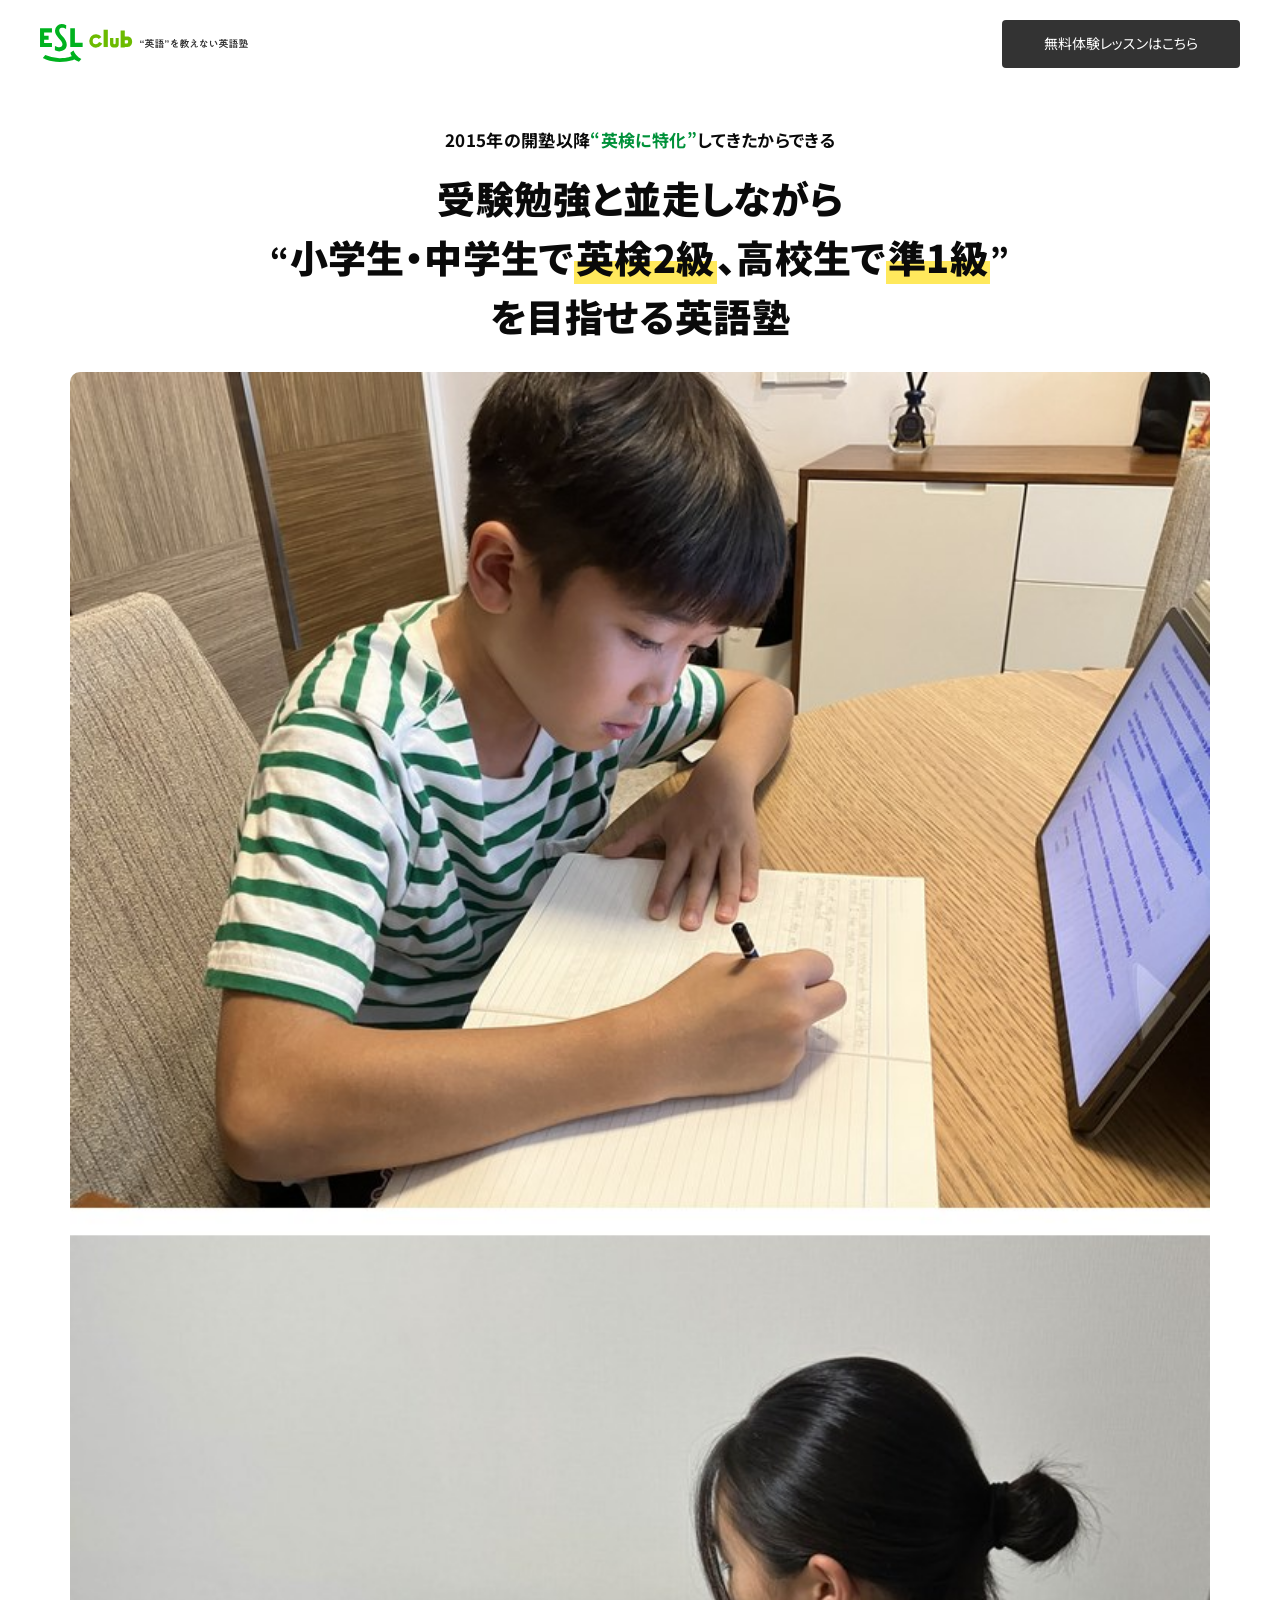
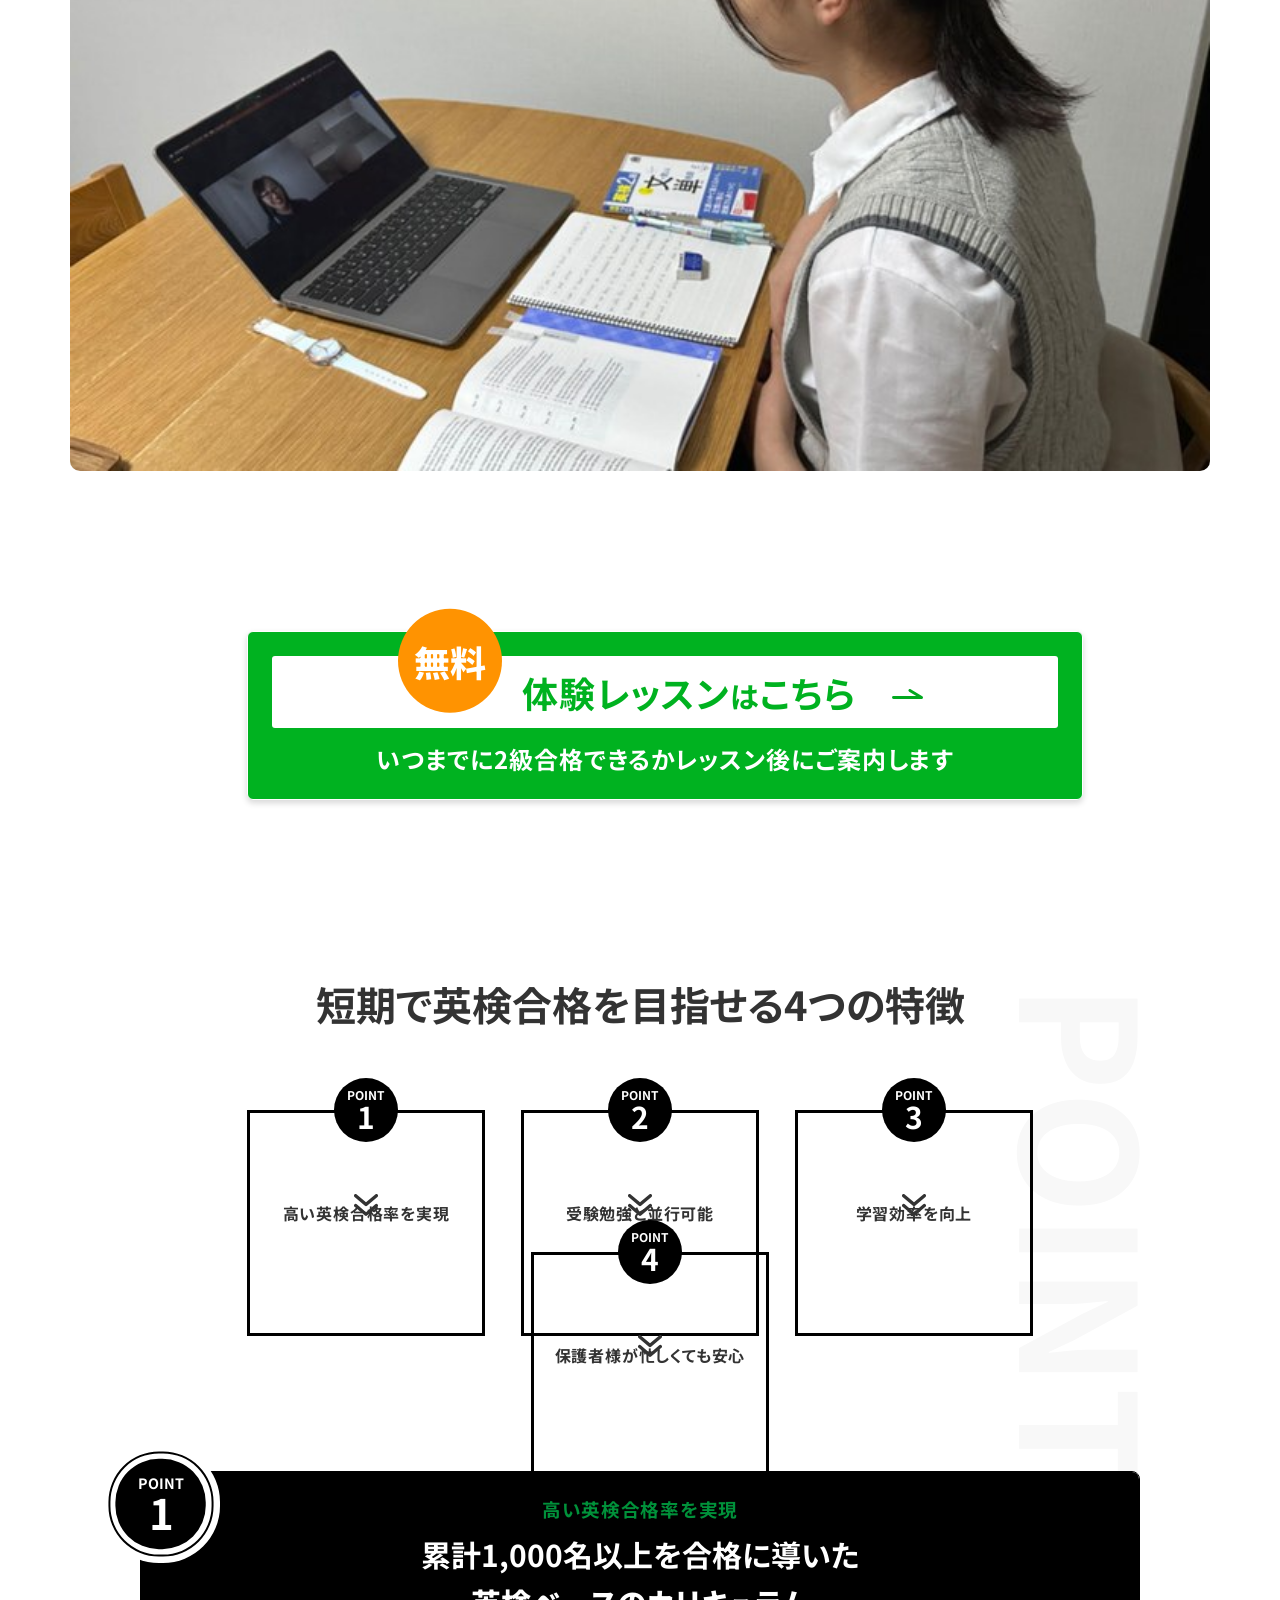
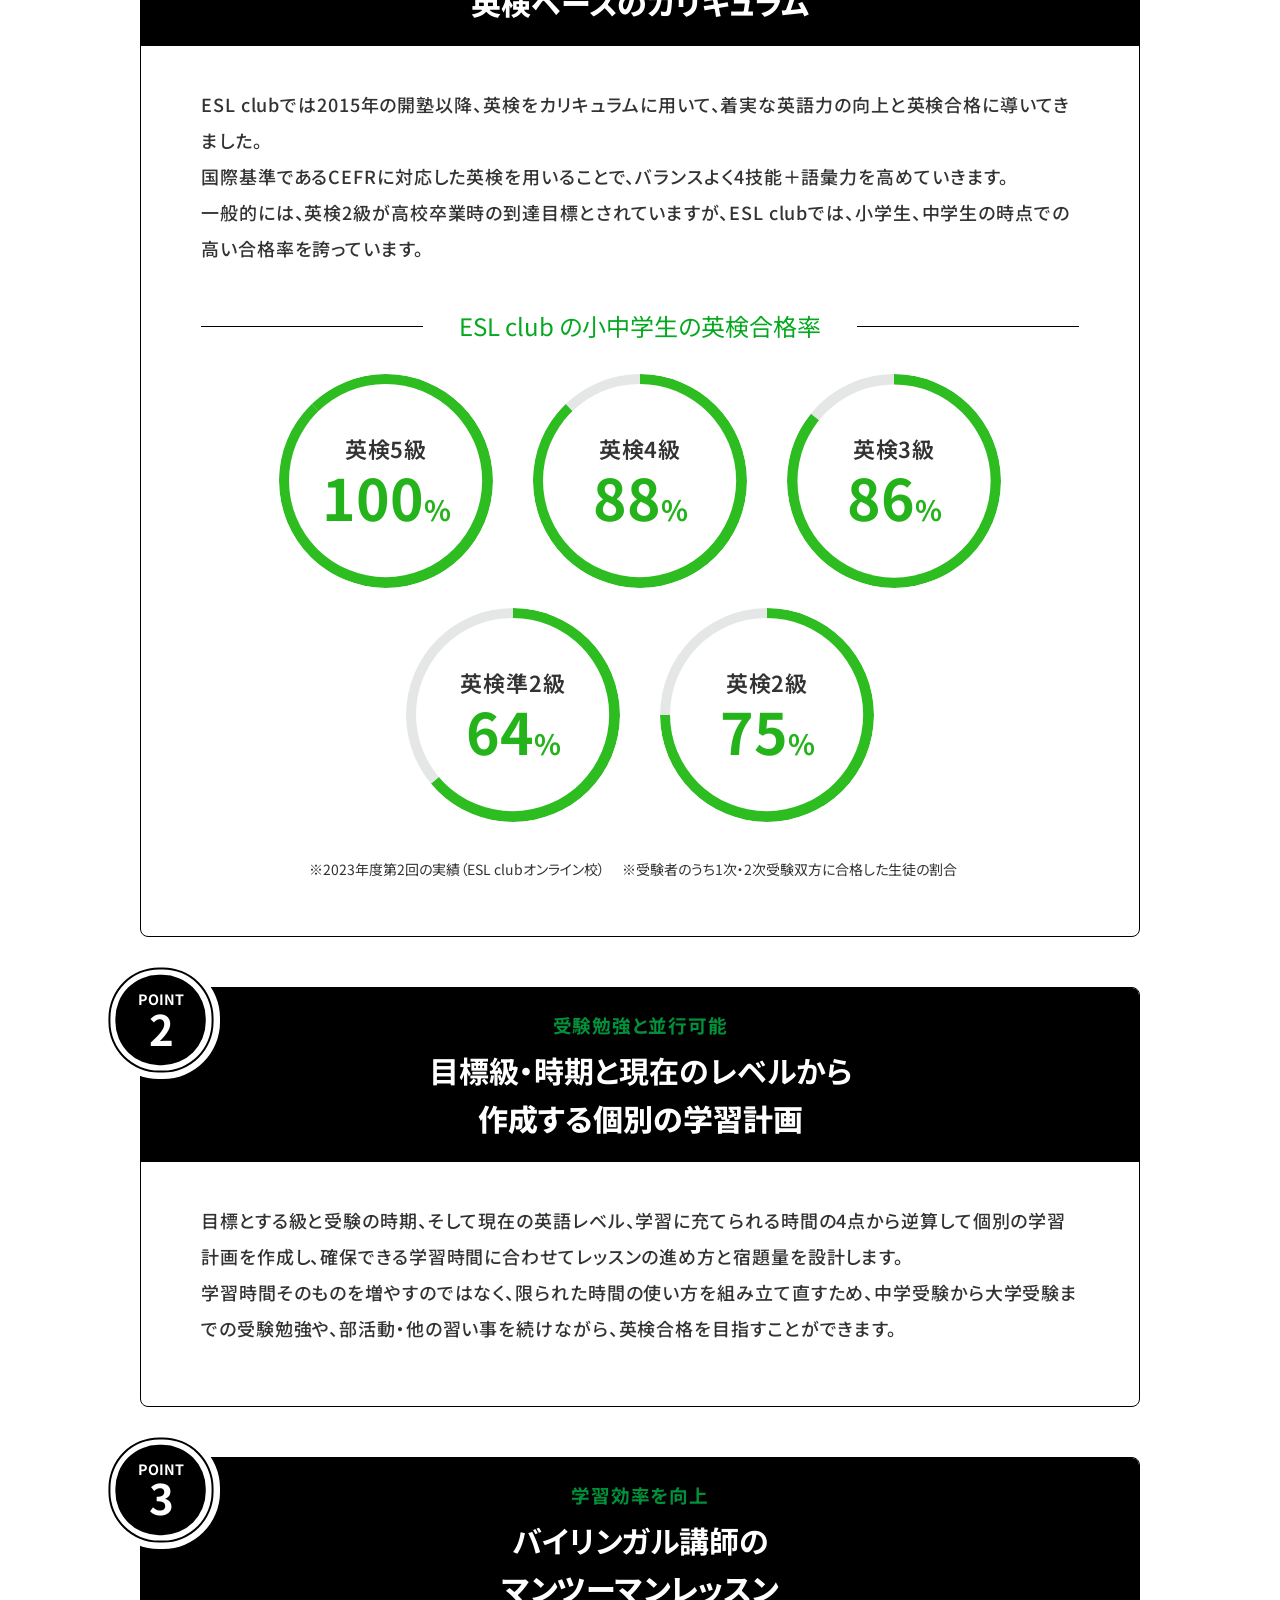
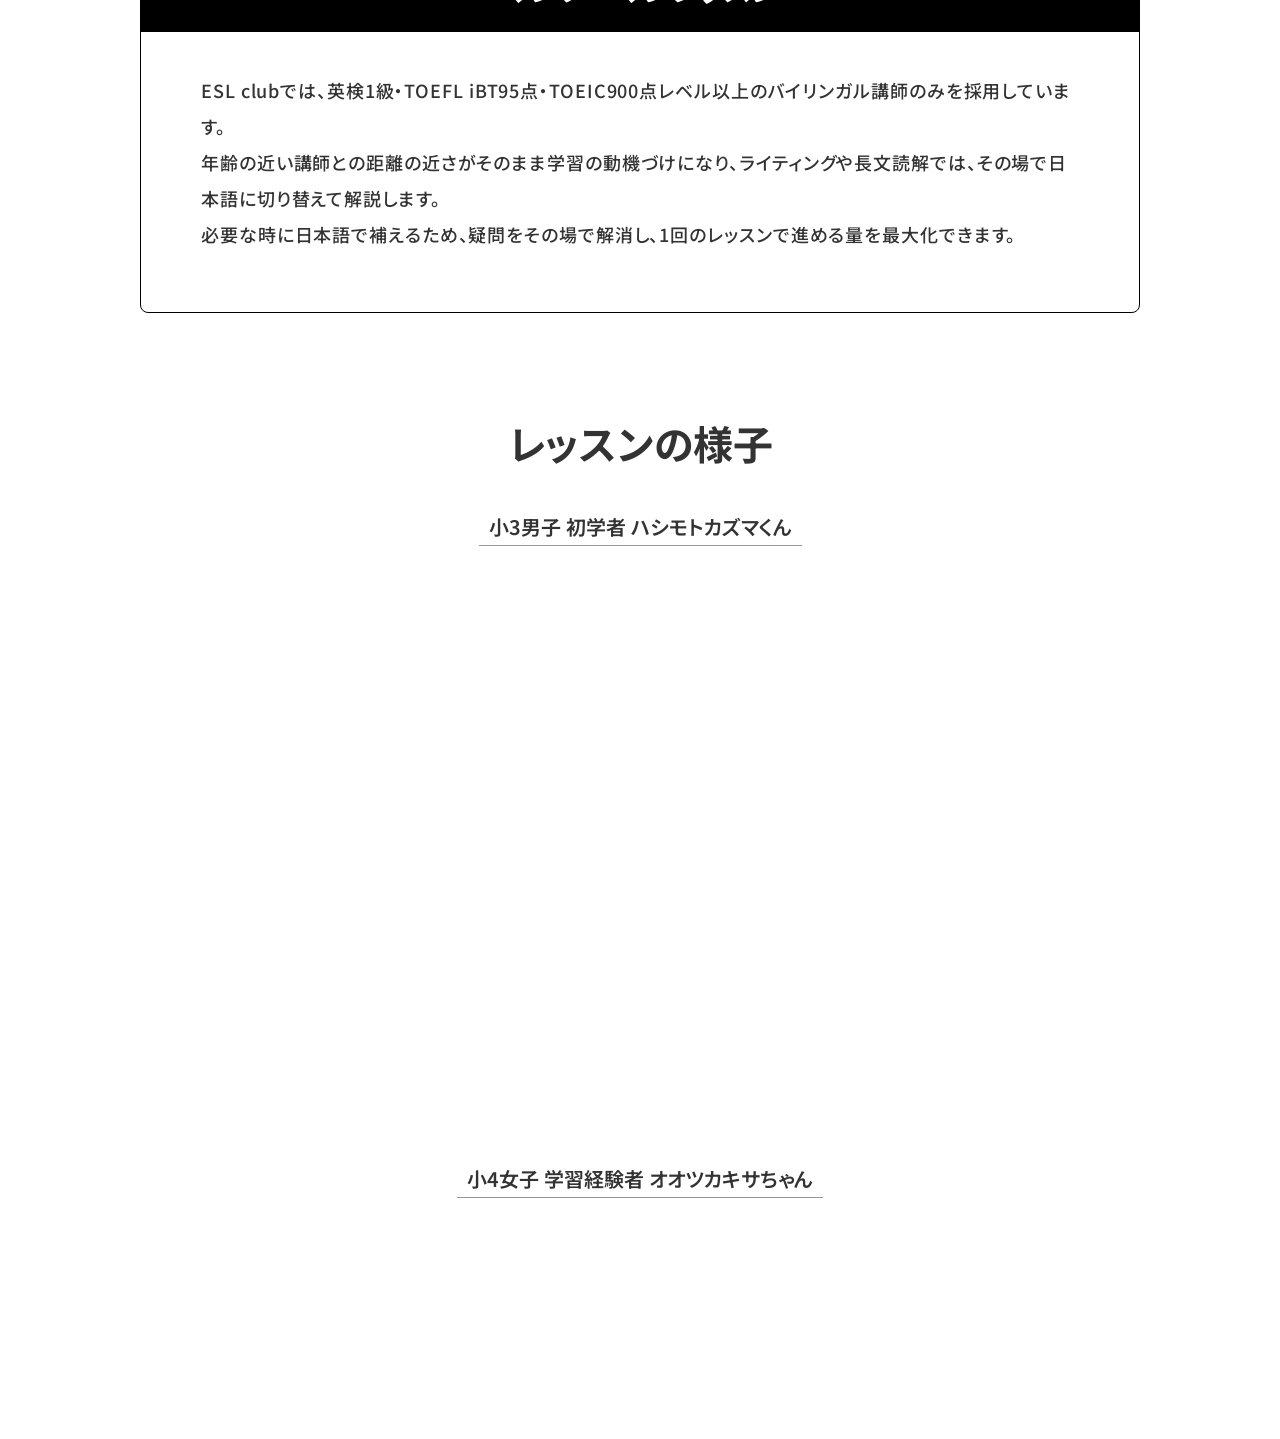
==== index.html @ 800eb8dc "ESL club 英検特化LP 第1弾: FV(小学生×中高生の合成KV)+CTA+4つの特徴(POINT1-4)" ====
<!DOCTYPE html>
<html lang="ja">
<head>
<meta charset="UTF-8">
<meta name="viewport" content="width=device-width, initial-scale=1">
<title>受験勉強と並走しながら小学生・中学生で英検2級、高校生で準1級を目指せる英語塾｜ESL club</title>
<meta name="description" content="2015年の開塾以降“英検に特化”してきたからできる。受験勉強と並走しながら、小学生・中学生で英検2級、高校生で準1級を目指せる英語塾です。">
<meta name="robots" content="noindex,nofollow">
<link rel="preconnect" href="https://fonts.googleapis.com">
<link rel="preconnect" href="https://fonts.gstatic.com" crossorigin>
<link href="https://fonts.googleapis.com/css2?family=Noto+Sans+JP:wght@400;500;700;900&display=swap" rel="stylesheet">
<link rel="stylesheet" href="./css/style1.css">
<link rel="stylesheet" href="./css/style2.css">
<link rel="stylesheet" href="./css/style3.css">
<link rel="stylesheet" href="./css/style4.css">
<link rel="stylesheet" href="./css/style5.css">
<link rel="stylesheet" href="./css/style6.css">
<style>
/* ============ 新FV（小学生〜高校生を1枚で見せる） ============ */
.kv_new{padding:38px 0 0}
.kv_new_in{max-width:1180px;margin:0 auto;padding:0 20px;text-align:center}
.kv_new .lead{display:inline-block;font-size:17px;font-weight:700;line-height:1.7;letter-spacing:.02em;margin:0 0 14px;color:#0a0a0a}
.kv_new .lead .q{color:#00913a}
.kv_new h1{font-size:38px;font-weight:900;line-height:1.55;letter-spacing:.01em;margin:0 0 26px;color:#0a0a0a}
.kv_new h1 .mk{background:linear-gradient(transparent 58%, #ffe95c 58%);padding:0 .06em}
.kv_new h1 .sm{font-size:.78em}
.kv_new .kv_fig{margin:0;border-radius:10px;overflow:hidden}
.kv_new .kv_fig img{width:100%;height:auto;display:block}
@media (max-width:749px){
  .kv_new{padding:22px 0 0}
  .kv_new .lead{font-size:13.5px;margin-bottom:10px}
  .kv_new h1{font-size:22px;line-height:1.6;margin-bottom:18px}
}
/* ============ 4つの特徴（既存は3つ＝point_3のため4つ用を追加） ============ */
.new_point_list.point_4{display:flex;flex-wrap:wrap;justify-content:center;gap:16px}
.new_point_list.point_4 > li{width:calc(25% - 12px)}
@media (max-width:960px){ .new_point_list.point_4 > li{width:calc(50% - 8px)} }
@media (max-width:560px){ .new_point_list.point_4 > li{width:100%} }
/* POINT見出しの「◯◯｜◯◯」表記 */
.eiken_list_title .cat{display:block;font-size:.62em;color:#00913a;letter-spacing:.04em;margin-bottom:6px}
</style>
</head>
<body class="lp_index">
<div class="wrapper">
<article class="page_contents">

  <!-- ============ ヘッダー ============ -->
  <header class="page_header newonline">
    <nav class="header_nav">
      <p class="header_logo"><a href="https://eslclub.jp"><img class="pc" src="./assets/img/index_lp/logo.svg" alt="ESL club"><img class="sp" src="./assets/img/index_lp/logo_s.svg" alt="ESL club"></a></p>
      <ul class="header_nav_list">
        <li class="i-lesson"><a href="https://eslclub.jp/trial/">無料体験レッスンはこちら</a></li>
      </ul>
    </nav>
  </header>

  <!-- ============ FV ============ -->
  <div class="kv_new">
    <div class="kv_new_in">
      <p class="lead">2015年の開塾以降<span class="q">“英検に特化”</span>してきたからできる</p>
      <h1>受験勉強と並走しながら<br>
        <span class="sm">“</span>小学生・中学生で<span class="mk">英検2級</span>、<br class="sp">高校生で<span class="mk">準1級</span><span class="sm">”</span><br>
        を目指せる英語塾</h1>
      <figure class="kv_fig">
        <picture>
          <source srcset="./lp/newonline/img/kv_new_pc.jpg" media="(min-width: 749.1px)">
          <img src="./lp/newonline/img/kv_new_sp.jpg" alt="ESL clubで学ぶ小学生と中高生のようす">
        </picture>
      </figure>
    </div>
  </div>

  <!-- ============ CTA（1回目） ============ -->
  <div class="sec_in none_bg">
    <p class="new_cta_btn">
      <a href="https://eslclub.jp/trial/">
        <span class="cta_btn_wrap">
          <span class="cta_btn_in"> <b class="trial">無料</b> <span class="tx">体験レッスン<span>は</span>こちら</span> </span>
          <span class="cta_btn_text"> いつまでに2級合格できるかレッスン後にご案内します </span>
        </span>
      </a>
    </p>
  </div>

  <!-- ============ 4つの特徴 ============ -->
  <section id="point" class="page_link new_point">
    <div class="sec_in none_bg">
      <div class="tx_fix r_eng">
        <h2 class="new_title"> <span>短期で英検合格を目指せる4つの特徴</span></h2>

        <ul class="new_point_list point_4">
          <li><a href="#point01"><span class="point"><span class="tx">POINT</span><span class="no">1</span></span><p><span>高い英検合格率を実現</span></p></a></li>
          <li><a href="#point02"><span class="point"><span class="tx">POINT</span><span class="no">2</span></span><p><span>受験勉強と並行可能</span></p></a></li>
          <li><a href="#point03"><span class="point"><span class="tx">POINT</span><span class="no">3</span></span><p><span>学習効率を向上</span></p></a></li>
          <li><a href="#point04"><span class="point"><span class="tx">POINT</span><span class="no">4</span></span><p><span>保護者様が忙しくても安心</span></p></a></li>
        </ul>

        <div class="eiken_list">

          <!-- POINT1 -->
          <div id="point01" class="page_link">
            <div class="eiken_list_box">
              <span class="no"><span class="point_tx">POINT</span><span class="point_no">1</span></span>
              <div class="eiken_list_box_in">
                <h3 class="eiken_list_title"><span class="cat">高い英検合格率を実現</span> <span><span>累計1,000名以上を</span><span>合格に導いた</span></span> <b>英検ベースのカリキュラム</b></h3>
                <p>
                  ESL clubでは2015年の開塾以降、英検をカリキュラムに用いて、着実な英語力の向上と英検合格に導いてきました。<br>
                  国際基準であるCEFRに対応した英検を用いることで、バランスよく4技能＋語彙力を高めていきます。<br>
                  一般的には、英検2級が高校卒業時の到達目標とされていますが、ESL clubでは、小学生、中学生の時点での高い合格率を誇っています。
                </p>
                <h4 class="new_bdr_title"><span>ESL club の<br class="sp">小中学生の英検合格率</span></h4>
                <div class="eiken_achievements_wrap">
                  <ul class="eiken_achievements_list">
                    <li class="rank5"><dl><dt>英検5級</dt><dd>100<span>%</span></dd></dl></li>
                    <li class="rank4"><dl><dt>英検4級</dt><dd>88<span>%</span></dd></dl></li>
                    <li class="rank3"><dl><dt>英検3級</dt><dd>86<span>%</span></dd></dl></li>
                    <li class="rank2_pre"><dl><dt>英検準2級</dt><dd>64<span>%</span></dd></dl></li>
                    <li class="rank2"><dl><dt>英検2級</dt><dd>75<span>%</span></dd></dl></li>
                  </ul>
                  <small class="eiken_achievements_att">
                    <span>※2023年度第2回の実績（ESL clubオンライン校）</span>
                    <span>※受験者のうち1次・2次受験双方に合格した生徒の割合</span>
                  </small>
                </div>
              </div>
            </div>
          </div>

          <!-- POINT2 -->
          <div id="point02" class="page_link">
            <div class="eiken_list_box">
              <span class="no"><span class="point_tx">POINT</span><span class="point_no">2</span></span>
              <div class="eiken_list_box_in">
                <h3 class="eiken_list_title"><span class="cat">受験勉強と並行可能</span> <span><span>目標級・時期と現在のレベルから</span></span> <b>作成する個別の学習計画</b></h3>
                <p>
                  目標とする級と受験の時期、そして現在の英語レベル、学習に充てられる時間の4点から逆算して個別の学習計画を作成し、確保できる学習時間に合わせてレッスンの進め方と宿題量を設計します。<br>
                  学習時間そのものを増やすのではなく、限られた時間の使い方を組み立て直すため、中学受験から大学受験までの受験勉強や、部活動・他の習い事を続けながら、英検合格を目指すことができます。
                </p>
              </div>
            </div>
          </div>

          <!-- POINT3 -->
          <div id="point03" class="page_link">
            <div class="eiken_list_box">
              <span class="no"><span class="point_tx">POINT</span><span class="point_no">3</span></span>
              <div class="eiken_list_box_in">
                <h3 class="eiken_list_title"><span class="cat">学習効率を向上</span> <span><span>バイリンガル講師の</span></span> <b>マンツーマンレッスン</b></h3>
                <p>
                  ESL clubでは、英検1級・TOEFL iBT95点・TOEIC900点レベル以上のバイリンガル講師のみを採用しています。<br>
                  年齢の近い講師との距離の近さがそのまま学習の動機づけになり、ライティングや長文読解では、その場で日本語に切り替えて解説します。<br>
                  必要な時に日本語で補えるため、疑問をその場で解消し、1回のレッスンで進める量を最大化できます。
                </p>
              </div>
            </div>
          </div>

          <!-- レッスンの様子 -->
          <div class="lesson_movie">
            <h3 class="new_title"><span>レッスンの様子</span></h3>
            <div class="movie_block"><figure><div class="youtube"><iframe width="100%" height="100%" src="https://www.youtube.com/embed/d1pNo4ETKYc" title="YouTube video player" frameborder="0" allow="accelerometer; autoplay; clipboard-write; encrypted-media; gyroscope; picture-in-picture" allowfullscreen></iframe></div> <span>小3男子 初学者 ハシモトカズマくん</span></figure></div>
            <div class="movie_block"><figure><div class="youtube"><iframe width="100%" height="100%" src="https://www.youtube.com/embed/7TLrJshYhXY" title="YouTube video player" frameborder="0" allow="accelerometer; autoplay; clipboard-write; encrypted-media; gyroscope; picture-in-picture" allowfullscreen></iframe></div> <span>小4女子 学習経験者 オオツカキサちゃん</span></figure></div>
          </div>

          <!-- POINT4 -->
          <div id="point04" class="page_link">
            <div class="eiken_list_box">
              <span class="no"><span class="point_tx">POINT</span><span class="point_no">4</span></span>
              <div class="eiken_list_box_in">
                <h3 class="eiken_list_title"><span class="cat">保護者様が忙しくても安心</span> <span><span>計画の実行をフォローする</span></span> <b>スクールマネージャー</b></h3>
                <p>
                  スクールマネージャーが中心となり、学習計画どおりにレッスンが進むよう講師へ内容を伝達し、生徒様の進捗をレッスンごとに保護者様へ共有します。<br>
                  保護者様が学習内容を把握したり、レッスンに付き添っていただく必要はありません。<br>
                  お忙しいご家庭でも安心してお任せいただけます。
                </p>
              </div>
            </div>
          </div>

          <!-- ============ CTA（2回目） ============ -->
          <p class="new_cta_btn">
            <a href="https://eslclub.jp/trial/">
              <span class="cta_btn_wrap">
                <span class="cta_btn_in"> <b class="trial">無料</b> <span class="tx">体験レッスン<span>は</span>こちら</span> </span>
                <span class="cta_btn_text"> いつまでに2級合格できるかレッスン後にご案内します </span>
              </span>
            </a>
          </p>

        </div>
      </div>
    </div>
  </section>

</article>
</div>
</body>
</html>
---- css/style1.css ----
@charset "UTF-8";@media (max-width:749px){.pc,.u-img--pc{display:none !important}}@media (min-width:750px){.sp,.u-img--sp{display:none !important}}@media (min-width:640px){.sp_s{display:none !important}}@media (max-width:639px){.sp_pc{display:none}}.inbox{max-width:1000px;margin-left:auto;margin-right:auto;position:relative}.ib{display:inline-block}html{height:100%;line-height:1;-webkit-box-sizing:border-box;box-sizing:border-box;overflow:auto}*,*:before,*:after{-webkit-box-sizing:inherit;box-sizing:inherit}body{min-width:100%;height:100%;margin:0;color:#333;background:#fff;font-family:"Noto Sans JP","Helvetica Neue","Helvetica","Hiragino Sans","Hiragino Kaku Gothic ProN","Arial","Yu Gothic","Meiryo",sans-serif;text-rendering:optimizeLegibility;-webkit-font-feature-settings:"palt";font-feature-settings:"palt";-webkit-text-size-adjust:100%;-webkit-font-smoothing:antialiased}body.fixed{position:fixed;width:100%}main{width:100%;display:block}a{color:#333;text-decoration:none;background-color:transparent;-webkit-transition:.25s;transition:.25s}a:hover{opacity:.6}img{max-width:100%;height:auto;border-style:none;vertical-align:top}p{margin:0;font-size:.875rem;letter-spacing:.075em;line-height:1.8571428571;font-weight:500}li{font-size:.875rem}i{font-style:normal}button,input,optgroup,select,textarea{font-family:inherit;font-size:100%;line-height:1.15;margin:0}button,input{overflow:visible}input[type=submit],input[type=button]{border-radius:0;-webkit-box-sizing:content-box;-webkit-appearance:button;-moz-appearance:button;appearance:button;border:none;-webkit-box-sizing:border-box;box-sizing:border-box;cursor:pointer}input[type=submit]::-webkit-search-decoration,input[type=button]::-webkit-search-decoration{display:none}input[type=submit]::focus,input[type=button]::focus{outline-offset:-2px}button,select{text-transform:none}table{border-collapse:collapse;border-spacing:0}h1,h2,h3,h4,h5,h6{margin:0;font-weight:400}ul,ol,li,dl,dt,dd{margin:0;padding:0;list-style:none;font-size:100%}figure{margin:0}address{font-style:normal}.clearfix:after{content:"";clear:both;display:block}@media (min-width:750px){.wrapper{min-width:1024px}}.js-ani.title,.js-ani.index_about_text,.js-ani.step_title,.js-ani.left_title{opacity:0;-webkit-backface-visibility:hidden;backface-visibility:hidden}.js-ani.ani.title{-webkit-animation:fade_up .5s ease-in-out .25s 1 forwards;animation:fade_up .5s ease-in-out .25s 1 forwards}.js-ani.ani.step_title{-webkit-animation:zoom .8s ease-in-out .25s 1 forwards;animation:zoom .8s ease-in-out .25s 1 forwards;-webkit-transform:translate3d(0,0,.0001px);transform:translate3d(0,0,.0001px)}.js-ani.ani.index_about_text{-webkit-animation:fade_left .8s ease-in-out .4s 1 forwards;animation:fade_left .8s ease-in-out .4s 1 forwards}.js-ani.ani.left_title{-webkit-animation:fade_left .5s ease-in-out 0s 1 forwards;animation:fade_left .5s ease-in-out 0s 1 forwards}.title strong.js-ani{opacity:0;-webkit-backface-visibility:hidden;backface-visibility:hidden;-webkit-transform:translate3d(0,0,.0001px);transform:translate3d(0,0,.0001px)}.title strong.js-ani.ani{-webkit-animation:zoom .8s ease-in-out .25s 1 forwards;animation:zoom .8s ease-in-out .25s 1 forwards}.index_about .title.js-ani{-webkit-backface-visibility:hidden;backface-visibility:hidden;-webkit-transform:translate3d(0,0,.0001px);transform:translate3d(0,0,.0001px)}.index_about .title.js-ani.ani{-webkit-animation-name:zoom;animation-name:zoom;-webkit-animation-duration:.8s;animation-duration:.8s}@-webkit-keyframes fade_in{0%{opacity:0}50%{opacity:.34}100%{opacity:1}}@keyframes fade_in{0%{opacity:0}50%{opacity:.34}100%{opacity:1}}@-webkit-keyframes fade_up{0%{opacity:0;-webkit-transform:translate3d(0,40px,0);transform:translate3d(0,40px,0)}50%{opacity:.34;-webkit-transform:translate3d(0,20px,0);transform:translate3d(0,20px,0)}100%{opacity:1;-webkit-transform:translate3d(0,0,0);transform:translate3d(0,0,0)}}@keyframes fade_up{0%{opacity:0;-webkit-transform:translate3d(0,40px,0);transform:translate3d(0,40px,0)}50%{opacity:.34;-webkit-transform:translate3d(0,20px,0);transform:translate3d(0,20px,0)}100%{opacity:1;-webkit-transform:translate3d(0,0,0);transform:translate3d(0,0,0)}}@-webkit-keyframes fade_left{0%{opacity:0;-webkit-transform:translate(-80px,0);transform:translate(-80px,0)}50%{opacity:.34;-webkit-transform:translate(-40px,0);transform:translate(-40px,0)}100%{opacity:1;-webkit-transform:translate(0,0);transform:translate(0,0)}}@keyframes fade_left{0%{opacity:0;-webkit-transform:translate(-80px,0);transform:translate(-80px,0)}50%{opacity:.34;-webkit-transform:translate(-40px,0);transform:translate(-40px,0)}100%{opacity:1;-webkit-transform:translate(0,0);transform:translate(0,0)}}@-webkit-keyframes zoom{0%{opacity:0;-webkit-transform:scale(.5);transform:scale(.5)}80%{opacity:1;-webkit-transform:scale(1.05);transform:scale(1.05)}100%{opacity:1;-webkit-transform:scale(1);transform:scale(1)}}@keyframes zoom{0%{opacity:0;-webkit-transform:scale(.5);transform:scale(.5)}80%{opacity:1;-webkit-transform:scale(1.05);transform:scale(1.05)}100%{opacity:1;-webkit-transform:scale(1);transform:scale(1)}}.loader{margin:0 auto;font-size:10px;width:1em;height:1em;border-radius:50%;position:absolute;top:50%;left:50%;text-indent:-9999em;-webkit-animation:loading 1.1s infinite ease;animation:loading 1.1s infinite ease;-webkit-transform:translate3d(-50%,-50%,0);transform:translate3d(-50%,-50%,0);z-index:50}@-webkit-keyframes loading{0%,100%{-webkit-box-shadow:0em -2.6em 0em 0em #fff,1.8em -1.8em 0 0em rgba(255,255,255,.2),2.5em 0em 0 0em rgba(255,255,255,.2),1.75em 1.75em 0 0em rgba(255,255,255,.2),0em 2.5em 0 0em rgba(255,255,255,.2),-1.8em 1.8em 0 0em rgba(255,255,255,.2),-2.6em 0em 0 0em rgba(255,255,255,.5),-1.8em -1.8em 0 0em rgba(255,255,255,.7);box-shadow:0em -2.6em 0em 0em #fff,1.8em -1.8em 0 0em rgba(255,255,255,.2),2.5em 0em 0 0em rgba(255,255,255,.2),1.75em 1.75em 0 0em rgba(255,255,255,.2),0em 2.5em 0 0em rgba(255,255,255,.2),-1.8em 1.8em 0 0em rgba(255,255,255,.2),-2.6em 0em 0 0em rgba(255,255,255,.5),-1.8em -1.8em 0 0em rgba(255,255,255,.7)}12.5%{-webkit-box-shadow:0em -2.6em 0em 0em rgba(255,255,255,.7),1.8em -1.8em 0 0em #fff,2.5em 0em 0 0em rgba(255,255,255,.2),1.75em 1.75em 0 0em rgba(255,255,255,.2),0em 2.5em 0 0em rgba(255,255,255,.2),-1.8em 1.8em 0 0em rgba(255,255,255,.2),-2.6em 0em 0 0em rgba(255,255,255,.2),-1.8em -1.8em 0 0em rgba(255,255,255,.5);box-shadow:0em -2.6em 0em 0em rgba(255,255,255,.7),1.8em -1.8em 0 0em #fff,2.5em 0em 0 0em rgba(255,255,255,.2),1.75em 1.75em 0 0em rgba(255,255,255,.2),0em 2.5em 0 0em rgba(255,255,255,.2),-1.8em 1.8em 0 0em rgba(255,255,255,.2),-2.6em 0em 0 0em rgba(255,255,255,.2),-1.8em -1.8em 0 0em rgba(255,255,255,.5)}25%{-webkit-box-shadow:0em -2.6em 0em 0em rgba(255,255,255,.5),1.8em -1.8em 0 0em rgba(255,255,255,.7),2.5em 0em 0 0em #fff,1.75em 1.75em 0 0em rgba(255,255,255,.2),0em 2.5em 0 0em rgba(255,255,255,.2),-1.8em 1.8em 0 0em rgba(255,255,255,.2),-2.6em 0em 0 0em rgba(255,255,255,.2),-1.8em -1.8em 0 0em rgba(255,255,255,.2);box-shadow:0em -2.6em 0em 0em rgba(255,255,255,.5),1.8em -1.8em 0 0em rgba(255,255,255,.7),2.5em 0em 0 0em #fff,1.75em 1.75em 0 0em rgba(255,255,255,.2),0em 2.5em 0 0em rgba(255,255,255,.2),-1.8em 1.8em 0 0em rgba(255,255,255,.2),-2.6em 0em 0 0em rgba(255,255,255,.2),-1.8em -1.8em 0 0em rgba(255,255,255,.2)}37.5%{-webkit-box-shadow:0em -2.6em 0em 0em rgba(255,255,255,.2),1.8em -1.8em 0 0em rgba(255,255,255,.5),2.5em 0em 0 0em rgba(255,255,255,.7),1.75em 1.75em 0 0em #fff,0em 2.5em 0 0em rgba(255,255,255,.2),-1.8em 1.8em 0 0em rgba(255,255,255,.2),-2.6em 0em 0 0em rgba(255,255,255,.2),-1.8em -1.8em 0 0em rgba(255,255,255,.2);box-shadow:0em -2.6em 0em 0em rgba(255,255,255,.2),1.8em -1.8em 0 0em rgba(255,255,255,.5),2.5em 0em 0 0em rgba(255,255,255,.7),1.75em 1.75em 0 0em #fff,0em 2.5em 0 0em rgba(255,255,255,.2),-1.8em 1.8em 0 0em rgba(255,255,255,.2),-2.6em 0em 0 0em rgba(255,255,255,.2),-1.8em -1.8em 0 0em rgba(255,255,255,.2)}50%{-webkit-box-shadow:0em -2.6em 0em 0em rgba(255,255,255,.2),1.8em -1.8em 0 0em rgba(255,255,255,.2),2.5em 0em 0 0em rgba(255,255,255,.5),1.75em 1.75em 0 0em rgba(255,255,255,.7),0em 2.5em 0 0em #fff,-1.8em 1.8em 0 0em rgba(255,255,255,.2),-2.6em 0em 0 0em rgba(255,255,255,.2),-1.8em -1.8em 0 0em rgba(255,255,255,.2);box-shadow:0em -2.6em 0em 0em rgba(255,255,255,.2),1.8em -1.8em 0 0em rgba(255,255,255,.2),2.5em 0em 0 0em rgba(255,255,255,.5),1.75em 1.75em 0 0em rgba(255,255,255,.7),0em 2.5em 0 0em #fff,-1.8em 1.8em 0 0em rgba(255,255,255,.2),-2.6em 0em 0 0em rgba(255,255,255,.2),-1.8em -1.8em 0 0em rgba(255,255,255,.2)}62.5%{-webkit-box-shadow:0em -2.6em 0em 0em rgba(255,255,255,.2),1.8em -1.8em 0 0em rgba(255,255,255,.2),2.5em 0em 0 0em rgba(255,255,255,.2),1.75em 1.75em 0 0em rgba(255,255,255,.5),0em 2.5em 0 0em rgba(255,255,255,.7),-1.8em 1.8em 0 0em #fff,-2.6em 0em 0 0em rgba(255,255,255,.2),-1.8em -1.8em 0 0em rgba(255,255,255,.2);box-shadow:0em -2.6em 0em 0em rgba(255,255,255,.2),1.8em -1.8em 0 0em rgba(255,255,255,.2),2.5em 0em 0 0em rgba(255,255,255,.2),1.75em 1.75em 0 0em rgba(255,255,255,.5),0em 2.5em 0 0em rgba(255,255,255,.7),-1.8em 1.8em 0 0em #fff,-2.6em 0em 0 0em rgba(255,255,255,.2),-1.8em -1.8em 0 0em rgba(255,255,255,.2)}75%{-webkit-box-shadow:0em -2.6em 0em 0em rgba(255,255,255,.2),1.8em -1.8em 0 0em rgba(255,255,255,.2),2.5em 0em 0 0em rgba(255,255,255,.2),1.75em 1.75em 0 0em rgba(255,255,255,.2),0em 2.5em 0 0em rgba(255,255,255,.5),-1.8em 1.8em 0 0em rgba(255,255,255,.7),-2.6em 0em 0 0em #fff,-1.8em -1.8em 0 0em rgba(255,255,255,.2);box-shadow:0em -2.6em 0em 0em rgba(255,255,255,.2),1.8em -1.8em 0 0em rgba(255,255,255,.2),2.5em 0em 0 0em rgba(255,255,255,.2),1.75em 1.75em 0 0em rgba(255,255,255,.2),0em 2.5em 0 0em rgba(255,255,255,.5),-1.8em 1.8em 0 0em rgba(255,255,255,.7),-2.6em 0em 0 0em #fff,-1.8em -1.8em 0 0em rgba(255,255,255,.2)}87.5%{-webkit-box-shadow:0em -2.6em 0em 0em rgba(255,255,255,.2),1.8em -1.8em 0 0em rgba(255,255,255,.2),2.5em 0em 0 0em rgba(255,255,255,.2),1.75em 1.75em 0 0em rgba(255,255,255,.2),0em 2.5em 0 0em rgba(255,255,255,.2),-1.8em 1.8em 0 0em rgba(255,255,255,.5),-2.6em 0em 0 0em rgba(255,255,255,.7),-1.8em -1.8em 0 0em #fff;box-shadow:0em -2.6em 0em 0em rgba(255,255,255,.2),1.8em -1.8em 0 0em rgba(255,255,255,.2),2.5em 0em 0 0em rgba(255,255,255,.2),1.75em 1.75em 0 0em rgba(255,255,255,.2),0em 2.5em 0 0em rgba(255,255,255,.2),-1.8em 1.8em 0 0em rgba(255,255,255,.5),-2.6em 0em 0 0em rgba(255,255,255,.7),-1.8em -1.8em 0 0em #fff}}@keyframes loading{0%,100%{-webkit-box-shadow:0em -2.6em 0em 0em #fff,1.8em -1.8em 0 0em rgba(255,255,255,.2),2.5em 0em 0 0em rgba(255,255,255,.2),1.75em 1.75em 0 0em rgba(255,255,255,.2),0em 2.5em 0 0em rgba(255,255,255,.2),-1.8em 1.8em 0 0em rgba(255,255,255,.2),-2.6em 0em 0 0em rgba(255,255,255,.5),-1.8em -1.8em 0 0em rgba(255,255,255,.7);box-shadow:0em -2.6em 0em 0em #fff,1.8em -1.8em 0 0em rgba(255,255,255,.2),2.5em 0em 0 0em rgba(255,255,255,.2),1.75em 1.75em 0 0em rgba(255,255,255,.2),0em 2.5em 0 0em rgba(255,255,255,.2),-1.8em 1.8em 0 0em rgba(255,255,255,.2),-2.6em 0em 0 0em rgba(255,255,255,.5),-1.8em -1.8em 0 0em rgba(255,255,255,.7)}12.5%{-webkit-box-shadow:0em -2.6em 0em 0em rgba(255,255,255,.7),1.8em -1.8em 0 0em #fff,2.5em 0em 0 0em rgba(255,255,255,.2),1.75em 1.75em 0 0em rgba(255,255,255,.2),0em 2.5em 0 0em rgba(255,255,255,.2),-1.8em 1.8em 0 0em rgba(255,255,255,.2),-2.6em 0em 0 0em rgba(255,255,255,.2),-1.8em -1.8em 0 0em rgba(255,255,255,.5);box-shadow:0em -2.6em 0em 0em rgba(255,255,255,.7),1.8em -1.8em 0 0em #fff,2.5em 0em 0 0em rgba(255,255,255,.2),1.75em 1.75em 0 0em rgba(255,255,255,.2),0em 2.5em 0 0em rgba(255,255,255,.2),-1.8em 1.8em 0 0em rgba(255,255,255,.2),-2.6em 0em 0 0em rgba(255,255,255,.2),-1.8em -1.8em 0 0em rgba(255,255,255,.5)}25%{-webkit-box-shadow:0em -2.6em 0em 0em rgba(255,255,255,.5),1.8em -1.8em 0 0em rgba(255,255,255,.7),2.5em 0em 0 0em #fff,1.75em 1.75em 0 0em rgba(255,255,255,.2),0em 2.5em 0 0em rgba(255,255,255,.2),-1.8em 1.8em 0 0em rgba(255,255,255,.2),-2.6em 0em 0 0em rgba(255,255,255,.2),-1.8em -1.8em 0 0em rgba(255,255,255,.2);box-shadow:0em -2.6em 0em 0em rgba(255,255,255,.5),1.8em -1.8em 0 0em rgba(255,255,255,.7),2.5em 0em 0 0em #fff,1.75em 1.75em 0 0em rgba(255,255,255,.2),0em 2.5em 0 0em rgba(255,255,255,.2),-1.8em 1.8em 0 0em rgba(255,255,255,.2),-2.6em 0em 0 0em rgba(255,255,255,.2),-1.8em -1.8em 0 0em rgba(255,255,255,.2)}37.5%{-webkit-box-shadow:0em -2.6em 0em 0em rgba(255,255,255,.2),1.8em -1.8em 0 0em rgba(255,255,255,.5),2.5em 0em 0 0em rgba(255,255,255,.7),1.75em 1.75em 0 0em #fff,0em 2.5em 0 0em rgba(255,255,255,.2),-1.8em 1.8em 0 0em rgba(255,255,255,.2),-2.6em 0em 0 0em rgba(255,255,255,.2),-1.8em -1.8em 0 0em rgba(255,255,255,.2);box-shadow:0em -2.6em 0em 0em rgba(255,255,255,.2),1.8em -1.8em 0 0em rgba(255,255,255,.5),2.5em 0em 0 0em rgba(255,255,255,.7),1.75em 1.75em 0 0em #fff,0em 2.5em 0 0em rgba(255,255,255,.2),-1.8em 1.8em 0 0em rgba(255,255,255,.2),-2.6em 0em 0 0em rgba(255,255,255,.2),-1.8em -1.8em 0 0em rgba(255,255,255,.2)}50%{-webkit-box-shadow:0em -2.6em 0em 0em rgba(255,255,255,.2),1.8em -1.8em 0 0em rgba(255,255,255,.2),2.5em 0em 0 0em rgba(255,255,255,.5),1.75em 1.75em 0 0em rgba(255,255,255,.7),0em 2.5em 0 0em #fff,-1.8em 1.8em 0 0em rgba(255,255,255,.2),-2.6em 0em 0 0em rgba(255,255,255,.2),-1.8em -1.8em 0 0em rgba(255,255,255,.2);box-shadow:0em -2.6em 0em 0em rgba(255,255,255,.2),1.8em -1.8em 0 0em rgba(255,255,255,.2),2.5em 0em 0 0em rgba(255,255,255,.5),1.75em 1.75em 0 0em rgba(255,255,255,.7),0em 2.5em 0 0em #fff,-1.8em 1.8em 0 0em rgba(255,255,255,.2),-2.6em 0em 0 0em rgba(255,255,255,.2),-1.8em -1.8em 0 0em rgba(255,255,255,.2)}62.5%{-webkit-box-shadow:0em -2.6em 0em 0em rgba(255,255,255,.2),1.8em -1.8em 0 0em rgba(255,255,255,.2),2.5em 0em 0 0em rgba(255,255,255,.2),1.75em 1.75em 0 0em rgba(255,255,255,.5),0em 2.5em 0 0em rgba(255,255,255,.7),-1.8em 1.8em 0 0em #fff,-2.6em 0em 0 0em rgba(255,255,255,.2),-1.8em -1.8em 0 0em rgba(255,255,255,.2);box-shadow:0em -2.6em 0em 0em rgba(255,255,255,.2),1.8em -1.8em 0 0em rgba(255,255,255,.2),2.5em 0em 0 0em rgba(255,255,255,.2),1.75em 1.75em 0 0em rgba(255,255,255,.5),0em 2.5em 0 0em rgba(255,255,255,.7),-1.8em 1.8em 0 0em #fff,-2.6em 0em 0 0em rgba(255,255,255,.2),-1.8em -1.8em 0 0em rgba(255,255,255,.2)}75%{-webkit-box-shadow:0em -2.6em 0em 0em rgba(255,255,255,.2),1.8em -1.8em 0 0em rgba(255,255,255,.2),2.5em 0em 0 0em rgba(255,255,255,.2),1.75em 1.75em 0 0em rgba(255,255,255,.2),0em 2.5em 0 0em rgba(255,255,255,.5),-1.8em 1.8em 0 0em rgba(255,255,255,.7),-2.6em 0em 0 0em #fff,-1.8em -1.8em 0 0em rgba(255,255,255,.2);box-shadow:0em -2.6em 0em 0em rgba(255,255,255,.2),1.8em -1.8em 0 0em rgba(255,255,255,.2),2.5em 0em 0 0em rgba(255,255,255,.2),1.75em 1.75em 0 0em rgba(255,255,255,.2),0em 2.5em 0 0em rgba(255,255,255,.5),-1.8em 1.8em 0 0em rgba(255,255,255,.7),-2.6em 0em 0 0em #fff,-1.8em -1.8em 0 0em rgba(255,255,255,.2)}87.5%{-webkit-box-shadow:0em -2.6em 0em 0em rgba(255,255,255,.2),1.8em -1.8em 0 0em rgba(255,255,255,.2),2.5em 0em 0 0em rgba(255,255,255,.2),1.75em 1.75em 0 0em rgba(255,255,255,.2),0em 2.5em 0 0em rgba(255,255,255,.2),-1.8em 1.8em 0 0em rgba(255,255,255,.5),-2.6em 0em 0 0em rgba(255,255,255,.7),-1.8em -1.8em 0 0em #fff;box-shadow:0em -2.6em 0em 0em rgba(255,255,255,.2),1.8em -1.8em 0 0em rgba(255,255,255,.2),2.5em 0em 0 0em rgba(255,255,255,.2),1.75em 1.75em 0 0em rgba(255,255,255,.2),0em 2.5em 0 0em rgba(255,255,255,.2),-1.8em 1.8em 0 0em rgba(255,255,255,.5),-2.6em 0em 0 0em rgba(255,255,255,.7),-1.8em -1.8em 0 0em #fff}}.page_header{width:100%;position:fixed;top:0;left:0;z-index:5001;background:#fff;-webkit-transform:translateZ(0)}@media (min-width:750px){.page_header{height:4.375rem;padding:.8125rem 0 0;min-width:1024px}}@media (max-width:749px){.page_header{height:6.25rem;padding:1.5rem 0 0}}@media (max-width:639px){.page_header{height:4.375rem;padding:1rem 0 0}}.page_contents{overflow:hidden}@media (min-width:750px){.page_contents{padding-top:4.375rem}}@media (max-width:749px){.page_contents{padding-top:6.25rem}}@media (max-width:639px){.page_contents{padding-top:4.375rem}}.header_nav{max-width:1000px;margin-left:auto;margin-right:auto;position:relative;display:-webkit-box;display:-ms-flexbox;display:flex;-webkit-box-pack:justify;-ms-flex-pack:justify;justify-content:space-between}@media (max-width:749px){.header_nav{padding:0 5.0666666667vw}}.header_logo img{width:13.25rem}@media (max-width:749px){.header_logo img{width:5.75rem}}@media (max-width:639px){.header_logo img{width:5.75rem}}.header_nav_list{display:-webkit-box;display:-ms-flexbox;display:flex;-webkit-box-align:center;-ms-flex-align:center;align-items:center;font-size:.875rem}.header_nav_list li+li{margin-left:1rem}.header_nav_list li a{display:-webkit-box;display:-ms-flexbox;display:flex;-webkit-box-align:center;-ms-flex-align:center;align-items:center;-ms-flex-line-pack:center;align-content:center}.header_nav_list li a .tx{font-weight:700}.counsel .header_nav_list li a{background:#22bebf}.i-blog .icon{margin-right:.625rem}.i-blog .icon svg{width:1.125rem;height:1.25rem}.i-lesson .icon{margin-right:.25rem}.i-lesson .icon svg{width:1.5rem;height:1rem}.i-lesson a{padding:.5em .75em .66em;background:#333;border-radius:.25rem;color:#fff}.i-lesson a svg path{fill:#fff}.i-lesson02 .icon{margin-right:.25rem}.i-lesson02 .icon svg{width:1.5rem;height:1.0625rem}.i-lesson02 a{padding:.5em .75em .66em;background:#6cbb00;border-radius:.25rem;color:#fff}.i-lesson02 a svg path{fill:#fff}@media (max-width:359px){.i-lesson a{font-size:.75rem}.i-lesson a .tx{line-height:1.25}.i-lesson a .tx span{display:block}}.menu_bt{width:5rem;height:6.25rem;position:fixed;top:0;right:0;z-index:5005;display:-webkit-box;display:-ms-flexbox;display:flex;-ms-flex-wrap:wrap;flex-wrap:wrap;-webkit-box-align:center;-ms-flex-align:center;align-items:center;-ms-flex-line-pack:center;align-content:center;-webkit-box-pack:center;-ms-flex-pack:center;justify-content:center}.menu_bt.close span.menu>span{background:0 0}.menu_bt.close span.menu>span:before,.menu_bt.close span.menu>span:after{width:120%;top:50%;left:-10%;-webkit-transform:rotate(45deg);transform:rotate(45deg)}.menu_bt.close span.menu>span:after{-webkit-transform:rotate(-45deg) scale(-1,1);transform:rotate(-45deg) scale(-1,1)}.menu_bt.close .tx{opacity:1;-webkit-transform:translate(0,0);transform:translate(0,0)}.menu_bt .menu{width:1.875rem;height:1.375rem;margin-top:1.375rem;position:relative}.menu_bt .menu>span{width:100%;height:.125rem;background:#333;display:block;position:relative}.menu_bt .menu>span:before,.menu_bt .menu>span:after{width:100%;height:.125rem;background:#333;content:"";position:absolute;display:block;left:0;border-radius:.125rem;-webkit-transition:.3s;transition:.3s}.menu_bt .menu>span:before{top:.5625rem}.menu_bt .menu>span:after{bottom:.5625rem}.menu_bt .tx{width:100%;line-height:1;font-size:.625rem;font-weight:700;text-align:center;display:block;opacity:0;-webkit-transform:translate(0,100%);transform:translate(0,100%);-webkit-transition:.3s ease-in-out;transition:.3s ease-in-out}@media (max-width:639px){.menu_bt{height:4.375rem}}.menu_block{width:100%;max-height:calc(100% - 100px);padding-bottom:6.5rem;top:6.25rem;left:105%;position:fixed;z-index:5010;background:#333;color:#fff;-webkit-transition:.5s ease-in-out;transition:.5s ease-in-out;overflow:scroll}.menu_block .in{width:100%;height:100%}.menu_open .menu_block{left:0}.menu_block a{color:#fff}.menu_block .menu_nav{margin-bottom:20.8vw;font-size:3.7333333333vw;letter-spacing:.05em;font-weight:500}.menu_block .menu_nav li{height:12.8vw;display:-webkit-box;display:-ms-flexbox;display:flex;-webkit-box-align:center;-ms-flex-align:center;align-items:center;-ms-flex-line-pack:center;align-content:center;-webkit-box-pack:center;-ms-flex-pack:center;justify-content:center;border-bottom:1px solid #fff}.menu_block .menu_contact{margin:0 5.3333333333vw;padding:6.4vw 5.3333333333vw;background:#fff;color:#333;text-align:center}.menu_block .menu_contact a{color:#333}.menu_block .menu_contact .name{margin-bottom:2.6666666667vw;font-size:4vw;font-weight:700;letter-spacing:.1em}.menu_block .menu_contact .tel{margin-bottom:3.7333333333vw;font-size:7.7333333333vw;font-weight:700;letter-spacing:.025em;line-height:1}.menu_block .menu_contact .information{width:100%;padding:4vw 0;border:1px solid #333}.menu_block .menu_contact .information dl{display:-webkit-box;display:-ms-flexbox;display:flex;-ms-flex-wrap:wrap;flex-wrap:wrap;-webkit-box-pack:center;-ms-flex-pack:center;justify-content:center;font-size:3.1333333333vw;font-weight:500;letter-spacing:0}.menu_block .menu_contact .information dl+dl{margin-top:1.6vw}.menu_block .menu_contact .information dl dt{font-weight:700}.menu_block .menu_contact .information dl dt:after{content:"："}.menu_block .menu_contact address{margin-top:5.0666666667vw;font-size:2.9333333333vw;display:block}.menu_block .contact_tt{margin-bottom:6.6666666667vw;letter-spacing:.05em}.menu_block .contact_tt span{line-height:1;display:block}.menu_block .contact_tt .en{font-size:5.0666666667vw;font-weight:700;margin-bottom:2.6666666667vw}.menu_block .contact_tt .ja{font-size:2.8vw}@media (max-width:639px){.menu_block{padding-bottom:3.375rem;top:4.375rem;max-height:calc(100% - 70px)}.menu_block .menu_nav{margin-bottom:2.25rem;font-size:1.125rem}.menu_block .menu_nav li{height:3.5rem}.menu_block .menu_contact .name{margin-bottom:.75rem;font-size:1.125rem}.menu_block .menu_contact .tel{margin-bottom:1.5rem;font-size:1.875rem}.menu_block .menu_contact .information{padding:.875rem 0;line-height:1.25}.menu_block .menu_contact .information dl{font-size:.8125rem}.menu_block .menu_contact .information dl+dl{margin-top:.375rem}.menu_block .menu_contact address{margin-top:1.125rem;font-size:.6875rem;letter-spacing:.04em}.menu_block .contact_tt{margin-bottom:1.25rem}.menu_block .contact_tt .en{font-size:1.3125rem;margin-bottom:.625rem}.menu_block .contact_tt .ja{font-size:.875rem}}.m-page-hdg{position:relative;min-height:192px;background:#f7f7f7;margin-top:1px;border-top:1px solid #ccc}.m-page-hdg__inner{display:-webkit-box;display:-ms-flexbox;display:flex;position:relative;height:192px;min-height:192px;padding-top:36px;-webkit-box-pack:center;-ms-flex-pack:center;justify-content:center;-webkit-box-align:center;-ms-flex-align:center;align-items:center}.m-page-hdg__hdg span{display:block;text-align:center}.m-page-hdg__hdg .en{font-size:18px}.m-page-hdg__hdg .jp{margin-top:10px;font-size:34px;font-weight:700;letter-spacing:.05em}@media only screen and (max-width:767px){.m-page-hdg{min-height:108px}.m-page-hdg__inner{height:auto;max-height:initial;min-height:108px;padding-top:0}.m-page-hdg__hdg .en{font-size:16px}.m-page-hdg__hdg .jp{margin-top:10px;font-size:24px}}.c-breadcrumb{position:absolute;top:0;left:0;width:100%;padding:10px;background:#fff}.c-breadcrumb .item{display:inline-block;font-size:12px}.c-breadcrumb .item a{display:inline-block;position:relative;padding-right:20px}.c-breadcrumb .item a:before{position:absolute;top:0;right:5px;content:">"}.c-breadcrumb .item a:hover{text-decoration:underline}.c-breadcrumb .item a:hover:before{text-decoration:none}@media only screen and (max-width:767px){.c-breadcrumb{display:none}}.foot_fix_btn{width:100%;height:5rem;position:fixed;padding:0 5.06667vw;left:0;bottom:0;display:-webkit-box;display:-ms-flexbox;display:flex;-webkit-box-align:center;-ms-flex-align:center;align-items:center;-webkit-box-pack:center;-ms-flex-pack:center;justify-content:center;-ms-flex-line-pack:center;align-content:center;background:#fff;will-change:transform;-webkit-transition:.4s cubic-bezier(.65,0,.35,1);transition:.4s cubic-bezier(.65,0,.35,1);-webkit-transform:translate(0,0);transform:translate(0,0)}.foot_fix_btn .icon{position:relative;margin-right:.5rem}.foot_fix_btn .icon svg{width:2.25rem;height:1.59375rem}.foot_fix_btn a{-webkit-transition:.4s cubic-bezier(.65,0,.35,1);transition:.4s cubic-bezier(.65,0,.35,1);-webkit-transform:translate(0,4.5rem);transform:translate(0,4.5rem);width:100%;text-align:center;height:4rem;font-size:1.3125rem;font-weight:600;display:-webkit-box;display:-ms-flexbox;display:flex;-webkit-box-align:center;-ms-flex-align:center;align-items:center;-webkit-box-pack:center;-ms-flex-pack:center;justify-content:center;background:#6cbb00;border-radius:.5rem;color:#fff}.foot_fix_btn a svg path{fill:#fff}.foot_fix_btn.ani a{-webkit-transition-delay:1s;transition-delay:1s;-webkit-transform:translate(0,0);transform:translate(0,0)}.js-fix-bn .foot_fix_btn.ani{-webkit-transform:translate(0,4.5rem);transform:translate(0,4.5rem)}.page_footer{margin-top:70px;padding:.375rem 0 1.25rem;border-top:1px solid #333}.footer_head{margin-bottom:.625rem;background:#333;color:#fff}.footer_head .inbox{max-width:1000px;margin-left:auto;margin-right:auto;position:relative;height:5.75rem;display:-webkit-box;display:-ms-flexbox;display:flex;-webkit-box-pack:justify;-ms-flex-pack:justify;justify-content:space-between;-webkit-box-align:center;-ms-flex-align:center;align-items:center}.footer_head a{color:#fff}.copyright small{font-size:.625rem}.footer_nav_in{margin-left:3.75rem}.footer_nav_list{margin:.4em 0;font-weight:700;display:-webkit-box;display:-ms-flexbox;display:flex;-ms-flex-wrap:wrap;flex-wrap:wrap;font-size:.875rem}.footer_nav_list>li+li{margin-left:1.875rem}.footer_nav_list>li.child{-webkit-box-flex:2;-ms-flex:2;flex:2}.footer_nav_child_list li{display:inline}.footer_nav_child_list li+li:before{content:"／"}.footer_nav_child_list a{font-size:.75rem;font-weight:400}.footer_nav{display:-webkit-box;display:-ms-flexbox;display:flex;-ms-flex-wrap:wrap;flex-wrap:wrap}.footer_company{max-width:1000px;margin-left:auto;margin-right:auto;position:relative;font-size:.875rem}.footer_company a{margin:0 .25em;text-decoration:underline}.footer_disclaimer{max-width:1000px;margin-left:auto;margin-right:auto;position:relative;font-size:.625rem;line-height:1.5}.footer_disclaimer small{font-size:100%}@media (max-width:749px){.page_footer{margin-top:2.75rem;padding:0 0 1.25rem}.footer_head{margin-bottom:.875rem;padding:1.3125rem 2.9282576867vw 1rem}.footer_head .inbox{height:auto;-ms-flex-wrap:wrap;flex-wrap:wrap;-webkit-box-pack:center;-ms-flex-pack:center;justify-content:center}.copyright{width:100%;text-align:center;-webkit-box-ordinal-group:2;-ms-flex-order:1;order:1;margin-bottom:.625rem}.copyright small{font-size:.6875rem}.footer_nav{-webkit-box-pack:center;-ms-flex-pack:center;justify-content:center}.footer_nav_in{margin-left:0}.footer_nav_list{font-size:.8125rem;-webkit-box-ordinal-group:1;-ms-flex-order:0;order:0;margin-bottom:.875rem}.footer_nav_list>li+li{margin-left:2.5rem}.footer_nav_list>li.child{margin:1em 0 0;-webkit-box-flex:1;-ms-flex:auto;flex:auto;text-align:center;margin-left:0 !important}.footer_nav_list+.footer_nav_list{margin-left:0;margin-top:.15em}.footer_company,.footer_disclaimer{font-size:.75rem;text-align:center;padding:0 5.3333333333vw}.footer_company{font-size:.8125rem}}@media (max-width:639px){.footer_nav_list:first-child li{width:100%;text-align:center}.footer_nav_list:first-child li+li{margin-top:1em;margin-left:0}.footer_nav_list>li+li{margin-left:1.5rem}.footer_company{line-height:1.34;margin-bottom:.5rem}.footer_disclaimer{font-size:.625rem}}img{-ms-flex-negative:0;flex-shrink:0}section.bg_color{position:relative}section.bg_color:before{width:100%;background:#f8f8f8;content:"";z-index:-1;display:block;position:absolute;left:0}@media (min-width:750px){section.bg_color:before{height:calc(100% - 130px);top:8.125rem}}@media (max-width:749px){section.bg_color:before{height:calc(100% - 160px);top:10rem}}@media (max-width:639px){section.bg_color:before{height:calc(100% - 130px);top:8.125rem}}@media (min-width:750px){.page_contents>section{margin-top:-8.125rem;padding-top:8.125rem}.page_contents>section:not(.bg_color)+section{margin-top:-3.375rem}}@media (max-width:749px){.page_contents>section{margin-top:-10rem;padding-top:10rem}.page_contents>section:not(.bg_color)+section{margin-top:-6.5rem}}@media (max-width:639px){.page_contents>section{margin-top:-8.125rem;padding-top:8.125rem}.page_contents>section:not(.bg_color)+section{margin-top:-3.375rem}}.l_box02,.l_box03{max-width:1000px;margin-left:auto;margin-right:auto;position:relative;display:-webkit-box;display:-ms-flexbox;display:flex;-ms-flex-wrap:wrap;flex-wrap:wrap;-webkit-box-pack:justify;-ms-flex-pack:justify;justify-content:space-between}.l_box02 .row_text,.l_box03 .row_text{font-size:.9375rem}.l_box02 .row_text+.row_text,.l_box03 .row_text+.row_text{margin-top:1.875em}@media (max-width:749px){.l_box02,.l_box03{padding:0 5.3333333333vw}.l_box02 .row_box,.l_box03 .row_box{width:100%}.l_box02 .row_box:not(:last-child),.l_box03 .row_box:not(:last-child){margin-bottom:2.5rem}}@media (min-width:750px){.l_box02 .row_box{width:30rem}.l_box03 .row_box{width:18.125rem}}.title{line-height:1.4705882353;font-weight:700;text-align:center;letter-spacing:.05em}.title .space{margin:0 .465em}.title strong{margin-top:2.75rem;font-size:2.25rem;display:block}.title+p{font-weight:500;margin:-1.25rem 5.3333333333vw 3.25rem;display:-webkit-box;display:-ms-flexbox;display:flex;-webkit-box-pack:center;-ms-flex-pack:center;justify-content:center}@media (min-width:750px){.title{padding:4rem 0 3.5rem;font-size:2.125rem}}@media (max-width:749px){.title{padding:3.125rem 0 3.125rem;font-size:2.25rem}.title strong{font-size:2rem}}@media (max-width:639px){.title{font-size:1.4375rem;padding-bottom:2.25rem}.title strong{margin-top:1.25rem;margin-bottom:1.25rem;font-size:1.625rem}}@media (max-width:359px){.title .title{font-size:1.125rem}}.step_title{line-height:1.3888888889;letter-spacing:.075em;text-align:center;font-weight:700;position:relative}.step_title:before{content:"";position:absolute;display:block;top:0;left:50%;background-position:center center;background-repeat:no-repeat;background-size:contain}.step_title.step01:before{background-image:url("../assets/img/index_lp/no01_bdr.svg")}.step_title.step02:before{background-image:url("../assets/img/index_lp/no02_bdr.svg")}.step_title.step03:before{background-image:url("../assets/img/index_lp/no03_bdr.svg")}@media (min-width:750px){.step_title{padding-top:5.625rem;font-size:2.25rem;margin-bottom:4rem}.step_title:before{width:4.25rem;height:4.25rem;margin-left:-2.125rem}}@media (max-width:749px){.step_title{padding-top:6.25rem;font-size:2.125rem;margin-bottom:3.75rem}.step_title:before{width:3.875rem;height:3.875rem;margin-left:-1.9375rem}}@media (max-width:639px){.step_title{margin-bottom:2.25rem;padding:3.5rem 5.3333333333vw 0;font-size:1.3125rem;letter-spacing:.025em;line-height:1.6}.step_title:before{width:2.5rem;height:2.5rem;margin-left:-1.25rem}}@media (max-width:359px){.step_title{font-size:1.125rem}}@media (max-width:639px){.feature_section+.feature_section{margin-top:3.125rem}}.index_head{background:rgba(0,0,0,.2)}.index_title{width:100%;position:relative;overflow:hidden}.index_title:before{content:"";width:100%;height:100%;background:rgba(0,0,0,.2);position:absolute;display:block;left:0;top:0;z-index:500}.index_title video.cover{display:none}.index_title.movie img.cover{display:none}.index_title.movie video.cover{display:block}.index_title.movie.ani h1{-webkit-transition:1s;transition:1s;-webkit-transition-delay:1.5s;transition-delay:1.5s}.index_title.ani h1{opacity:1;-webkit-transform:translate3d(-50%,-50%,0) scale(1,1);transform:translate3d(-50%,-50%,0) scale(1,1);-webkit-transition:.8s;transition:.8s;-webkit-transition-delay:.5s;transition-delay:.5s}.index_title h1{position:absolute;left:50%;top:50%;-webkit-transform:translate3d(-50%,-50%,0) scale(0,0);transform:translate3d(-50%,-50%,0) scale(0,0);display:block;z-index:1000;opacity:0}.index_title h1 img{width:100%}.index_title .cover{z-index:51;position:absolute;left:50%;top:50%;-webkit-transform:translate(-50%,-50%);transform:translate(-50%,-50%)}@media (min-width:750px){.index_title .cover{width:100%}}@media (max-width:749px){.index_title .cover{width:auto;max-width:inherit;height:100%}}@media (min-width:750px){.index_title{height:46.8521229868vw}.index_title.movie{height:46.8521229868vw}.index_title h1{width:33.8213762811vw}}@media (max-width:1023px){.index_title{height:30rem}.index_title.movie{height:30rem}.index_title h1{width:21.625rem}}@media (max-width:749px){.index_title{height:85.3333333333vw}.index_title.movie{height:85.3333333333vw}.index_title h1{width:71.0666666667vw}}.index_nav{position:relative;z-index:5000}@media (min-width:750px){.index_nav.nav_fix .index_nav_list{-webkit-transform:translate3d(0,70px,0);transform:translate3d(0,70px,0)}}@media (max-width:749px){.index_nav.nav_fix .index_nav_list{-webkit-transform:translate3d(0,100px,0);transform:translate3d(0,100px,0)}}@media (max-width:639px){.index_nav.nav_fix .index_nav_list{-webkit-transform:translate3d(0,70px,0);transform:translate3d(0,70px,0)}}.index_nav .index_nav_list{width:100%;position:fixed;left:0;top:0;z-index:5001;-webkit-transform:translate3d(0,0,0);transform:translate3d(0,0,0);-webkit-transition:.3s;transition:.3s;-webkit-transition-delay:0s;transition-delay:0s;letter-spacing:.025em;height:3.75rem;display:-webkit-box;display:-ms-flexbox;display:flex;-webkit-box-pack:center;-ms-flex-pack:center;justify-content:center;border:solid #333;border-width:1px 0;background:#fff;margin-top:-1px}@media (min-width:750px){.index_nav .index_nav_list{min-width:1024px;-webkit-transform:translate3d(0,-70px,0);transform:translate3d(0,-70px,0)}}@media (max-width:749px){.index_nav .index_nav_list{-webkit-transform:translate3d(0,-100px,0);transform:translate3d(0,-100px,0)}}@media (max-width:639px){.index_nav .index_nav_list{-webkit-transform:translate3d(0,-70px,0);transform:translate3d(0,-70px,0)}}.index_nav .index_nav_list li{width:15.625rem;-webkit-transition:background-color .2s;transition:background-color .2s}.index_nav .index_nav_list li+li{border-left:1px solid #333}.index_nav .index_nav_list li a{height:100%;display:-webkit-box;display:-ms-flexbox;display:flex;-ms-flex-wrap:wrap;flex-wrap:wrap;-webkit-box-align:center;-ms-flex-align:center;align-items:center;-ms-flex-line-pack:center;align-content:center;-webkit-box-pack:center;-ms-flex-pack:center;justify-content:center;font-weight:700;line-height:1.25}@media (min-width:750px){.index_nav .index_nav_list li a:hover{background:#e6e6e6;opacity:1}}.index_about{display:-webkit-box;display:-ms-flexbox;display:flex;-ms-flex-wrap:wrap;flex-wrap:wrap;-webkit-box-pack:center;-ms-flex-pack:center;justify-content:center}@media (min-width:750px){.index_about{max-width:600px;margin-left:auto;margin-right:auto;position:relative}}.index_about p+p{margin-top:1.85714em}@media (max-width:749px){.index_about_text p{font-size:.9375rem;padding:0 5.3333333333vw}}.index_feature{padding-bottom:2.5rem;z-index:10}.good_title,.bad_title{height:4.6875rem;margin-bottom:1.5rem;padding:0 .75rem 0 1rem;font-size:1.3125rem;line-height:1.34;letter-spacing:.05em;font-weight:700;display:-webkit-box;display:-ms-flexbox;display:flex;-webkit-box-align:center;-ms-flex-align:center;align-items:center;-webkit-box-pack:start;-ms-flex-pack:start;justify-content:flex-start;text-align:left}.good_title .icon,.bad_title .icon{margin-right:.1875rem;position:relative}.good_title .icon:after,.bad_title .icon:after{content:"";width:1.875rem;height:.1875rem;background:right center repeat-x;position:absolute;right:0;top:50%;-webkit-transform:0,-50%;transform:0,-50%}@media (max-width:639px){.good_title span.icon,.bad_title span.icon{width:7rem}.good_title span.icon img,.bad_title span.icon img{width:5.25rem}.good_title span.icon:after,.bad_title span.icon:after{width:1.5rem}}.good_title .tx,.bad_title .tx{-webkit-box-flex:2;-ms-flex:2;flex:2}.good_title .tx span,.bad_title .tx span{display:inline-block}.good_title:not(.icon_text),.bad_title:not(.icon_text){-webkit-box-pack:center;-ms-flex-pack:center;justify-content:center}@media (max-width:749px){.good_title~*,.bad_title~*{margin-left:5.3333333333vw !important;margin-right:5.3333333333vw !important}}@media (max-width:639px){.good_title,.bad_title{height:3.75rem;font-size:1rem;letter-spacing:.02em}}@media (max-width:374px){.good_title,.bad_title{font-size:.9375rem}}@media (max-width:359px){.good_title,.bad_title{font-size:.875rem;line-height:1.2}}.good_title{border-radius:4.6875rem;border:.1875rem solid #333;background:#fff}.good_title .icon{width:10.25rem}.good_title .icon:after{background-image:url("../assets/img/index_lp/good_line.svg")}.bad_title{background:url("../assets/img/index_lp/bad_bg.svg") no-repeat;background-size:contain;color:#fff;position:relative}.bad_title span{position:relative;z-index:2}.bad_title .icon{width:10.4375rem}.bad_title .icon:after{background-image:url("../assets/img/index_lp/bad_line.svg")}@media (max-width:749px){.bad_title:before{content:"";width:30rem;max-width:100%;height:4.6875rem;background:url("../assets/img/index_lp/bad_bg.svg") right center no-repeat;background-size:contain;position:absolute;right:0;top:0}}@media (max-width:639px){.bad_title{height:3.75rem;background-size:auto 100%}.bad_title:before{content:"";width:15rem;height:3.75rem;background:url("../assets/img/index_lp/bad_bg.svg") right center no-repeat #f8f8f8;background-size:auto 100%;position:absolute;right:0;top:0}}.line_title{border:solid #333;border-width:1px 0;text-align:center;font-weight:700;letter-spacing:.05em;margin:0 0 1.75rem;padding:.75rem 0 .6875rem}.dot_list li{padding-left:1em;font-size:.875rem;line-height:1.7142857143;position:relative}.dot_list li:before{left:0;position:absolute;content:"・"}@media (max-width:639px){.dot_list li br{display:none}}.attention_list{margin-top:2em}.attention_list li{padding-left:1em;text-indent:-1em;font-size:.8125rem;line-height:1.6923076923}@media (max-width:749px){.attention_list{margin-top:1em}}@media (max-width:749px){.line_title{font-size:1.125rem}}.toggle_contents{max-width:1000px;margin-left:auto;margin-right:auto;position:relative;margin-bottom:4rem;background:#fff;border-radius:0 0 .5rem .5rem}.click_title{-webkit-transition:.3s;transition:.3s;position:relative;min-height:5.625rem;background:#333;color:#fff;padding:1.75rem 4.6875rem 1.75rem 0;text-align:center;font-size:1.75rem;letter-spacing:.075em;font-weight:700;border-radius:.5rem}.click_title.achievements{padding-right:0}.click_title:not(.achievements).active,.click_title:hover:not(.achievements){cursor:pointer}.click_title:not(.achievements).active .tx,.click_title:hover:not(.achievements) .tx{-webkit-transform:scale(1.05);transform:scale(1.05)}.click_title.active .icon .click{-webkit-transform:rotate(-180deg);transform:rotate(-180deg)}.click_title.active .icon .close{opacity:1;-webkit-transition-delay:.3s;transition-delay:.3s;-webkit-transform:rotate(0deg);transform:rotate(0deg)}.click_title span{-webkit-transition:.3s linear;transition:.3s linear;display:inline-block}.click_title .icon{width:3.625rem;margin-top:-1.8125rem;position:absolute;top:50%;right:1.0625rem}.click_title .icon img{width:100%;height:3.625rem;display:block;position:absolute;-o-object-fit:contain;object-fit:contain;left:0;top:0;-o-object-fit:cover;object-fit:cover;-webkit-transition:.15s;transition:.15s;-webkit-transition-delay:.3s;transition-delay:.3s}.click_title .icon img.close{opacity:0;-webkit-transform:rotate(-180deg);transform:rotate(-180deg)}.click_title.click_btn_only{height:auto;min-height:5rem;font-size:1.5rem;display:block;background:#fff;color:#333;border:2px solid #333;max-width:25rem;margin-left:auto !important;margin-right:auto !important}@media (max-width:749px){.click_title.click_btn_only{display:-webkit-box;display:-ms-flexbox;display:flex}}@media (max-width:639px){.click_title.click_btn_only{min-height:4.5rem;font-size:1.25rem}}.click_title.click_btn_only.active{margin-bottom:0}.view_block{padding:0 2.5rem 3.25rem}.view_block+.click_more_block .click_more_block_in{padding-top:0}.click_more_block{padding:0 2.5rem;max-height:0;overflow:hidden;-webkit-transition:.4s ease-in-out;transition:.4s ease-in-out}.click_more_block .click_more_block_in{padding:2.75rem 0}.click_more_block .foot_text{border-top:2px solid #333;font-size:.9375rem;line-height:1.875;position:relative;display:-webkit-box;display:-ms-flexbox;display:flex;-webkit-box-pack:center;-ms-flex-pack:center;justify-content:center}.click_more_block .foot_text:before,.click_more_block .foot_text:after{width:0;height:0;border:solid transparent;border-width:1.25rem 1.0625rem;border-bottom-color:#333;content:"";position:absolute;left:50%;bottom:100%;-webkit-transform:translate(-50%,0);transform:translate(-50%,0);z-index:5}.click_more_block .foot_text:after{border-bottom-color:#fff;bottom:calc(100% - 3px)}.click_more_block .foot_text .tt{font-size:1.125rem;font-weight:700;margin-bottom:.5em}.click_more_block .foot_text>p:first-child:before,.click_more_block .foot_text>p:first-child:after{width:0;height:0;border:solid transparent;border-width:1.25rem 1.0625rem;border-bottom-color:#333;content:"";position:absolute;left:50%;bottom:calc(100% + 9px);-webkit-transform:translate(-50%,0);transform:translate(-50%,0)}.click_more_block .foot_text>p:first-child:after{border-bottom-color:#fff;bottom:calc(100% + 6px)}@media (min-width:750px){.click_more_block .foot_text{margin:4rem 2rem 0;padding:2rem 2em .625rem}.talk_wrap+.click_more_block .foot_text{margin-top:2.5rem}}@media (max-width:749px){.click_more_block .foot_text{margin:4rem 0 0;padding:1.5rem 1em .625rem}.talk_wrap+.click_more_block .foot_text{margin-top:2rem}.click_more_block .foot_text .tt{font-size:1rem}}@media (max-width:639px){.click_more_block .foot_text{font-size:.875rem}.click_more_block .foot_text .tt{font-size:.9375rem}}@media (min-width:750px){.talk_wrap+.foot_text{margin-top:2.5rem}}@media (max-width:749px){.talk_wrap+.foot_text{margin-top:2rem}}.click_more_title{padding:.75rem 0 3.75rem;text-align:center;font-size:2.125rem;font-weight:700;letter-spacing:.075em}@media (max-width:749px){.toggle_contents{margin-left:5.3333333333vw !important;margin-right:5.3333333333vw !important}.click_title{height:5.625rem;padding:0 4.125rem 0 0;font-size:1.5rem;line-height:1.34;display:-webkit-box;display:-ms-flexbox;display:flex;-ms-flex-wrap:wrap;flex-wrap:wrap;-webkit-box-pack:center;-ms-flex-pack:center;justify-content:center;-webkit-box-align:center;-ms-flex-align:center;align-items:center}.click_title .icon{right:.625rem}.view_block{padding:0 2.5rem 2.75rem}.click_more_block{max-height:0;overflow:hidden;-webkit-transition:.4s ease-in-out;transition:.4s ease-in-out}.click_more_block .click_more_block_in{padding:2.75rem 0}.click_more_title{padding:.25rem 0 2.25rem;line-height:1.5625;font-size:2rem}}@media (max-width:639px){.index_achievements{padding-bottom:2.5rem !important}.toggle_contents{margin-bottom:5.3333333333vw !important}.click_title{min-height:6rem;padding:.625rem 3.5rem .75rem 1.25rem;font-size:1.125rem;letter-spacing:.025em;-webkit-box-pack:start;-ms-flex-pack:start;justify-content:flex-start}.click_title.achievements{padding-right:1.25rem}.click_title .icon{width:2.75rem;margin-top:-1.375rem;top:50%;right:.625rem}.click_title .icon img{height:2.75rem}.click_title.sp_left{width:100%;padding-left:1.25rem}.view_block{padding:0 5.3333333333vw 5.8666666667vw}.click_more_block{padding:0 5.3333333333vw}.click_more_block .click_more_block_in{padding:5.8666666667vw 0}.click_more_title{font-size:1.25rem;letter-spacing:.02em}}@media (min-width:750px){.step01~.feature_gb,.step02~.feature_gb{margin-bottom:2.5rem}.step03~.feature_gb{margin-bottom:2.75rem}.feature_gb~p{padding-left:2.25rem;margin-bottom:4rem}.feature_gb+.toggle_contents+p{margin-top:-2rem}}@media (max-width:749px){.step01~.feature_gb,.step02~.feature_gb{margin-bottom:2.5rem}.step03~.feature_gb{margin-bottom:2.75rem}.feature_gb~p{padding-left:10.6666666667vw;padding-right:10.6666666667vw;margin-bottom:4rem}.feature_gb+.toggle_contents+p{margin-top:-2rem}}@media (max-width:639px){.step01~.feature_gb,.step02~.feature_gb{margin-bottom:1.5rem}.step03~.feature_gb{margin-bottom:2rem}.feature_gb~p{margin-bottom:2rem}.feature_gb+.toggle_contents+p{margin-top:0}}.feature01 .feature_gb .row_box figure,.feature02 .feature_gb .row_box figure,.feature03 .feature_gb .row_box figure{background:#fff;display:-webkit-box;display:-ms-flexbox;display:flex;-webkit-box-align:center;-ms-flex-align:center;align-items:center;-webkit-box-pack:center;-ms-flex-pack:center;justify-content:center}.feature01 .feature_gb .row_box figure img,.feature02 .feature_gb .row_box figure img,.feature03 .feature_gb .row_box figure img{max-width:inherit;width:auto}.feature01 .feature_gb .row_box .text_wrap,.feature02 .feature_gb .row_box .text_wrap,.feature03 .feature_gb .row_box .text_wrap{background:#fff;padding-bottom:1.75rem}@media (max-width:639px){.feature01 .feature_gb .row_box .text_wrap,.feature02 .feature_gb .row_box .text_wrap,.feature03 .feature_gb .row_box .text_wrap{padding-bottom:1.25rem}}.feature01 .feature_gb .row_box .text,.feature02 .feature_gb .row_box .text,.feature03 .feature_gb .row_box .text{text-align:center;padding:.5rem 0;margin:-.25rem 2.5rem 0;line-height:1.34;font-size:1rem;font-weight:700;border:solid #333;border-width:1px 0}.feature01 .feature_gb .row_box .text span,.feature02 .feature_gb .row_box .text span,.feature03 .feature_gb .row_box .text span{display:inline-block}@media (max-width:639px){.feature01 .feature_gb .row_box .text,.feature02 .feature_gb .row_box .text,.feature03 .feature_gb .row_box .text{font-size:.8125rem;margin:-.25rem 5.3333333333vw 0}}.feature01 .line_title{font-size:.9375rem}@media (min-width:750px){.feature01 .feature_gb figure{height:26.5rem}.feature01 .feature_gb figure img{height:22.5rem}.feature01 .method_list figure{width:18.125rem;height:18.125rem;display:-webkit-box;display:-ms-flexbox;display:flex;-webkit-box-align:center;-ms-flex-align:center;align-items:center;-webkit-box-pack:center;-ms-flex-pack:center;justify-content:center}.feature01 .method_list figure img{max-width:inherit;width:auto}.feature01 .method_list .method01 figure{padding-bottom:.625rem}.feature01 .method_list .method01 img{width:16.625rem}.feature01 .method_list .method02 figure{padding-bottom:2.5rem}.feature01 .method_list .method02 img{width:17.5rem}.feature01 .method_list .method03 figure{padding-bottom:1.25rem}.feature01 .method_list .method03 img{width:17.875rem}}@media (max-width:749px){.feature01 .feature_gb figure{height:26.5rem}.feature01 .feature_gb figure img{height:22.5rem}.feature01 .method_list{padding:0}.feature01 .method_list figure{display:-webkit-box;display:-ms-flexbox;display:flex;-webkit-box-align:center;-ms-flex-align:center;align-items:center;-webkit-box-pack:center;-ms-flex-pack:center;justify-content:center}.feature01 .method_list figure img{max-width:inherit;width:auto}.feature01 .method_list .method01 figure{margin-bottom:2.25rem}.feature01 .method_list .method01 img{width:21.125rem}.feature01 .method_list .method02 figure{margin:3.75rem 0 2.5rem}.feature01 .method_list .method02 img{width:26.75rem}.feature01 .method_list .method03 figure{margin:3rem 0 2.25rem}.feature01 .method_list .method03 img{width:24rem}}@media (max-width:639px){.feature01 .feature_gb figure{height:69.3333333333vw}.feature01 .feature_gb figure img{height:56.5333333333vw}.feature01 .method_list .method01 figure{margin-bottom:1.25rem}.feature01 .method_list .method01 img{width:45.0666666667vw}.feature01 .method_list .method02 figure{margin:1rem 0 1.25rem}.feature01 .method_list .method02 img{width:57.0666666667vw}.feature01 .method_list .method03 figure{margin:1rem 0 1.25rem}.feature01 .method_list .method03 img{width:57.0666666667vw}}.feature02 .feature_gb figure{height:29.25rem}.feature02 .feature_gb figure img{height:23.75rem}.feature02 .feature_gb .bad figure img{height:23.75rem;padding-left:3.125rem}@media (max-width:639px){.feature02 .feature_gb figure{height:76.8vw}.feature02 .feature_gb figure img{height:64vw}.feature02 .feature_gb .bad figure img{height:64vw;padding-left:6.6666666667vw}}.feature03 .ls_short{letter-spacing:.01em}.feature03 .feature_gb figure{height:28rem}.feature03 .feature_gb figure img{height:25rem}.feature03 .feature_gb .good figure img{padding-top:2.25rem}@media (max-width:639px){.feature03 .feature_gb figure{height:76.8vw}.feature03 .feature_gb figure img{height:64vw}.feature03 .feature_gb .bad{text-align:center;line-height:1.25}.feature03 .feature_gb .bad figure img{height:64vw;padding-left:6.6666666667vw}}.practice_list{margin-bottom:-3.125rem;padding-bottom:.9375rem}.practice_list .row_box{width:27.5rem;margin-bottom:4.6875rem}.practice_list figure{display:-webkit-box;display:-ms-flexbox;display:flex;-webkit-box-pack:center;-ms-flex-pack:center;justify-content:center;-webkit-box-align:center;-ms-flex-align:center;align-items:center;-ms-flex-line-pack:center;align-content:center}.practice_list .practice01 img{width:24.0625rem}.practice_list .practice02 img{width:24.375rem}.practice_list .practice03 img{width:27.5rem}.practice_list .practice04 img{width:22.625rem}.practice_list .practice05 img{width:27.25rem}@media (min-width:750px){.practice_list .practice02 figure{padding-top:7rem}.practice_list .practice03 figure{margin-top:5.375rem}}@media (max-width:749px){.practice_list .row_box{width:100%;display:-webkit-box;display:-ms-flexbox;display:flex;-ms-flex-wrap:wrap;flex-wrap:wrap;-webkit-box-pack:center;-ms-flex-pack:center;justify-content:center}.practice_list .row_box.practice05{margin-bottom:0}}@media (max-width:639px){.practice_list .practice01 img{width:51.3333333333vw}.practice_list .practice02 img{width:52vw}.practice_list .practice03 img{width:58.6666666667vw}.practice_list .practice04 img{width:48.2666666667vw}.practice_list .practice05 img{width:58.1333333333vw}}.title.color{color:#00b53a;letter-spacing:.02em}@media (max-width:374px){.title.color span{letter-spacing:0}}.no_title{margin-bottom:2.5rem;padding-left:3.5rem;position:relative;font-size:1.5rem;font-weight:700;line-height:1.625;letter-spacing:.05em}.no_title small{margin-top:.625rem;display:block;font-size:.875rem;line-height:1.5625;letter-spacing:0em;padding-left:1em;text-indent:-1em;font-weight:500}.no_title>span{display:inline-block;position:relative}.no_title>span:before{width:2.5rem;height:2.5rem;content:"";display:block;position:absolute;top:0;left:-3.5rem;background-position:center center;background-repeat:no-repeat;background-size:contain}@media (max-width:639px){.no_title{margin-bottom:1rem;padding-left:2.5rem;font-size:1.125rem;line-height:1.4}.no_title small{margin-top:.375rem;font-size:.8125rem}.no_title small br{display:none}.no_title span:before{width:1.75rem;height:1.75rem;left:-2.5rem}}.no_title.no01 span:before{background-image:url("../assets/img/index_lp/no01.svg")}.no_title.no02 span:before{background-image:url("../assets/img/index_lp/no02.svg")}.no_title.no03 span:before{background-image:url("../assets/img/index_lp/no03.svg")}.no_title.no04 span:before{background-image:url("../assets/img/index_lp/no04.svg")}.no_title.no05 span:before{background-image:url("../assets/img/index_lp/no05.svg")}.step_sub_title{margin-bottom:1.875rem;font-size:1.5rem;line-height:1.5;letter-spacing:.075em;font-weight:700;text-align:center}.step_sub_title+p{max-width:750px;margin-left:auto;margin-right:auto;position:relative;margin-bottom:4.75rem;letter-spacing:.05em}@media (max-width:749px){.step_sub_title+p{padding:0 10.6666666667vw;font-size:1rem}}@media (max-width:749px){.step_sub_title{font-size:1.1875rem}.step_sub_title+p{margin-bottom:2rem;padding:0 10.6666666667vw;font-size:.875rem}}.talk_list .no_title+p{font-size:1.5rem;padding-left:3.5rem;margin:-2.5rem 0 2.5rem;font-weight:700}.talk_list .talk01{margin-bottom:4.25rem}.talk_list .talk01 figure{margin-top:5rem}.talk_list .talk02{margin-bottom:2.125rem}.talk_list .talk02 figure{margin-top:3.125rem}.talk_list figure{text-align:center}.talk_list figure .talk01_img{width:37.875rem;margin-bottom:5.625rem}.talk_list figure .talk02_img{width:21.25rem;margin-bottom:3rem}.talk_list .talk_title{font-size:1.5rem;font-weight:700;letter-spacing:.05em;margin-bottom:3.125rem;text-align:center}.talk_list .talk_wrap .row_box{width:28.125rem}.talk_list .talk_text{font-size:.75rem;line-height:1.4166666667;position:relative}.talk_list .talk_text:before{content:"";position:absolute;display:block;background:center center no-repeat;background-size:contain}.talk_list .talk_text .box{width:22rem;margin:.3125rem auto;display:-webkit-box;display:-ms-flexbox;display:flex;border:1px #999 solid;border-radius:.3125rem;position:relative}.talk_list .talk_text .box:before,.talk_list .talk_text .box:after{width:0;height:0;content:"";position:absolute;display:block;border:solid transparent;border-width:.5rem .75rem;z-index:50}.talk_list .talk_text .box:after{z-index:51}.talk_list .talk_text .box span{min-height:3rem;padding:.375rem 1rem .375rem 1.375rem;display:-webkit-box;display:-ms-flexbox;display:flex;-webkit-box-align:center;-ms-flex-align:center;align-items:center}.talk_list .teacher01:before,.talk_list .teacher02:before,.talk_list .teacher03:before,.talk_list .teacher04:before{width:2.125rem;height:3.5rem;top:-.25rem;left:.25rem}.talk_list .teacher01 .box,.talk_list .teacher02 .box,.talk_list .teacher03 .box,.talk_list .teacher04 .box{background:#ebebeb}.talk_list .teacher01 .box:before,.talk_list .teacher01 .box:after,.talk_list .teacher02 .box:before,.talk_list .teacher02 .box:after,.talk_list .teacher03 .box:before,.talk_list .teacher03 .box:after,.talk_list .teacher04 .box:before,.talk_list .teacher04 .box:after{border-right-color:#999;top:1.0625rem;left:-1.5rem}.talk_list .teacher01 .box:after,.talk_list .teacher02 .box:after,.talk_list .teacher03 .box:after,.talk_list .teacher04 .box:after{border-right-color:#ebebeb;left:-1.375rem}.talk_list .teacher01:before{width:1.75rem;top:-.375rem;left:.3125rem;background-image:url("../assets/img/index_lp/teacher01.png")}.talk_list .teacher02:before{background-image:url("../assets/img/index_lp/teacher02.png")}.talk_list .teacher03:before{background-image:url("../assets/img/index_lp/teacher03.png")}.talk_list .teacher04:before{background-image:url("../assets/img/index_lp/teacher04.png")}.talk_list .student01:before,.talk_list .student02:before,.talk_list .student03:before,.talk_list .student04:before{height:3.5rem;top:-.125rem}.talk_list .student01 .box:before,.talk_list .student01 .box:after,.talk_list .student02 .box:before,.talk_list .student02 .box:after,.talk_list .student03 .box:before,.talk_list .student03 .box:after,.talk_list .student04 .box:before,.talk_list .student04 .box:after{border-left-color:#999;top:1.0625rem;right:-1.5rem}.talk_list .student01 .box:after,.talk_list .student02 .box:after,.talk_list .student03 .box:after,.talk_list .student04 .box:after{border-left-color:#fff;right:-1.375rem}.talk_list .student01:before{width:2.125rem;right:-.125rem;background-image:url("../assets/img/index_lp/student01.png")}.talk_list .student02:before{width:1.625rem;right:.25rem;background-image:url("../assets/img/index_lp/student02.png")}.talk_list .student03:before{width:1.625rem;right:.25rem;background-image:url("../assets/img/index_lp/student03.png")}.talk_list .student04:before{width:2rem;right:0;background-image:url("../assets/img/index_lp/student04.png")}@media (max-width:749px){.talk_list .no_title{text-align:center}.talk_list .no_title+p{text-align:center;padding-left:0;margin:-.625rem 0 2.5rem;font-weight:700}.talk_list .talk01{margin-bottom:3rem}.talk_list .talk01 figure{margin-top:2.25rem}.talk_list .talk02{margin-bottom:0}.talk_list .talk02 figure{margin-top:3.125rem}.talk_list figure{text-align:center}.talk_list figure .talk01_img{width:29.5rem;margin-bottom:2rem}.talk_list figure .talk02_img{width:23.25rem;margin-bottom:2.5rem}.talk_list .talk_title{margin-bottom:2.25rem}.talk_list .talk_wrap{padding:0}.talk_list .talk_wrap .row_box{width:100%;margin-bottom:0}.talk_list .talk_wrap .row_box+.row_box{margin-top:-.375rem}.talk_list .talk_text{padding:0 3.4375rem;max-width:33.5rem;margin-left:auto;margin-right:auto;font-size:.9rem}.talk_list .talk_text .box{width:100%;margin:.375rem 0}.talk_list .talk_text .box span{min-height:3.5rem;padding-right:1.5rem;padding-left:1.5rem}.talk_list .teacher01:before,.talk_list .teacher02:before,.talk_list .teacher03:before,.talk_list .teacher04:before{width:2.875rem;height:4.25rem;top:.125rem;left:-.125rem}.talk_list .teacher01:before{width:2.125rem;top:-.375rem;left:.125rem}.talk_list .teacher03:before{top:-.5rem}.talk_list .student01:before,.talk_list .student02:before,.talk_list .student03:before,.talk_list .student04:before{height:3.8125rem;top:-.125rem}.talk_list .student01:before{width:2.5rem;right:-.125rem}.talk_list .student02:before{width:1.8125rem;right:.125rem}.talk_list .student03:before{width:1.9375rem;right:.125rem}.talk_list .student04:before{width:2.3125rem;right:0}}@media (max-width:639px){.talk_list .no_title+p{line-height:1.6;font-size:1.0625rem;margin:0 0 2rem}.talk_list .talk01{margin-bottom:2.5rem}.talk_list .talk01 figure{margin-top:1.75rem}.talk_list .talk02{margin-bottom:0}.talk_list .talk02 figure{margin-top:1.75rem}.talk_list figure{text-align:center}.talk_list figure .talk01_img{width:62.9333333333vw;margin-bottom:2rem}.talk_list figure .talk02_img{width:49.6vw;margin-bottom:2rem}.talk_list .talk_title{font-size:1rem;margin-bottom:.5rem}.talk_list .talk_wrap .row_box+.row_box{margin-top:-1.125rem}.talk_list .talk_text{font-size:.8125rem}.talk_list .talk_text .box{margin:1.125rem 0}.talk_list .talk_text .box span{padding-right:1.375rem;padding-left:1.375rem}.talk_list .teacher01,.talk_list .teacher02,.talk_list .teacher03,.talk_list .teacher04{padding:0 0 0 3.4375rem}.talk_list .student01,.talk_list .student02,.talk_list .student03,.talk_list .student04{padding:0 3.4375rem 0 0}}.index_teacher{padding:0 0 1.5rem;z-index:5;position:relative}.index_teacher .teacher_intro .strong{font-size:1rem}.index_teacher .teacher_intro .strong strong{font-size:1.375rem;font-weight:700;line-height:1.5}.index_teacher .teacher_intro p+p{margin-top:1em !important}@media (max-width:749px){.index_teacher{padding-bottom:0}.index_teacher .teacher_intro{padding:0 5.3333333333vw}}@media (min-width:640px){.index_teacher .title{padding-top:5.875rem}}@media (max-width:639px){.index_teacher .title{font-size:1.25rem}}.row_title{margin-bottom:1.5625rem;font-size:1.375rem;letter-spacing:.075em;font-weight:600;line-height:1.5}.row_title~p:not(:last-child){margin-bottom:3.125rem}@media (max-width:639px){.row_title{margin-bottom:1.5625rem;font-size:1.125rem;letter-spacing:.02em}.row_title~p:not(:last-child){margin-bottom:2.5rem}}.index_achievements{padding-bottom:.5rem}.index_achievements .toggle_contents{margin-bottom:3.5rem}.index_achievements .view_block{padding-top:3.25rem}.index_achievements .view_block+.click_title{margin:-1.25rem 2.5rem 3.25rem}@media (max-width:749px){.index_achievements .view_block+.click_title{max-width:calc(100% - 5rem)}}@media (max-width:639px){.index_achievements .view_block+.click_title{max-width:calc(100% - 10.6667vw);margin:-1.25rem 5.3333333333vw 3.25rem}}.index_achievements .view_block+.click_title.active{margin-bottom:1rem}.index_achievements .click_more_block .click_more_block_in{padding-bottom:3.375rem}.index_achievements .click_more_block p:not(:last-child){margin-bottom:1.375rem}.index_achievements .l_box02+.l_box02{margin-top:4.6875rem}.index_achievements .row_box{width:27.5rem;position:relative}.index_achievements .reverse .row_box:nth-child(1){-webkit-box-ordinal-group:3;-ms-flex-order:2;order:2}.index_achievements .name_box{margin-top:2rem;font-size:.75rem}.index_achievements .name_box span{font-size:1.125rem;font-weight:700;margin:0 .25em}.index_achievements .interview .row_box p:not(.name_box){position:relative;padding-left:5rem}.index_achievements .speaker{position:absolute;left:0;top:0;font-weight:700}.index_achievements .speaker:after{content:"："}@media (min-width:750px){.index_achievements .achievements_step{width:26.875rem;position:absolute;bottom:1rem;left:.3125rem}.index_achievements .achievements_step img{width:26.875rem}}@media (max-width:749px){.index_achievements .l_box02{padding:0}.index_achievements .l_box02+.l_box02{margin-top:2.1875rem}.index_achievements .l_box02:not(:first-child) .row_box{-webkit-box-ordinal-group:1;-ms-flex-order:0;order:0}.index_achievements .l_box02:not(:first-child) .row_box+.row_box{-webkit-box-ordinal-group:2;-ms-flex-order:1;order:1;margin-bottom:0}.index_achievements .row_box{width:100%}.index_achievements .row_box+.row_box{margin-bottom:2rem}.index_achievements .name_box{margin-bottom:1rem !important}.index_achievements .achievements_step{text-align:center}.index_achievements .achievements_step img{width:69.8666666667vw}}@media (max-width:639px){.index_achievements .l_box02+.l_box02{margin-top:1.5625rem}.index_achievements .l_box02:first-child .row_box:first-child{margin-bottom:1.25rem}.index_achievements .row_box+.row_box{margin-bottom:.9375rem}.index_achievements .name_box{margin-bottom:1rem !important}.index_achievements .achievements_step img{width:69.8666666667vw}.index_achievements .view_block{padding-top:6.9333333333vw}}.achievements_teacher{margin:5rem 0 0;padding:2.5rem 2rem 1.875rem;background:#333;color:#fff;border-radius:.5rem;display:-webkit-box;display:-ms-flexbox;display:flex;-ms-flex-wrap:wrap;flex-wrap:wrap;-webkit-box-pack:justify;-ms-flex-pack:justify;justify-content:space-between}.achievements_teacher .teacher_image{width:10.25rem;-webkit-box-ordinal-group:1;-ms-flex-order:0;order:0}.achievements_teacher .teacher_image figcaption{margin-top:.625rem;font-size:.75rem;text-align:center}.achievements_teacher .teacher_comment{margin-top:-.25rem;width:39.625rem;-webkit-box-ordinal-group:2;-ms-flex-order:1;order:1}.achievements_teacher .teacher_comment p{margin-top:-.75rem;font-size:.75rem;line-height:1.8333333333}@media (max-width:749px){.achievements_teacher .teacher_comment{width:calc(100% - 164px - 26px)}.achievements_teacher .teacher_comment p{font-size:.9375rem}}@media (max-width:639px){.achievements_teacher{margin-top:3rem;padding:6.4vw 5.3333333333vw 5.3333333333vw}.achievements_teacher .teacher_image{width:6.75rem;margin:1.25rem auto 0;-webkit-box-ordinal-group:2;-ms-flex-order:1;order:1}.achievements_teacher .teacher_comment{margin-top:0;width:100%;-webkit-box-ordinal-group:1;-ms-flex-order:0;order:0}.achievements_teacher .teacher_comment p{font-size:.8125rem;line-height:1.9230769231}}.index_head_teacher{padding:0 0 1.1875rem}.index_head_teacher:not(.bg_color){padding-bottom:0}.index_head_teacher .head_teacher{display:-webkit-box;display:-ms-flexbox;display:flex !important;-ms-flex-wrap:wrap;flex-wrap:wrap;-webkit-box-pack:center;-ms-flex-pack:center;justify-content:center}.index_head_teacher .head_teacher_comment{max-width:29.75rem;-webkit-box-ordinal-group:2;-ms-flex-order:1;order:1;margin-left:3.125rem}.index_head_teacher .head_teacher_comment p{margin-top:-.5rem;line-height:2.1428571429}.index_head_teacher .head_teacher_comment p+p{margin-top:2em}.index_head_teacher .head_teacher_image{-webkit-box-ordinal-group:1;-ms-flex-order:0;order:0;text-align:center}.index_head_teacher .head_teacher_image img{width:13.4375rem}.index_head_teacher .head_teacher_image p{margin-top:1.375rem}.index_head_teacher .head_teacher_image p span{display:block;line-height:1}.index_head_teacher .head_teacher_image p .job{margin-bottom:.625rem}.index_head_teacher .head_teacher_image p .name{font-size:1.5rem;font-weight:700}@media (min-width:750px){.index_head_teacher .title{padding-top:6rem}.index_head_teacher .title span{margin-right:1em}}@media (max-width:749px){.index_head_teacher{padding:0 5.3333333333vw 1.1875rem}.index_head_teacher .head_teacher_comment{margin-left:1.625rem}.index_head_teacher .head_teacher_comment p{font-size:.9375rem;letter-spacing:0}.index_head_teacher .head_teacher_comment p+p{margin-top:1em}}@media (min-width:640px) and (max-width:749px){.index_head_teacher .head_teacher_comment{-webkit-box-flex:2;-ms-flex:2;flex:2}}@media (max-width:639px){.index_head_teacher .head_teacher_image{margin-top:1.875rem;-webkit-box-ordinal-group:2;-ms-flex-order:1;order:1}.index_head_teacher .head_teacher_comment{width:100%;margin-left:0;-webkit-box-ordinal-group:1;-ms-flex-order:0;order:0}.index_head_teacher .head_teacher_comment p{font-size:.875rem}}.classroom_slider{width:46.875rem;margin:0 auto 1.5rem}.classroom_slider .slick-dots{margin-top:1.5rem;display:-webkit-box !important;display:-ms-flexbox !important;display:flex !important;-webkit-box-pack:center;-ms-flex-pack:center;justify-content:center}.classroom_slider .slick-dots li{width:.5625rem;height:.5625rem}.classroom_slider .slick-dots li+li{margin-left:1.0625rem}.classroom_slider .slick-dots li button{width:100%;height:100%;padding:0;text-indent:100%;overflow:hidden;white-space:nowrap;border:none;border-radius:50%;display:block;background:#999}.classroom_slider .slick-dots li.slick-active button{background:#333}@media (max-width:749px){.classroom_slider{width:100%;padding:0 5.3333333333vw}}.slick-slide:focus{outline:none}.index_classroom .in_box{max-width:750px;margin-left:auto;margin-right:auto;position:relative}.index_classroom .in_box .tel .attention{margin-top:.25rem;padding-bottom:.625rem;display:-webkit-box;display:-ms-flexbox;display:flex;-webkit-box-pack:center;-ms-flex-pack:center;justify-content:center;text-align:left;font-size:.875rem;line-height:1.4}@media (max-width:749px){.index_classroom .in_box .tel .attention{margin:0 5.33333vw;font-size:.8125rem}}.index_classroom .in_box .tel .attention span{padding-left:1.05em;text-indent:-1.05em}.index_classroom .in_box .row_text{margin-top:1.5rem;padding-top:1.5rem;border-top:1px solid #ccc;font-size:1rem;line-height:2;display:block}@media (max-width:749px){.index_classroom .in_box .row_text{margin:1.25rem 5.33333vw 0;padding-top:1.25rem;font-size:.875rem}}.classroom_about{display:-webkit-box;display:-ms-flexbox;display:flex;-ms-flex-wrap:wrap;flex-wrap:wrap;-webkit-box-pack:center;-ms-flex-pack:center;justify-content:center;margin-bottom:0 !important}@media (min-width:750px){.classroom_about{padding-bottom:3.5rem}}@media (max-width:749px){.classroom_about{padding-bottom:3.125rem}}.classroom_about .name{width:100%;margin-bottom:.875rem;text-align:center;font-size:1.5rem;letter-spacing:.05em;font-weight:700;line-height:1.2}.classroom_about .name strong{color:#00b53a}.classroom_about .tel{width:100%;font-size:1.5rem;margin-bottom:.875rem;text-align:center;font-weight:500;letter-spacing:.05em}.classroom_about .classroom_info{display:block}.classroom_about .classroom_info dl{display:-webkit-box;display:-ms-flexbox;display:flex;-ms-flex-wrap:wrap;flex-wrap:wrap;line-height:1.7857142857}.classroom_about .classroom_info dt{font-weight:700}.classroom_about .classroom_info dt:after{margin:0 .25em;content:"："}.classroom_about .classroom_info dd{padding-top:.1875rem;line-height:1.4}@media (min-width:750px){.classroom_about .tel a{pointer-events:none}}@media (max-width:749px){.classroom_about .name{margin-bottom:.5625rem}.classroom_about .tel{margin-bottom:.375rem}.classroom_about .classroom_info dl{line-height:1.8666666667;letter-spacing:.01em}.classroom_about .classroom_info dl+dl{margin-top:.25em}}@media (max-width:639px){.classroom_about .name{margin-bottom:.375rem;font-size:1.375rem}.classroom_about .tel{font-size:1.375rem;margin-bottom:.875rem}.classroom_about .classroom_info{padding:0 5.3333333333vw}.classroom_about .classroom_info dl{text-align:left}.classroom_about .classroom_info span{display:block}}.classroom_about+.title{padding-top:0 !important}.corona_measures{max-width:936px;margin-left:auto;margin-right:auto;position:relative;padding-bottom:4rem;text-align:left}.corona_measures p{margin-top:.375rem}@media (max-width:749px){.corona_measures{padding:0 10.6666666667vw 8vw}.corona_measures .row_box:not(:last-child){margin-bottom:1.875rem}.corona_measures p{font-size:1rem}}@media (max-width:639px){.corona_measures p{font-size:.875rem}}.index_corona+.story_access{padding-top:0 !important}.google_map{width:100%;height:30rem}.google_map iframe{width:100%;height:100%}@media (max-width:639px){.google_map{height:20rem}}.access_root{max-width:750px;margin-left:auto;margin-right:auto;position:relative;padding-bottom:3.5rem;margin-top:3.125rem}.access_root .access_root_list li.no_title{font-size:1rem;font-weight:500;padding-left:2.5rem;margin-bottom:1.125rem}.access_root .access_root_list span:before{width:1.5rem;height:1.5rem;top:.1875rem;left:-2.5rem}@media (max-width:749px){.access_root{margin-top:2.5rem;margin-left:5.3333333333vw;margin-right:5.3333333333vw}.access_root .access_root_list li.no_title{font-size:.875rem;margin-bottom:1rem}.access_root .access_root_list span:before{top:0}}.index_price{max-width:750px;margin-left:auto;margin-right:auto;position:relative}.price_title{font-size:1.5rem;letter-spacing:.1em;text-align:center;font-weight:700;margin-bottom:1.5rem}.price_list{border:1px solid #333;background:#fff;display:-webkit-box;display:-ms-flexbox;display:flex;-ms-flex-wrap:wrap;flex-wrap:wrap;text-align:center;font-size:1.375rem;font-weight:700;margin-bottom:2.75rem;letter-spacing:.1em}.price_list dt,.price_list dd{height:4rem;display:-webkit-box;display:-ms-flexbox;display:flex;-webkit-box-align:center;-ms-flex-align:center;align-items:center;-ms-flex-line-pack:center;align-content:center;-webkit-box-pack:center;-ms-flex-pack:center;justify-content:center}.price_list dt:nth-child(n+3),.price_list dd:nth-child(n+3){border-top:1px solid #707070}.price_list dt{width:calc(50% + 10px);background:#333;color:#fff}.price_list dd{width:calc(50% - 10px);font-size:1.5rem}.price_list dd span{font-size:.75rem;margin-top:.5rem}.admission_fee{font-size:1.5rem;letter-spacing:.1em;margin-bottom:1.5rem;display:-webkit-box;display:-ms-flexbox;display:flex;-ms-flex-wrap:wrap;flex-wrap:wrap}.admission_fee dt{font-weight:700}.admission_fee dd{font-weight:500;margin-left:.4em}.admission_fee dd span{font-size:.75rem;margin-top:.3125rem}.price_attention{margin-bottom:3.75rem;line-height:1.7857142857;font-size:.875rem}.price_attention dt{font-weight:700}@media (max-width:749px){.index_price{padding:0 5.3333333333vw}}@media (max-width:639px){.price_title{font-size:1.25rem;letter-spacing:.05em;margin-bottom:1.5rem}.price_attention{margin-bottom:3.125rem;font-size:.8125rem}.admission_fee{font-size:1.375rem}.price_list{margin-bottom:2.5rem}.price_list dt{font-size:1rem;padding:0 .25rem;width:100px;line-height:1.34;-ms-flex-wrap:wrap;flex-wrap:wrap}.price_list dt span{display:inline-block}.price_list dd{font-size:1.4375rem;width:calc(100% - 100px)}}@media (max-width:374px){.price_list dt span:first-child{font-size:.875rem;letter-spacing:.02em}.price_list dd{font-size:1.375rem}}.overview_block{margin-top:4.375rem;margin-bottom:4.375rem}@media (max-width:639px){.overview_block{margin-top:3.125rem;margin-bottom:3.125rem}}.left_title{font-size:1.5rem;letter-spacing:.05em;margin-bottom:1.5625rem;font-weight:700}@media (max-width:639px){.left_title{font-size:1.25rem}}.overview_list{display:-webkit-box;display:-ms-flexbox;display:flex;-ms-flex-wrap:wrap;flex-wrap:wrap;-webkit-box-align:center;-ms-flex-align:center;align-items:center;background:#f8f8f8;border-top:1px solid #333}.overview_list:last-child{border-bottom:1px solid #333}.overview_list dt{width:9.375rem;height:100%;padding-left:1.125rem;font-size:1.125rem;letter-spacing:.05em;font-weight:700}.overview_list dd{padding:1.625rem 1rem 1.625rem 1.625rem;-webkit-box-flex:2;-ms-flex:2;flex:2;line-height:1.7857142857;font-size:.875rem;font-weight:500;background:#fff}.overview_list small{font-size:100%}@media (max-width:639px){.overview_list dt{font-size:.9375rem;width:6.25rem;padding-right:1.25rem;line-height:1.25}.overview_list dd{padding:1.375rem 1rem 1.375rem 1.25rem}}.time_table_block{margin-bottom:5.5rem}@media (max-width:749px){.time_table_block{margin-bottom:4rem}}@media (max-width:639px){.time_table_block{margin-bottom:2.5rem}}.time_table_block .attention{margin-top:2em}.time_table{width:100%;text-align:center;border:solid #333;border-width:0 1px 0 0;background:#fff;font-size:1.25rem}.time_table th,.time_table td{width:33.3%;height:4rem;border-left:1px solid #333}.time_table th{background:#333;color:#fff;font-weight:700}.time_table th:not(:first-child){border-left-color:#fff}.time_table td{letter-spacing:.1em;font-weight:500;border-bottom:1px solid #333}@media (max-width:639px){.time_table{font-size:.9375rem}.time_table td{line-height:1.25}}.page_top{max-width:1000px;margin-left:auto;margin-right:auto;position:relative;margin-top:4rem}.page_top a{padding:.625rem 0 1.125rem;border:1px solid #333;text-align:center;display:block}.page_top img{width:5.0625rem}@media (max-width:749px){.page_top{max-width:450px;margin-left:auto;margin-right:auto;position:relative}.page_top a{border-width:1px 0}}@media (max-width:639px){.page_top{margin:8.5333333333vw auto 10.6666666667vw}}.cta_btn{max-width:750px;margin-left:auto;margin-right:auto;position:relative;margin-top:3.75rem;position:relative;z-index:100}.cta_btn a{width:100%;padding:1.6875rem 0 1.5625rem 24px;border-radius:.5rem;background:-webkit-gradient(linear,left top,right top,color-stop(40%,#00b53a),to(#0ccd4a));background:linear-gradient(90deg,#00b53a 40%,#0ccd4a 100%);color:#fff;text-align:center;display:-webkit-box;display:-ms-flexbox;display:flex;-webkit-box-pack:start;-ms-flex-pack:start;justify-content:flex-start;-webkit-box-align:center;-ms-flex-align:center;align-items:center;font-size:1.5rem;line-height:1.25;-webkit-transition:.3s;transition:.3s;-webkit-box-shadow:0 .3125rem .1875rem rgba(0,0,0,.15);box-shadow:0 .3125rem .1875rem rgba(0,0,0,.15)}.view_i .cta_btn a{background:-webkit-gradient(linear,left top,right top,color-stop(40%,#f7931e),to(#ffb400));background:linear-gradient(90deg,#f7931e 40%,#ffb400 100%)}.cta_btn a .icon{width:48px;text-align:left;display:inline-block;-webkit-transition:.2s;transition:.2s;position:relative;left:0;top:.08em}.cta_btn a .icon svg{width:2.0625rem;height:1.875rem}.cta_btn a .tx{padding-bottom:.125em;font-weight:700;letter-spacing:.05em}.cta_btn.interview_course{margin-top:12px}.online_point_btn a,.cta_btn.interview_course a{padding:14px 0 12px;-webkit-box-pack:start;-ms-flex-pack:start;justify-content:flex-start;padding-left:24px;background:#fff;border:2px solid #00b53a;color:#00b53a}.online_point_btn a .icon,.cta_btn.interview_course a .icon{position:relative}.online_point_btn a .icon svg,.cta_btn.interview_course a .icon svg{width:22px;height:24px}.online_point_btn a .icon svg path,.cta_btn.interview_course a .icon svg path{fill:#00b53a}.online_point_btn a .tx span+span,.cta_btn.interview_course a .tx span+span{font-size:20px}@media (min-width:750px){.cta_btn a:hover{opacity:1;-webkit-transform:scale(1.05,1.05);transform:scale(1.05,1.05)}.cta_btn a .tx span{display:block}.cta_btn a .tx span+span{font-size:2rem}}@media (max-width:749px){.cta_btn{margin:3rem 2.5rem 0}.cta_btn a .tx span{display:block}.cta_btn a .tx span+span{font-size:2rem}}@media (max-width:639px){.cta_btn{margin:10.6666666667vw 5.3333333333vw 0}.cta_btn .online_text{font-size:1.0625rem;margin-bottom:.125rem}.cta_btn a{padding:1.25rem 0 1.125rem 18px;letter-spacing:.01em}.cta_btn a .icon,.online_point_btn a .icon,.cta_btn.interview_course a .icon{width:32px;margin-right:0;top:0}.cta_btn a .icon svg,.online_point_btn a .icon svg,.cta_btn.interview_course a .icon svg{width:1.375rem;height:1.25rem}.cta_btn a .tx span:first-child{font-size:1rem}.cta_btn a .tx span:first-child+span{margin-top:.125rem;font-size:20px;letter-spacing:.025em}.online_point_btn a,.cta_btn.interview_course a{padding:10px 0 8px 18px;letter-spacing:0}.online_point_btn a .tx span:first-child+span,.cta_btn.interview_course a .tx span:first-child+span{font-size:15px;letter-spacing:.025em}}@media (max-width:359px){.cta_btn{margin:10.6666666667vw 3.2vw 0}.cta_btn .online_text{font-size:1rem;margin-bottom:.125rem}.cta_btn a{font-size:1.0625rem}.cta_btn a .icon,.online_point_btn a .icon,.cta_btn.interview_course a .icon{top:.12em}.cta_btn a .icon svg,.online_point_btn a .icon svg,.cta_btn.interview_course a .icon svg{width:1.375rem;height:1.25rem}.cta_btn a .tx span:first-child{font-size:.84375rem}.cta_btn a .tx span:first-child+span{font-size:1.125rem}.online_point_btn a,.cta_btn.interview_course a{padding:6px 0 8px 18px}.online_point_btn a .tx span:first-child+span,.cta_btn.interview_course a .tx span:first-child+span{font-size:14px;letter-spacing:0}}.cta_online_text{margin-top:1.875rem;text-align:center;font-size:1.5rem;font-weight:700;letter-spacing:.02em;display:-webkit-box;display:-ms-flexbox;display:flex;-webkit-box-align:center;-ms-flex-align:center;align-items:center;-webkit-box-pack:center;-ms-flex-pack:center;justify-content:center}.cta_online_text .icon{margin-right:.4em}.cta_online_text .icon img{width:5rem}.cta_online_text .tx{padding:0 .25rem .125rem;margin-bottom:.625rem;border-bottom:.25rem dotted #333;line-height:1.5;font-size:1.3125rem}.cta_online_text .tx strong{margin-right:.125em;font-size:1.875rem;color:#01af3a}@media (max-width:639px){.cta_online_text{margin-top:1.5rem;margin-bottom:1.75rem}.cta_online_text .icon{margin-right:.4em}.cta_online_text .icon img{width:3.75rem}.cta_online_text .tx{padding:0 .125rem .125rem;margin-bottom:.625rem;border-bottom:.1875rem dotted #333;line-height:1.5;font-size:.9375rem}.cta_online_text .tx strong{margin-right:.125em;font-size:1.3125rem;color:#01af3a}}@media (max-width:374px){.cta_online_text .icon img{width:3.125rem}.cta_online_text .tx{padding:0 0 .125rem;border-bottom:.125rem dotted #333;font-size:.875rem}.cta_online_text .tx strong{font-size:1.1875rem}}.cta_campaign01{max-width:30rem;margin:2.5rem auto -2rem;padding:.375rem .75rem .75rem;border:2px solid #333;border-width:0 0 2px;text-align:center;border-radius:0;position:relative}.title+.cta_campaign01{margin-top:-2rem;padding:0 0 .5em}.index_price+.cta_campaign01{margin-top:-2.6666666667vw}.cta_campaign01:before,.cta_campaign01:after{width:0;height:0;border:solid transparent;border-width:1.25rem 1rem;border-top-color:#333;left:50%;margin-left:-1rem;content:"";position:absolute;display:block}.cta_campaign01:before{top:calc(100% - 1px);z-index:7;border-top-color:#fff}.cta_campaign01:after{top:calc(100% + 2px);z-index:5}.cta_campaign01 .campaign_text{font-weight:600;letter-spacing:.08em}.cta_campaign01 .campaign_text span{letter-spacing:0;font-size:1.375rem}.cta_campaign01 .campaign_text span.delete{margin:0 .1em;font-size:2.125rem;display:inline-block;position:relative}.cta_campaign01 .campaign_text span.st{font-size:2.5rem;color:#01af3a}.cta_campaign01 .campaign_text strong{padding:0 .25em;font-size:2rem;background:-webkit-gradient(linear,left top,left bottom,from(rgba(255,238,2,0)),color-stop(70%,rgba(255,238,2,0)),color-stop(71%,#ffee02),to(#ffee02));background:linear-gradient(to bottom,rgba(255,238,2,0) 0%,rgba(255,238,2,0) 70%,#ffee02 71%,#ffee02 100%)}.cta_campaign01 .campaign_text small{display:block;font-size:1.2em;letter-spacing:.02em}.cta_campaign01 .campaign_text small span{font-size:1.5em;font-weight:600;color:#b80b00}@media (min-width:750px){.cta_campaign01.online{max-width:40rem;line-height:1.4}.cta_campaign01+.cta_btn{margin-top:4rem}}@media (max-width:749px){.cta_campaign01{margin:3rem auto -1rem;padding:.375rem .75rem .75rem}.title+.cta_campaign01{margin-top:-3rem}.index_price+.cta_campaign01{margin-top:-2.1333333333vw}}@media (max-width:639px){.cta_campaign01{max-width:20.25rem;border:1px solid #333;border-radius:.25rem;margin:5.3333333333vw auto -5.3333333333vw;padding:2.6666666667vw 1.6vw 3.2vw}.title+.cta_campaign01{margin-top:-5.3333333333vw}.index_price+.cta_campaign01{margin-top:5.3333333333vw}.cta_campaign01:before,.cta_campaign01:after{border-width:3.3333333333vw 2.6666666667vw;margin-left:-2.6666666667vw}.cta_campaign01:before{top:calc(100% - 1px);z-index:7;border-top-color:#fff}.cta_campaign01:after{top:calc(100% + 1px);z-index:5}.cta_campaign01 .campaign_text{margin-top:-.125rem}.cta_campaign01 .campaign_text span{font-size:1rem}.cta_campaign01 .campaign_text span.delete{font-size:1.375rem;position:relative;top:.0625rem}.cta_campaign01 .campaign_text span.st{font-size:2rem}.cta_campaign01 .campaign_text strong{font-size:1.25rem}}@media (max-width:374px){.cta_campaign01{margin:8.5333333333vw 4.2666666667vw -5.3333333333vw}.title+.cta_campaign01{margin-top:-5.3333333333vw}.cta_campaign01 .campaign_text span{font-size:.9375rem}.cta_campaign01 .campaign_text span.delete{font-size:1.25rem}.cta_campaign01 .campaign_text span.st{font-size:1.75rem}.cta_campaign01 .campaign_text strong{font-size:1.125rem}}.online_box{max-width:1000px;margin-left:auto;margin-right:auto;position:relative;display:-webkit-box;display:-ms-flexbox;display:flex;-ms-flex-wrap:wrap;flex-wrap:wrap;padding:0 6.25rem 5rem;background:#fff}.online_box>*{width:100%}.online_box .title{-webkit-box-ordinal-group:1;-ms-flex-order:0;order:0}.online_box .title span{display:inline-block}.online_box .image{-webkit-box-ordinal-group:2;-ms-flex-order:1;order:1;display:-webkit-box;display:-ms-flexbox;display:flex;-webkit-box-pack:justify;-ms-flex-pack:justify;justify-content:space-between}.online_box .image .img01{width:28.125rem}.online_box .image .img02{width:20.25rem}.online_box .row_text{-webkit-box-ordinal-group:3;-ms-flex-order:2;order:2;margin:2.25rem 0 0;font-size:1rem;line-height:2;display:block}.online_box .row_text small{margin-top:.75em;display:block}@media (max-width:749px){.online_box{margin:0 5.3333333333vw;padding:0 5.3333333333vw 8vw}.online_box .title{padding-top:7.4666666667vw}.online_box .image .img01{width:44.4vw}.online_box .image .img02{width:31.968vw}.online_box .row_text{margin:2.6666666667vw 0 0;line-height:1.875}}@media (max-width:639px){.online_box .row_text{font-size:.875rem}}.choice_guide{margin-bottom:0 !important}@media (min-width:750px){.choice_guide{padding-top:6rem;font-size:1.75rem}}@media (max-width:749px){.choice_guide{padding-top:9.6vw;font-size:1.5rem}}@media (max-width:639px){.choice_guide{font-size:1.25rem}}@media (max-width:359px){.choice_guide{font-size:1.125rem}}.index_school{margin-top:5rem}@media (min-width:750px){.index_school .tab_list{min-width:1024px}}.index_school .tab_list{width:100%;display:-webkit-box;display:-ms-flexbox;display:flex;-webkit-box-align:center;-ms-flex-align:center;align-items:center;-webkit-box-pack:center;-ms-flex-pack:center;justify-content:center;top:70px;left:0;z-index:5000;will-change:top}.index_school .tab_list:before{display:block;top:0;left:0;width:100%;background:#333;height:4.0625rem;z-index:3;opacity:0;position:absolute}.index_school .tab_list.online_base li{-webkit-box-ordinal-group:2;-ms-flex-order:1;order:1;border-left:1px solid #fff}.index_school .tab_list.online_base li:nth-child(3){-webkit-box-ordinal-group:1;-ms-flex-order:0;order:0;border-left:0}.index_school .tab_list li{width:20.875rem;background:#fff;position:relative;z-index:5}.index_school .tab_list li:not(:first-child){border-left:1px solid #fff}.index_school .tab_list li a{width:100%;height:4.0625rem;display:-webkit-box;display:-ms-flexbox;display:flex;-ms-flex-wrap:wrap;flex-wrap:wrap;-ms-flex-line-pack:center;align-content:center;-webkit-box-pack:center;-ms-flex-pack:center;justify-content:center;-webkit-box-align:center;-ms-flex-align:center;align-items:center;color:#fff;background:#666;border-bottom:.3125rem solid #414141;position:relative;-webkit-transition:border-color 0s,background-color .3s;transition:border-color 0s,background-color .3s;cursor:pointer}.index_school .tab_list li a.active{background:#00b53a;border-bottom:.375rem solid #008738}.index_school .tab_list li a.active:hover{opacity:1}.index_school .tab_list li a.active:before{width:0;height:0;border:solid transparent;border-width:1rem .875rem;border-top-color:#008738;top:100%;left:50%;margin-left:-.8125rem;position:absolute;display:block;content:""}.index_school .tab_list li strong{margin-left:.5em;padding:.25em .75em;color:#333;background:#fff;border-radius:2px}.index_school .tab_contents{padding-top:115px;margin-top:-115px}.index_school.nav_over{padding-top:70px}.index_school.nav_over .tab_list{position:fixed}.index_school.nav_over .tab_list:before{opacity:1}@media (max-width:749px){.index_school{margin-top:3.75rem}.index_school .tab_list li{line-height:1.4}.index_school .tab_list li a{height:4.0625rem}.index_school .tab_list li a:hover{opacity:1}.index_school .tab_list li strong{width:auto !important;margin-left:.25em;margin-right:.25em;margin-top:.125em;padding:.125em .5em}.index_school .tab_contents{padding-top:135px;margin-top:-135px}.index_school.nav_over{padding-top:100px}.index_school.nav_over .tab_list{top:100px}}@media (max-width:639px){.index_school{margin-top:2.5rem}.index_school .tab_list li a{font-size:.875rem}.index_school .tab_list li a span,.index_school .tab_list li a strong{width:100%;display:block;text-align:center}.index_school .tab_list li strong{margin-left:0;margin-right:0}.index_school.nav_over{padding-top:70px}.index_school.nav_over .tab_list{top:70px}}.tab_contents{height:0;opacity:0;pointer-events:none}.tab_contents:not(.active){overflow:hidden}.tab_contents.active{height:auto;opacity:1;pointer-events:auto}.cta_campaign01 .campaign_text span.default_price,.cta_campaign01 .campaign_text span.nm{font-size:36px}.cta_campaign01 .campaign_text span.nm{font-weight:500;margin-right:.25em}.campaign_text p{padding:0;line-height:1.34}.cta_campaign01 .campaign_text span.st_tx{font-size:1.5em;color:#00b53a;margin:0 .125em}@media only screen and (max-width:639px){.cta_campaign01 .campaign_text span.default_price,.cta_campaign01 .campaign_text span.nm{font-size:20px}.cta_campaign01 .campaign_text span.nm{margin-left:.25em}.campaign_text p{padding:.8em 0 .25em;line-height:1.5}.title.color .brackets{font-size:21px}.cta_campaign01 .campaign_text span.st_tx{font-size:1.34em}}.story_head .cta_first.pc a img{width:auto;height:220px}.bg_title_wrap{background:#fff;border-radius:.5rem;margin:0 auto}@media (max-width:749px){.bg_title_wrap{margin:0 2.5rem}}@media (max-width:639px){.bg_title_wrap{margin:0 5.3333333333vw}}.bg_title span{width:100%;height:5rem;border-radius:.5rem;background:#333;color:#fff;display:-webkit-box;display:-ms-flexbox;display:flex;-webkit-box-pack:center;-ms-flex-pack:center;justify-content:center;-webkit-box-align:center;-ms-flex-align:center;align-items:center;font-size:1.5rem;line-height:1.25;font-weight:700;letter-spacing:.05em}@media (max-width:639px){.bg_title span{font-size:1.25rem;letter-spacing:.01em}}@media (max-width:359px){.bg_title span{font-size:1.0625rem}}.l-wrap{max-width:960px}@media only screen and (max-width:767px){.l-wrap{width:auto}}.sec-company{display:-webkit-box;display:-ms-flexbox;display:flex;padding:57px 0 70px;-webkit-box-pack:justify;-ms-flex-pack:justify;justify-content:space-between}.sec-company__note{width:530px}.sec-company__hdg{margin-bottom:15px;color:#333;font-size:28px;font-weight:700}.sec-company__txt{margin-bottom:30px;font-size:15px;line-height:1.8}.sec-company__sign{margin-bottom:14px;font-weight:700}.sec-company__img{width:358px;height:auto}@media only screen and (max-width:767px){.sec-company{display:block;padding:28px 15px 16px}.sec-company__note{width:100%}.sec-company__hdg{margin-bottom:16px;text-align:center;color:#333;font-size:19px;font-weight:700}.sec-company__txt{margin-bottom:25px;font-size:13px;line-height:1.7}.sec-company__sign{margin-bottom:7px;text-align:center}.sec-company__sign--img{width:102px;margin:0 auto}.sec-company__sign--img img{width:102px;height:auto}.sec-company__img{width:178px;height:auto;margin:0 auto 28px}.sec-company__img img{width:100%;height:auto}}.sec-info{max-width:960px;margin:0 auto;padding:60px 0}.sec-info__hdg{position:relative;margin-bottom:54px;text-align:center;font-size:28px}.sec-info__hdg:after{position:absolute;bottom:-14px;left:50%;width:28px;height:1px;margin-left:-14px;border-bottom:1px solid #333;content:""}.sec-info__dl{display:-webkit-box;display:-ms-flexbox;display:flex;margin-bottom:30px;font-size:15px;-ms-flex-wrap:wrap;flex-wrap:wrap;line-height:1.8;background:#f8f8f8}.sec-info__dl dt{width:111px;padding:20px;border-top:1px solid #333;font-weight:700}.sec-info__dl dd{width:849px;padding:21px;border-top:1px solid #333;background:#fff}.sec-info__dl dd a[href*=tel]{pointer-events:none}@media only screen and (max-width:767px){.sec-info{padding:40px 4vw 50px}.sec-info__hdg{position:relative;margin-bottom:32px;text-align:center;font-size:18px}.sec-info__hdg:after{position:absolute;bottom:-8px;left:50%;width:14px;height:1px;margin-left:-7px;border-bottom:1px solid #333;content:""}.sec-info__dl{display:-webkit-box;display:-ms-flexbox;display:flex;margin-bottom:0;font-size:14px;-ms-flex-wrap:wrap;flex-wrap:wrap;line-height:1.6}.sec-info__dl dt{width:100%;margin-bottom:5px;padding:8px 16px;border-bottom:none;font-weight:700}.sec-info__dl dd{width:100%;padding:16px;border-top:none}.sec-info__dl dd a[href*=tel]{pointer-events:auto}.sec-info__dl dd:last-child{padding-bottom:0;border:none}}.sec-business{max-width:960px;margin:0 auto;padding:60px 40px 90px 39px}.sec-business__hdg{position:relative;margin-bottom:39px;text-align:center;font-size:28px}.sec-business__hdg:after{position:absolute;bottom:-17px;left:50%;width:28px;height:1px;margin-left:-14px;border-bottom:1px solid #333;content:""}.sec-business__lead{margin-bottom:57px;text-align:center;font-size:15px}.sec-business__list{display:-webkit-box;display:-ms-flexbox;display:flex;-webkit-box-pack:justify;-ms-flex-pack:justify;justify-content:space-between}.sec-business__list li{position:relative;width:164px}.sec-business__list li:after{position:absolute;top:0;right:-38px;width:1px;height:100%;border-right:1px solid #e6e6e6;content:""}.sec-business__list li:last-child:after{border:none}@media only screen and (max-width:767px){.sec-business{padding:32px 15px 40px}.sec-business__hdg{position:relative;margin-bottom:27px;text-align:center;font-size:18px}.sec-business__hdg:after{position:absolute;bottom:-8px;left:50%;width:14px;height:1px;margin-left:-7px;border-bottom:1px solid #333;content:""}.sec-business__lead{margin-bottom:27px;text-align:center;font-size:13px;line-height:1.7}.sec-business__list{display:-webkit-box;display:-ms-flexbox;display:flex;width:292px;margin:0 auto;-ms-flex-wrap:wrap;flex-wrap:wrap}.sec-business__list li{width:146px;border:1px solid #dedede;line-height:0}.sec-business__list li:after{display:none}.sec-business__list li:nth-child(even){border-left:none}.sec-business__list li:nth-child(n+3){border-top:none}.sec-business__list li img{width:144px;height:auto}}.sec-history{padding:60px 0;background:#f8f8f8}.sec-history__hdg{position:relative;margin-bottom:55px;text-align:center;font-size:28px}.sec-history__hdg:after{position:absolute;bottom:-15px;left:50%;width:28px;height:1px;margin-left:-14px;border-bottom:1px solid #333;content:""}.sec-history__dl{display:-webkit-box;display:-ms-flexbox;display:flex;padding:40px 36px;font-size:15px;-ms-flex-wrap:wrap;flex-wrap:wrap}.sec-history__dl dt{width:108px;text-align:right;font-weight:700;line-height:2.1}.sec-history__dl dd{position:relative;width:774px;padding-left:66px;line-height:2.15}.sec-history__dl dd:before{position:absolute;top:12px;left:31px;width:1px;height:100%;border-left:1px solid #d9d9d9;content:""}.sec-history__dl dd:after{position:absolute;top:13px;left:28px;width:7px;height:7px;border-radius:50%;background:#333;content:""}.sec-history__dl dd:last-child:before{border-left:none}@media only screen and (max-width:767px){.sec-history{padding:40px 0}.sec-history__hdg{position:relative;margin-bottom:32px;text-align:center;font-size:18px}.sec-history__hdg:after{position:absolute;bottom:-8px;left:50%;width:14px;height:1px;margin-left:-7px;border-bottom:1px solid #333;content:""}.sec-history__dl{display:-webkit-box;display:-ms-flexbox;display:flex;-webkit-box-sizing:border-box;box-sizing:border-box;width:100%;margin:0 auto;padding:5.3333333333vw 4vw;font-size:13px;-ms-flex-wrap:wrap;flex-wrap:wrap}.sec-history__dl dt{width:75px;text-align:right;font-weight:700;line-height:1.75}.sec-history__dl dd{position:relative;width:calc(100% - 75px);margin-bottom:9px;padding-left:30px;line-height:1.75}.sec-history__dl dd span{display:inline-block;margin-bottom:10px}.sec-history__dl dd:before{position:absolute;top:11px;left:15px;width:1px;height:115%;content:""}.sec-history__dl dd:after{position:absolute;top:8px;left:13px;width:5px;height:5px;border-radius:50%;background:#333;content:""}.sec-history__dl dd:last-child:before{border-left:none}}.redirect_guide{padding-top:70px;display:-webkit-box;display:-ms-flexbox;display:flex;-ms-flex-wrap:wrap;flex-wrap:wrap;-webkit-box-align:center;-ms-flex-align:center;align-items:center;-ms-flex-line-pack:center;align-content:center;-webkit-box-pack:center;-ms-flex-pack:center;justify-content:center;min-height:calc(100vh - 245px);text-align:center}.redirect_guide p{width:100%;margin-bottom:1em;display:block}@media only screen and (max-width:749px){.redirect_guide{min-height:calc(100vh - 325px)}}input,button,select,textarea{border-radius:0;-webkit-appearance:none;-ms-appearance:none;-moz-appearance:none;appearance:none}form input,form textarea{border:none}form textarea{resize:vertical}form input[type=checkbox]{visibility:hidden}.form input[type=text],.form input[type=number],.form input[type=tel],.form input[type=email]{-webkit-box-sizing:border-box;box-sizing:border-box;padding:3px 12px;border:1px solid #999;border-radius:2px;background:#fff;font-size:16px}.form textarea{-webkit-box-sizing:border-box;box-sizing:border-box;width:100%;margin-top:12px;padding:8px 15px;border:1px solid #999;font-size:16px}:-moz-placeholder-shown{color:#a8a8a8}:-ms-input-placeholder{color:#a8a8a8}:placeholder-shown{color:#a8a8a8}::-webkit-input-placeholder{color:#a8a8a8}::-moz-placeholder{color:#a8a8a8;opacity:1}:-ms-input-placeholder{color:#a8a8a8}.form .ipt-w100{width:100px}.form .ipt-w140{width:140px}.form .ipt-w170{width:170px}.form .ipt-wfull{width:100%}.customSelect{-webkit-box-sizing:border-box;box-sizing:border-box;width:170px;height:48px;margin-right:20px;border:1px solid #999;background:url("../assets/img/index_lp/ico_arrow_down01.png") no-repeat 90% 50%;background-size:8px auto}.customSelectInner{-webkit-box-sizing:border-box;box-sizing:border-box;width:140px !important;padding:12px 0 0 15px}@media only screen and (max-width:767px){.form input[type=text],.form input[type=number],.form input[type=tel],.form input[type=email]{height:34px;padding:4px 12px}.form textarea{margin-top:6px;padding:5px 10px;font-size:16px}.form .ipt-sw70{width:70px}.form .ipt-sw90{width:90px}.form .ipt-sw155{width:155px}.form .ipt-swfull{width:100%}.customSelect{width:115px;height:33px;margin-right:15px;background:url("../assets/img/index_lp/ico_arrow_down01.png") no-repeat 88% 50%;background-size:7px auto}.customSelectInner{width:100% !important;padding:6px 0 0 11px}.c-select--date{width:28%;max-width:115px}.c-select--last{margin-top:13px;margin-right:0}.c-select--wide{width:130px !important}}.sec-contact{max-width:960px;margin:0 auto;padding:45px 0 80px}.sec-contact__lead{margin-bottom:50px;text-align:center;font-size:15px;line-height:2}.sec-contact__lead .line_tt{font-size:1.125rem;margin-bottom:.75rem}.sec-contact__lead .line_btn a{display:block;-webkit-box-sizing:border-box;box-sizing:border-box;width:26.875rem;margin:0 auto;padding:1.5625rem 0;border:1px solid #00b220;border-radius:.5rem;background:#00b220;text-align:center;color:#fff;font-size:1.25rem;line-height:1;cursor:pointer;-webkit-transition:all .4s ease;transition:all .4s ease}.sec-contact__lead .line_btn a:hover{opacity:.8}@media (max-width:749px){.sec-contact__lead .line_tt{font-weight:600;text-align:center;font-size:1.0625rem;margin-bottom:.75rem}.sec-contact__lead .line_btn a{width:auto;margin:0 10px;padding:16px 0;font-size:16px}}.sec-contact__nav{display:-webkit-box;display:-ms-flexbox;display:flex;margin-bottom:50px;-webkit-box-align:stretch;-ms-flex-align:stretch;align-items:stretch}.sec-contact__nav .nav{position:relative;width:50%;text-align:center;font-size:18px;font-weight:700}.sec-contact__nav .nav a{display:block;padding:30px;border:1px solid #333;color:#15b349;-webkit-transition:all .4s ease;transition:all .4s ease}.sec-contact__nav .nav a:hover{background:#333;color:#fff}.sec-contact__nav .nav--current{background:#333}.sec-contact__nav .nav--current a{color:#fff}.sec-contact__nav .nav--current:before{display:inline-block;position:absolute;bottom:-8px;left:50%;width:0;height:0;margin-left:-4px;border-width:8px 8px 0;border-style:solid;border-color:#333 transparent transparent;content:""}.sec-contact__form .must{display:inline-block;position:relative;width:12px}.sec-contact__form .must:before{display:block;position:absolute;top:-8px;left:0;width:6px;height:6px;border-radius:50%;background:#3db135;content:""}.counsel .sec-contact__form .must:before{background:#22bebf}.sec-contact__form .cap{margin-bottom:20px}.sec-contact__form .input-cap{margin-bottom:10px}.sec-contact__form--complete{padding:0 0 90px;text-align:center}.sec-contact__form--complete .hdg{position:relative;margin-bottom:30px;padding-bottom:18px;text-align:center;font-size:28px;font-weight:700}.sec-contact__form--complete .hdg:before{display:block;position:absolute;bottom:0;left:50%;width:40px;height:1px;background:#333;content:"";-webkit-transform:translateX(-50%);transform:translateX(-50%)}.sec-contact__form--complete .txt{margin-bottom:50px;font-size:15px;line-height:2}.sec-contact__form--complete .btn a{display:block;-webkit-box-sizing:border-box;box-sizing:border-box;width:430px;margin:0 auto;padding:25px 0;border:1px solid #333;border-radius:.5rem;background:#333;text-align:center;color:#fff;font-size:20px;line-height:1;cursor:pointer;-webkit-transition:all .4s ease;transition:all .4s ease}.sec-contact__form--complete .btn a:hover{background:#fff;color:#333}.sec-contact .form{width:100%;border-top:1px solid #ddd;text-align:left;border-collapse:collapse}.sec-contact .form tr{border-bottom:1px solid #ddd}.sec-contact .form tr.no_bdr{border-bottom:0}.sec-contact .form tr.no_bdr td,.sec-contact .form tr.no_bdr th{padding-bottom:0}@media only screen and (max-width:767px){.sec-contact .form tr.no_bdr th{padding-bottom:18px}}.sec-contact .form__hdg{-webkit-box-sizing:border-box;box-sizing:border-box;width:240px;padding:20px 0 20px 20px;background:#f8f8f8;vertical-align:middle;text-align:left}.sec-contact .form__hdg--nomust{padding-left:32px}.sec-contact .form__item{padding:20px 30px;vertical-align:middle}.sec-contact .form__item.half{display:-webkit-box;display:-ms-flexbox;display:flex;-webkit-box-pack:justify;-ms-flex-pack:justify;justify-content:space-between}.form__item.half .br{width:calc(50% - 15px);display:-webkit-box;display:-ms-flexbox;display:flex;-webkit-box-align:center;-ms-flex-align:center;align-items:center;text-align:left;-webkit-box-pack:justify;-ms-flex-pack:justify;justify-content:space-between}.form__item.half .br .wpcf7-form-control-wrap{width:calc(100% - 3em)}.form__item.half.address_no .br .wpcf7-form-control-wrap{width:100%}.form__item.half .br .wpcf7-form-control-wrap input{width:100%}.sec-contact .form__item .add-zip{display:-webkit-box;display:-ms-flexbox;display:flex;-webkit-box-align:center;-ms-flex-align:center;align-items:center}.sec-contact .form__item .add-zip .btn{width:140px;margin-left:24px;text-align:center;color:#fff}.sec-contact .form__item .add-zip .btn a{display:block;padding:10px 0 9px;border-radius:3px;background:#333;color:#fff;-webkit-transition:all .4s ease;transition:all .4s ease}.sec-contact .form__item .add-zip .btn a:hover{background:#666;opacity:1}.sec-contact .form__item .add-list dt{margin:22px 0 10px;font-weight:700}.sec-contact .form__item .color{color:#a8a8a8}.sec-contact .form__item .wpcf7-radio.ipt-radio .wpcf7-list-item{display:inline-block;margin:0}.sec-contact .form__item .wpcf7-radio.ipt-radio .wpcf7-list-item.last{margin-right:0}.sec-contact .form__item .wpcf7-radio.ipt-radio input{position:absolute;opacity:0}.sec-contact .form__item .wpcf7-radio.ipt-radio input[type=radio]:checked+.wpcf7-list-item-label:after{opacity:1}.sec-contact .form__item .wpcf7-radio.ipt-radio input+.wpcf7-list-item-label{margin:0 15px 0 0}.sec-contact .form__item .wpcf7-radio.ipt-radio input.wpcf7c-conf+.wpcf7-list-item-label{display:none}.sec-contact .form__item .wpcf7-radio.ipt-radio input.wpcf7c-conf-hidden+.wpcf7-list-item-label{padding-left:15px}.sec-contact .form__item .wpcf7-radio.ipt-radio input.wpcf7c-conf-hidden+.wpcf7-list-item-label:before{opacity:0}.sec-contact .form__item .wpcf7-radio.ipt-radio .wpcf7-list-item-label{display:inline-block;-webkit-box-sizing:border-box;box-sizing:border-box;position:relative;padding-left:22px;border-radius:50%;vertical-align:middle}.sec-contact .form__item .wpcf7-radio.ipt-radio .wpcf7-list-item-label:before{display:block;position:absolute;top:50%;left:0;width:16px;height:16px;margin-top:-7px;border:2px solid #bbb;border-radius:50%;background:#fff;content:""}.sec-contact .form__item .wpcf7-radio.ipt-radio .wpcf7-list-item-label:after{display:block;position:absolute;top:50%;left:4px;width:8px;height:8px;margin-top:-3px;border-radius:50%;background-color:#333;content:"";opacity:0}.sec-contact .form__cap{margin:8px 0 -5px;font-size:12px}.sec-contact .form--confirm .form__hdg.form__hdg--nomust{padding-left:20px}.sec-contact__privacy{padding-top:75px}.sec-contact__privacy .hdg{position:relative;margin-bottom:30px;padding-bottom:18px;text-align:center;font-size:24px;font-weight:700}.sec-contact__privacy .hdg:before{display:block;position:absolute;bottom:0;left:50%;width:30px;height:1px;background:#333;content:"";-webkit-transform:translateX(-50%);transform:translateX(-50%)}.sec-contact__privacy .note-wrap{margin-bottom:25px;padding:9px;background:#f7f7f7}.sec-contact__privacy .note{padding:28px 10px 20px 0;background:#fff;font-size:12px}.sec-contact__privacy .note__inner{overflow-y:scroll;height:180px;padding:0 30px 0 40px}.sec-contact__privacy .note .hdg-sub{margin-bottom:15px;font-size:16px}.sec-contact__privacy .note .lead{margin-bottom:10px;font-size:14px;line-height:1.8}.sec-contact__privacy .note .item{font-size:14px;line-height:1.8}.sec-contact__privacy .note .item dt{margin-bottom:8px}.sec-contact__privacy .note .item dd{margin-bottom:15px}.sec-contact__privacy .note .item dd p{padding:8px 0}.sec-contact__privacy .note .item dd ul{margin-bottom:15px;line-height:2.2}.sec-contact__privacy .note .person{font-size:14px;line-height:1.8}.sec-contact__privacy .agree{font-size:16px;font-weight:700;display:-webkit-box;display:-ms-flexbox;display:flex;-ms-flex-pack:center;-webkit-box-pack:center;justify-content:center}.sec-contact__privacy .agree a{text-decoration:underline}.sec-contact__privacy .agree label{display:block;overflow:hidden;height:24px;padding:0 0 0 10px;background:url("../assets/img/common/ico_cb.png") no-repeat;background-size:24px auto;line-height:24px;cursor:pointer}.sec-contact__privacy .agree label.c_on,.sec-contact__privacy .agree.c_on label{background-position:0 100%}.sec-contact__privacy .agree label .wpcf7-list-item-label{margin-left:1.25em}.sec-contact__btn{width:430px;margin:45px auto 0}.sec-contact__btn .btn input{-webkit-box-sizing:border-box;box-sizing:border-box;width:430px;padding:25px 0;border-radius:.5rem;font-size:1.5rem;font-weight:700;background:#333;text-align:center;color:#fff;line-height:1;cursor:pointer;-webkit-transition:all .4s ease;transition:all .4s ease}.sec-contact__btn--conf{display:-webkit-box;display:-ms-flexbox;display:flex;width:895px;margin:80px auto 0;font-weight:400;-webkit-box-pack:justify;-ms-flex-pack:justify;justify-content:space-between}.sec-contact__btn--conf .btn.b-back input{background:#f0f0f0;color:#121212;font-weight:400}.sec-contact__btn--conf .btn.b-back input:hover{background:#fff;color:#333}.contact_step{width:100%;max-width:640px;margin:0 auto 30px;display:block}@media only screen and (max-width:767px){.sec-contact{padding:26px 15px 40px}.sec-contact.l-wrap{width:auto}.sec-contact__lead{margin-bottom:23px;text-align:left;font-size:13px;line-height:1.7}.sec-contact__form .must:before{width:8px;height:8px}.sec-contact__form .cap{margin-bottom:13px}.sec-contact__form--complete{padding:0 0 30px}.sec-contact__form--complete .hdg{margin-bottom:20px;padding-bottom:10px;font-size:20px}.sec-contact__form--complete .hdg:before{width:30px}.sec-contact__form--complete .txt{margin-bottom:30px;font-size:14px;line-height:1.7}.sec-contact__form--complete .btn a{width:auto;margin:0 10px;padding:16px 0;font-size:16px}.sec-contact__form--complete .btn a:hover{background:#333;color:#fff}.sec-contact .form tr:last-child{border-bottom:none}.sec-contact .form__hdg{display:block;width:auto;padding:20px 0 18px;background:#fff;vertical-align:top}.sec-contact .form__item{display:block;padding:0 10px 23px;vertical-align:top}}@media only screen and (max-width:767px) and (max-width:479px){.form__item.half .br{width:calc(50% - 8px)}.form__item.half.address_no .br{width:calc(50% - 8px)}.form__item.half .br .wpcf7-form-control-wrap{width:calc(100% - 2.5em)}}@media only screen and (max-width:767px){.sec-contact .form__item .add-zip .btn{width:95px;margin-left:14px}.sec-contact .form__item .add-zip .btn a{padding:5px 0;color:#fff}.sec-contact .form__item .add-zip .btn a:hover{background:#444}.sec-contact .form__item .add-list dt{margin:12px 0 10px;font-size:12px}.sec-contact .form__item .color{margin:0 -8px}.sec-contact .form__item .wpcf7-radio.ipt-radio input+.wpcf7-list-item-label{margin:0 10px 5px 0}.sec-contact .form__cap{margin:8px 0 -3px;font-size:11px}.sec-contact .form--confirm tr:last-child{border-bottom:1px solid #ddd}.sec-contact .form--confirm .form__hdg.form__hdg--nomust{padding-left:0}.sec-contact__privacy{padding-top:17px}.sec-contact__privacy .hdg{margin-bottom:20px;padding-bottom:12px;font-size:19px;line-height:1.25}.sec-contact__privacy .hdg:before{width:20px}.sec-contact__privacy .note-wrap{margin:0 -15px 25px;padding:14px 15px}.sec-contact__privacy .note{padding:13px 5px 13px 0;background:#fff;font-size:12px}.sec-contact__privacy .note__inner{overflow-y:scroll;height:145px;padding:0 7px 0 12px}.sec-contact__privacy .note .hdg-sub{margin-bottom:12px;font-size:14px}.sec-contact__privacy .note .lead{margin-bottom:10px;font-size:12px;line-height:1.8}.sec-contact__privacy .note .item{font-size:12px;line-height:2}.sec-contact__privacy .note .item dt{margin-bottom:5px}.sec-contact__privacy .note .item dd{margin-bottom:10px}.sec-contact__privacy .note .item dd p{padding:8px 0}.sec-contact__privacy .note .item dd ul{margin-bottom:12px;line-height:2.2}.sec-contact__privacy .note .person{font-size:12px;line-height:2}.sec-contact__privacy .agree{font-size:14px}.sec-contact__btn{width:auto;margin:20px 10px 0}.sec-contact__btn .btn input{width:100%;padding:1.25rem 0;font-size:1.25rem}.sec-contact__btn--conf{width:auto;margin:35px auto 0;flex-direction:column-reverse;-webkit-box-orient:vertical;-webkit-box-direction:reverse;-ms-flex-direction:column-reverse}.sec-contact__btn--conf .btn.b-back{margin-top:16px}}.sec-contact .wpcf7-mail-sent-ng,.sec-contact .wpcf7-validation-errors{margin:2em 0 20px;padding:15px;border:3px solid #ff2629;background-color:#fff6f3;color:#ff2629;font-size:14px}.sec-contact .wpcf7c-conf{border:none !important;background-color:#fff !important;resize:none !important}.sec-contact .wpcf7c-conf::-webkit-input-placeholder{color:#fff}.sec-contact .wpcf7c-conf:-ms-input-placeholder{color:#fff}.sec-contact .wpcf7c-conf::-moz-placeholder{color:#fff}.sec-contact input[name=eiken].wpcf7c-conf-hidden+span,.sec-contact input[name=shool].wpcf7c-conf-hidden+span,.sec-contact input[name=shool-type].wpcf7c-conf-hidden+span,.sec-contact input[name=shool-year].wpcf7c-conf-hidden+span,.sec-contact input[name=hope1-date-m].wpcf7c-conf-hidden+span,.sec-contact input[name=hope1-date-d].wpcf7c-conf-hidden+span,.sec-contact input[name=hope2-date-m].wpcf7c-conf-hidden+span,.sec-contact input[name=hope2-date-d].wpcf7c-conf-hidden+span{width:auto !important;border:none !important;background:0 0 !important}.sec-contact input[name=eiken].wpcf7c-conf-hidden+span .customSelectInner,.sec-contact input[name=shool].wpcf7c-conf-hidden+span .customSelectInner,.sec-contact input[name=shool-type].wpcf7c-conf-hidden+span .customSelectInner,.sec-contact input[name=shool-year].wpcf7c-conf-hidden+span .customSelectInner,.sec-contact input[name=hope1-date-m].wpcf7c-conf-hidden+span .customSelectInner,.sec-contact input[name=hope1-date-d].wpcf7c-conf-hidden+span .customSelectInner,.sec-contact input[name=hope2-date-m].wpcf7c-conf-hidden+span .customSelectInner,.sec-contact input[name=hope2-date-d].wpcf7c-conf-hidden+span .customSelectInner{width:auto !important}.sec-contact .wpcf7c-elm-step2 p.cap{text-align:center}.sec-contact .wpcf7c-conf~.customSelect{border:none !important;background:0 0 !important;height:auto !important;padding:14px 15px !important;font-size:14px !important}.sec-contact .wpcf7c-conf~.customSelect .customSelectInner{padding:0 !important}@media only screen and (max-width:767px){.sec-contact .wpcf7-mail-sent-ng,.sec-contact .wpcf7-validation-errors{margin:2em 0 20px;padding:15px;border:2px solid #ff2629;background-color:#fff6f3;font-size:12px}}.sec-contact__nav li.nav:first-of-type a{border-right:none}.sec-contact__nav li.nav:last-of-type a{border-left:none}.wpcf7-form .wpcf7-form-control-wrap.Lesson-format{display:block}.wpcf7-form .wpcf7-form-control-wrap.Lesson-format .wpcf7-form-control.wpcf7-radio{display:-webkit-box;display:-ms-flexbox;display:flex}.wpcf7-form .wpcf7-form-control-wrap.Lesson-format span.wpcf7-list-item{position:relative;-ms-flex-preferred-size:25%;flex-basis:25%;width:100%}.wpcf7-form .wpcf7-form-control-wrap.Lesson-format span.wpcf7-list-item.first{margin:0 !important}@media (max-width:749px){.wpcf7-form .wpcf7-form-control-wrap.Lesson-format span.wpcf7-list-item{-ms-flex-preferred-size:50%;flex-basis:50%}}.wpcf7-form .wpcf7-form-control-wrap.Lesson-format .wpcf7-list-item-label{color:#333;cursor:pointer;font-size:1rem}.wpcf7-form .wpcf7-form-control-wrap.Lesson-format input[type=radio]{position:absolute;opacity:0}.wpcf7-form .wpcf7-form-control-wrap.Lesson-format .wpcf7-list-item-label:before,.wpcf7-form .wpcf7-form-control-wrap.Lesson-format .wpcf7-list-item-label:after{content:"";border-radius:100%;display:inline-block;vertical-align:middle;cursor:pointer;text-align:center}.wpcf7-form .wpcf7-form-control-wrap.Lesson-format .wpcf7-list-item-label:before{width:22px;height:22px;border:1px solid #999;background:#fafaf9;top:0;left:0;margin-right:.875rem;position:relative}.wpcf7-form .wpcf7-form-control-wrap.Lesson-format .wpcf7-list-item-label:after{width:12px;height:12px;top:5px;left:5px;position:absolute}.wpcf7-form .wpcf7-form-control-wrap.Lesson-format input[type=radio]:checked+.wpcf7-list-item-label:after{background-color:#3db135}.counsel .wpcf7-form .wpcf7-form-control-wrap.Lesson-format input[type=radio]:checked+.wpcf7-list-item-label:after{background-color:#22bebf}.wpcf7-form .form_guide_text{margin-bottom:1em}.wpcf7-form .form_guide_text span{display:inline-block}.wpcf7-form .wpcf7-form-control-wrap .form-checkbox{display:block}.wpcf7-form .wpcf7-form-control-wrap .form-checkbox.wpcf7-form-control.wpcf7-checkbox{display:-webkit-box;display:-ms-flexbox;display:flex;-ms-flex-wrap:wrap;flex-wrap:wrap}.wpcf7-form .wpcf7-form-control-wrap .form-checkbox span.wpcf7-list-item{position:relative;width:100%;margin-left:0 !important;padding-left:calc(22px + 0.875rem)}.wpcf7-form .wpcf7-form-control-wrap .form-checkbox .wpcf7-list-item{display:block}.wpcf7-form .wpcf7-form-control-wrap .form-checkbox .wpcf7-list-item+.wpcf7-list-item{margin-top:.5em}.wpcf7-form .wpcf7-form-control-wrap .form-checkbox .wpcf7-list-item-label{color:#333;cursor:pointer;font-size:1rem}.wpcf7-form .wpcf7-form-control-wrap .form-checkbox input[type=checkbox]{position:absolute;opacity:0}.wpcf7-form .wpcf7-form-control-wrap .form-checkbox .wpcf7-list-item-label:before,.wpcf7-form .wpcf7-form-control-wrap .form-checkbox .wpcf7-list-item-label:after{content:"";display:inline-block;vertical-align:middle;cursor:pointer;text-align:center}.wpcf7-form .wpcf7-form-control-wrap .form-checkbox .wpcf7-list-item-label:before{width:22px;height:22px;border:1px solid #999;background:#fafaf9;top:4px;left:0;margin-right:.875rem;position:absolute;border-radius:4px}.wpcf7-form .wpcf7-form-control-wrap .form-checkbox .wpcf7-list-item-label:after{width:12px;height:12px;top:9px;left:5px;position:absolute;border-radius:2px}.wpcf7-form .wpcf7-form-control-wrap .form-checkbox input[type=checkbox]:checked+.wpcf7-list-item-label:after{background-color:#3db135}.counsel .wpcf7-form .wpcf7-form-control-wrap .form-checkbox input[type=checkbox]:checked+.wpcf7-list-item-label:after{background-color:#22bebf}@media only screen and (max-width:767px){.wpcf7-form .wpcf7-form-control-wrap.Lesson-format .wpcf7-form-control.wpcf7-radio{-ms-flex-wrap:wrap;flex-wrap:wrap}.wpcf7-form .wpcf7-form-control-wrap.Lesson-format .wpcf7-form-control.wpcf7-radio span.wpcf7-list-item{margin-left:0}.wpcf7-form .wpcf7-form-control-wrap.Lesson-format .wpcf7-form-control.wpcf7-radio span.wpcf7-list-item+span:nth-child(n+3){margin-top:.5em}}.wpcf7-custom-wpcf7c-confirmed.wpcf7c-force-hide~table .Lesson-format .wpcf7-list-item:not(.c_on){display:none}.wpcf7-custom-wpcf7c-confirmed.wpcf7c-force-hide~table .Lesson-format .wpcf7-list-item.c_on{margin-left:15px}.wpcf7-custom-wpcf7c-confirmed.wpcf7c-force-hide~table .Lesson-format .wpcf7-list-item.c_on .wpcf7-list-item-label:before,.wpcf7-custom-wpcf7c-confirmed.wpcf7c-force-hide~table .Lesson-format .wpcf7-list-item.c_on .wpcf7-list-item-label:after{display:none}@media only screen and (max-width:767px){.wpcf7-custom-wpcf7c-confirmed.wpcf7c-force-hide~table .Lesson-format .wpcf7-list-item.c_on{margin-left:10px}}.wpcf7-custom-wpcf7c-confirmed.wpcf7c-force-hide~table .form_guide_text{display:none}.wpcf7-custom-wpcf7c-confirmed.wpcf7c-force-hide~table .form-checkbox .wpcf7-list-item{padding-left:0 !important}.wpcf7-custom-wpcf7c-confirmed.wpcf7c-force-hide~table .form-checkbox .wpcf7-list-item:not(.c_on){display:none}.wpcf7-custom-wpcf7c-confirmed.wpcf7c-force-hide~table .form-checkbox .wpcf7-list-item.c_on{margin-left:15px}.wpcf7-custom-wpcf7c-confirmed.wpcf7c-force-hide~table .form-checkbox .wpcf7-list-item.c_on .wpcf7-list-item-label:before,.wpcf7-custom-wpcf7c-confirmed.wpcf7c-force-hide~table .form-checkbox .wpcf7-list-item.c_on .wpcf7-list-item-label:after{display:none}@media only screen and (max-width:767px){.wpcf7-custom-wpcf7c-confirmed.wpcf7c-force-hide~table .form-checkbox .wpcf7-list-item.c_on{margin-left:10px}}.choice_guide{margin-bottom:1em}.cta_campaign_wrap{-webkit-box-align:center;-ms-flex-align:center;align-items:center}.cta_campaign01 .title{margin-top:-.75rem;padding-top:0 !important;padding-bottom:.25em !important;font-size:28px}@media only screen and (max-width:749px){.cta_campaign01 .title{padding-top:.25em !important}}@media only screen and (max-width:639px){.cta_campaign01 .title{padding-bottom:0 !important}}.price_list02{width:100%;text-align:center;border:solid #333;border-width:0 1px 0 0;font-size:1.125rem;font-weight:700;margin-bottom:2.75rem;letter-spacing:.1em;border-collapse:collapse;table-layout:fixed}.price_list02 th,.price_list02 td{height:4rem;border-left:1px solid #333;border-bottom:1px solid #333;background:#fff}.price_list02 th{background:#333;color:#fff;font-weight:700;line-height:1.2}.price_list02 tr:not(:first-child) th:first-child{border-bottom-color:#707070}.price_list02 tr:first-child th:first-child{background:0 0;border:0}.price_list02 tr:first-child th{border-left-color:#fff;border-bottom:0}@media (min-width:640px){.price_list02 tr:first-child th:first-child{width:9.375rem}}.price_list02 td{font-size:1.5rem;letter-spacing:.05em}.price_list02 td span{font-size:.75rem;margin-top:.5rem}.admission_fee.small{font-size:1.5rem}.admission_fee.small dd span{font-size:.75rem;margin-top:.3125rem}.price_list02{margin-top:24px}.price_list02 tr:first-child th{padding-top:5px;position:relative}.price_list02 th .pick{position:absolute;top:-24px;left:0;width:100%;display:block;text-align:center}.price_list02 th .pick span{padding:.34em 2em;font-size:15px;display:inline-block;background:#ffe414;color:#000;border-radius:4px}.price_list02 th .pick.hsc span{padding:.34em 1em;background:#22bebf;color:#fff}.price_list02 th .pick.hsc:after{border-top-color:#22bebf}.price_list02 th .pick:after{width:0;height:0;border:solid transparent;border-width:12px 8px;top:calc(100% - 2px);left:50%;margin-left:-8px;border-top-color:#ffe414;display:block;position:absolute;content:""}@media (max-width:639px){.admission_fee.small{font-size:1.375rem}.price_list02{margin-bottom:2.5rem}.price_list02 tr:first-child th{letter-spacing:.01em}.price_list02 tr:first-child th:first-child{width:80px}.price_list02 th,.price_list02 td{font-size:.9375rem;padding:.75em .25rem}.price_list02 td{font-size:1.375rem}.price_list02 td span{display:inline-block}.price_list02{margin-top:36px}.price_list02 tr:first-child th{padding-top:15px}.price_list02 th .pick{top:-36px}.price_list02 th .pick span{font-size:13px;padding:1.008em 2em}.price_list02 th .pick.hsc span{padding:.34em 1em}}@media (max-width:374px){.price_list02 tr:first-child th:first-child{width:60px}.price_list02 tr:first-child th{font-size:.75rem;letter-spacing:.06em}.price_list02 th:first-child{font-size:.875rem}.price_list02 td{font-size:1.125rem}}.dl_btn a{display:block;-webkit-box-sizing:border-box;box-sizing:border-box;width:430px;margin:0 auto;padding:25px 0;border-radius:.5rem;text-align:center;color:#fff;font-size:20px;line-height:1;cursor:pointer;-webkit-transition:all .4s;transition:all .4s;background:-webkit-gradient(linear,left top,right top,color-stop(40%,#00b53a),to(#0ccd4a)) !important;background:linear-gradient(90deg,#00b53a 40%,#0ccd4a 100%) !important;font-weight:700;-webkit-box-shadow:0 .3rem .18rem rgba(0,0,0,.15);box-shadow:0 .3rem .18rem rgba(0,0,0,.15)}.sec-contact__form #mail_check_box{margin-top:15px;padding:.66em 1em 0;border-top:1px solid #ccc}.sec-contact__form #mail_check_box .mail_check_address{font-size:1.125em;font-weight:600;word-break:break-all}@media only screen and (max-width:767px){.sec-contact__form--complete .dl_btn a{width:auto;margin:0 10px}}.dl_btn a span{padding-left:34px;background:url("../assets/img/index_lp/i_pdf.svg") no-repeat left center}.dl_btn+.btn{margin-top:40px}.sec-download{max-width:960px;margin-right:auto;margin-left:auto}.download_cont_wrap{margin-bottom:64px;display:-webkit-box;display:-ms-flexbox;display:flex;-webkit-box-pack:start;-ms-flex-pack:start;justify-content:flex-start;-ms-flex-wrap:wrap;flex-wrap:wrap}.download_cont_wrap .download_thumb{width:480px;margin-right:40px}.download_cont_wrap .download_thumb img{width:100%}.download_cont_wrap .download_text{-webkit-box-flex:2;-ms-flex:2;flex:2;padding-top:12px;position:relative}.download_title,.download_text p{width:100%}.download_cont_wrap .download_text .download_title{font-size:30px;line-height:1.34;margin-bottom:20px;font-weight:700}.download_text p{margin-bottom:1em}.addtoany_shortcode{margin-top:auto;-ms-flex-item-align:end;align-self:flex-end;justify-self:flex-end;position:absolute;right:0;bottom:0}@media only screen and (max-width:767px){.download_cont_wrap .download_text .download_title{font-size:18px}.download_cont_wrap{margin-bottom:24px}.download_cont_wrap .download_thumb{width:100%;margin-right:0}.addtoany_shortcode{margin-top:20px;margin-bottom:20px;-ms-flex-item-align:end;align-self:flex-end;justify-self:flex-end;position:static}}.archive_download .sec-contact{padding-bottom:0;position:relative;z-index:50}.archive_download .top_text{margin-bottom:64px;text-align:center}.download_term_list{display:-webkit-box;display:-ms-flexbox;display:flex;-ms-flex-wrap:wrap;flex-wrap:wrap;-webkit-box-pack:center;-ms-flex-pack:center;justify-content:center;padding-bottom:16px}.download_term_list a{width:200px;height:56px;margin:0 4px;color:#fff;padding-left:48px;padding-right:16px;border-radius:4px;-webkit-transition:.3s;transition:.3s;display:-webkit-box;display:-ms-flexbox;display:flex;-webkit-box-pack:start;-ms-flex-pack:start;justify-content:flex-start;-webkit-box-align:center;-ms-flex-align:center;align-items:center;background:#777 url("../assets/img/index_lp/i_term_arw.svg") no-repeat 18px center;background-size:auto 12px}.archive_download_list{background:#f8f8f8}.archive_download_list .download_cat_tt{padding-top:100px;margin-top:-100px;display:-webkit-box;display:-ms-flexbox;font-size:1.5rem;line-height:1.25;font-weight:700;letter-spacing:.05em;position:relative}.archive_download_list .download_cat_tt span{width:100%;height:5rem;border-radius:.5rem;background:#333;color:#fff;display:-webkit-box;display:-ms-flexbox;display:flex;-webkit-box-pack:center;-ms-flex-pack:center;justify-content:center;-webkit-box-align:center;-ms-flex-align:center;align-items:center}.archive_download_list .download_list{display:-webkit-box;display:-ms-flexbox;display:flex;-ms-flex-wrap:wrap;flex-wrap:wrap;padding:40px 21px 40px;background:#fff;border-radius:0 0 8px 8px}.archive_download_list .download_list li{-webkit-box-ordinal-group:1;-ms-flex-order:0;order:0;width:266px;margin-left:20px;margin-right:20px;margin-bottom:20px}.archive_download_list .download_list a{display:block}.archive_download_list .download_list .file_title{margin:9px 0 13px;font-size:18px;font-weight:600;text-align:left;line-height:1.34}.archive_download_list .download_list li a.btn{height:48px;margin-left:10px;margin-right:10px;-webkit-transition:all .4s;transition:all .4s;background:-webkit-gradient(linear,left top,right top,color-stop(40%,#00b53a),to(#0ccd4a)) !important;background:linear-gradient(90deg,#00b53a 40%,#0ccd4a 100%) !important;font-weight:700;display:-webkit-box;display:-ms-flexbox;display:flex;-webkit-box-align:center;-ms-flex-align:center;align-items:center;-webkit-box-pack:center;-ms-flex-pack:center;justify-content:center;position:relative;border-radius:4px;color:#fff}.archive_download_list .download_list li a.btn span{height:100%;display:-webkit-box;display:-ms-flexbox;display:flex;-webkit-box-align:center;-ms-flex-align:center;align-items:center;-webkit-box-pack:center;-ms-flex-pack:center;justify-content:center;padding-left:34px;position:relative;background:url("../assets/img/index_lp/i_pdf.svg") no-repeat 0 center;background-size:auto 24px}.download_list_block+.download_list_block .sec-info{padding-top:0}@media only screen and (max-width:767px){.archive_download .top_text{margin-bottom:40px}.download_term_list{max-width:400px;margin-left:auto;margin-right:auto;display:-webkit-box;display:-ms-flexbox;display:flex;-ms-flex-wrap:wrap;flex-wrap:wrap;-webkit-box-pack:center;-ms-flex-pack:center;justify-content:center;padding-bottom:16px}.download_term_list a{width:calc(50% - 8px);font-size:12px;height:40px;padding-left:32px;padding-right:8px;background-position:14px center;background-size:11px auto}.archive_download_list .download_list li{width:100%;max-width:400px;margin:0 auto}.archive_download_list .download_list{padding:8vw 4vw 5.3333333333vw}.archive_download_list .download_list li{padding-bottom:10.666vw}.archive_download_list .download_cat_tt span{height:auto;font-size:1.25rem;letter-spacing:.01em;padding:1.25rem .5rem}}.password_wrap input[type=password]{display:block;-webkit-box-sizing:border-box;box-sizing:border-box;width:430px;margin:40px auto 8px;padding:15px 0;border:1px solid #333;border-radius:.5rem;text-align:center;font-size:20px;-webkit-transition:all .4s ease;transition:all .4s ease}.password_wrap input[type=submit]{display:block;-webkit-box-sizing:border-box;box-sizing:border-box;width:430px;margin:0 auto;padding:25px 0;border-radius:.5rem;background:#00b53a;text-align:center;color:#fff;font-size:20px;line-height:1;cursor:pointer;-webkit-transition:all .4s ease;transition:all .4s ease}@media only screen and (max-width:767px){.password_wrap input[type=password],.password_wrap input[type=submit]{width:calc(100% - 20px);margin-left:10px;margin-right:10px}.password_wrap input[type=submit]:hover{opacity:.8}.password_wrap input{display:block}}input[name=f_item_mail],.w100{width:100%}.select_box{overflow:hidden;width:100%;text-align:left;display:block;max-width:calc(50% - 15px)}.select_box select{width:100%;padding-right:1em;cursor:pointer;text-indent:.01px;text-overflow:ellipsis;border:none;outline:none;background:0 0;background-image:none;-webkit-box-shadow:none;box-shadow:none;-webkit-appearance:none;-moz-appearance:none;appearance:none}.select_box select::-ms-expand{display:none}.select_box{position:relative;border:1px solid #999;background:#fff;border-radius:2px}.select_box:before{position:absolute;top:.8em;right:.6em;width:0;height:0;padding:0;content:"";border-left:10px solid transparent;border-right:10px solid transparent;border-top:12px solid #999;pointer-events:none}.select_box:after{position:absolute;top:calc(0.8em - 2px);right:.6em;width:0;height:0;padding:0;content:"";border-left:10px solid transparent;border-right:10px solid transparent;border-top:12px solid #fff;pointer-events:none}.select_box select{padding:4px 38px 3px 15px;color:#000}.sec-contact .form__item .add-list dt:first-child{margin-top:0}@media only screen and (max-width:767px){.select_box select{height:34px;padding:4px 38px 4px 12px;color:#000}.select_box:before{top:.8em;right:.8em;border-left:9px solid transparent;border-right:9px solid transparent;border-top:10px solid #999}.select_box:after{top:calc(0.8em - 2px);right:.8em;border-left:9px solid transparent;border-right:9px solid transparent;border-top:10px solid #fff}}@media only screen and (max-width:479px){.select_box{width:100%;max-width:none}}#form_privacy{padding:0 0 10px}#form_privacy a{color:#3db135;text-decoration:underline}#form_privacy .form_privacy_text{margin-bottom:.75em}#form_privacy input+span{position:relative;font-weight:600}#form_privacy input+span:before{content:"";width:22px;height:22px;border:1px solid #999;background:#fff;Margin-right:.875rem;position:relative;top:.35em;left:0;display:inline-block}#form_privacy input:checked+span:after{content:"";width:8px;height:12px;top:5px;left:7px;border:solid #3db135;border-width:2px 0 0 2px;position:absolute;-webkit-transform:rotate(-135deg);transform:rotate(-135deg)}.counsel #form_privacy a{color:#22bebf}.counsel #form_privacy input:checked+span:after{border-color:#22bebf}@media (max-width:767px){#form_privacy{margin-top:0;text-align:center}}.cta_campaign01.winter{padding-top:4px;padding-bottom:1.1em}.cta_campaign01.winter .campaign_text p,.cta_campaign01.winter .campaign_text span{letter-spacing:.04em !important;line-height:1.3}.cta_campaign01.winter .st_tx{margin:0 !important}.cta_campaign01.winter .st_tx.ncl{font-size:1.34em !important;color:#000 !important}.cta_campaign01.winter .cl{font-size:18px;color:#00b53a}.cta_campaign01.winter .campaign_text span.st_tx{font-size:1.75em}.cta_campaign01.winter .campaign_text small{font-size:12px;font-weight:500;margin-top:.75em}@media (min-width:750px){.cta_campaign01.winter{padding-top:0;padding-bottom:.5em}.cta_campaign01.winter .cl{font-size:28px}.cta_campaign01.winter .campaign_text small{font-size:14px;margin-top:.25em}}.highschool_btn{display:-webkit-box;display:-ms-flexbox;display:flex;-webkit-box-pack:center;-ms-flex-pack:center;justify-content:center;padding-top:10px}.highschool_btn a{width:320px;height:72px;padding:.5em 1.25em .66em .75em;background:#6cbb00;border-radius:5px;color:#fff;display:-webkit-box;display:-ms-flexbox;display:flex;-webkit-box-align:center;-ms-flex-align:center;align-items:center;-webkit-box-pack:center;-ms-flex-pack:center;justify-content:center;font-size:20px;font-weight:700}.highschool_btn .icon{width:48px;margin-right:1em;height:100%;display:-webkit-box;display:-ms-flexbox;display:flex;-webkit-box-align:center;-ms-flex-align:center;align-items:center}.highschool_btn .icon svg{width:100%;height:34px}@media (max-width:749px){.highschool_btn a{width:260px;height:56px;font-size:18px}}.footer_head .inbox{height:auto;-ms-flex-wrap:wrap;flex-wrap:wrap;padding:30px 0 24px}.footer_school_info_wrap{width:100%;display:-webkit-box;display:-ms-flexbox;display:flex;-ms-flex-wrap:wrap;flex-wrap:wrap;-webkit-box-pack:center;-ms-flex-pack:center;justify-content:center;-webkit-box-align:end;-ms-flex-align:end;align-items:flex-end;padding:0 0 20px;margin-bottom:16px;border-bottom:1px solid rgba(255,255,255,.16)}.footer_school_info_wrap .tel{width:100%;text-align:center}.footer_school_info_wrap .tel a{font-size:20px;font-weight:700;line-height:1;margin-left:.2em}.footer_school_info_wrap .time_wrap{display:-webkit-box;display:-ms-flexbox;display:flex;-ms-flex-wrap:wrap;flex-wrap:wrap;-webkit-box-pack:center;-ms-flex-pack:center;justify-content:center;text-align:center}.footer_school_info_wrap .time span{display:inline-block}.footer_school_info_wrap .time_tt{margin-right:.25em}.footer_school_info_wrap .time span:first-child{margin-right:.5em}@media (min-width:440px){.footer_school_info_wrap .time_tt:after{content:"："}}@media (max-width:749px){.footer_head .inbox{padding:8px 0}.footer_school_info_wrap{padding:0 10px 16px}.footer_school_info_wrap .tel{margin-bottom:6px}}.time_table_block.double_lesson_block{margin-top:50px;margin-bottom:0}.highschool_lp .time_table_block.double_lesson_block{margin-top:40px}.time_table_block.double_lesson_block:last-child{padding-bottom:16px}.double_lesson_block .left_title{font-size:18px;margin-bottom:1.2em}.double_lesson_block .price_list02{margin-top:0}.double_lesson_block .price_list02 tr:first-child th:first-child{background:#333;text-align:left;padding-left:18px;border:1px solid #333;border-left:none}.double_lesson_block .price_list02 tr:not(:last-child) td{border-bottom:1px dashed #666}.double_lesson_block .price_list02 tr:first-child td{border-top:1px solid #333}.double_lesson_block .price_list02 th,.double_lesson_block .price_list02 td{height:50px}.double_lesson_block .price_list02 td{font-size:16px;line-height:1.25;font-weight:400}@media (min-width:640px){.double_lesson_block .price_list02 tr:first-child th:first-child{vertical-align:top;padding-top:.8em}}@media (max-width:639px){.double_lesson_block .price_list02 tr:first-child th:first-child{width:100px;font-size:15px}.double_lesson_block .price_list02 td{font-size:14px;word-break:break-word}}@media (min-width:750px){.online_2_lp .double_lesson_block .left_title,.online_2_lp .double_lesson_block .price_list02 th,.online_2_lp .double_lesson_block .price_list02 td{font-size:20px}.online_2_lp .double_lesson_block .price_list02 th,.online_2_lp .double_lesson_block .price_list02 td{height:60px}.online_2_lp .price_list02 tr:first-child th:first-child{width:180px;padding-left:21.6px;font-size:21.6px}}.powered img{width:58px}.header_none .page_contents,.header_none .m-page-hdg__inner{padding-top:0}.header_none .c-breadcrumb{display:none}@media (min-width:750px){.tab_contents{padding-bottom:20px}.cta_campaign_wrap{max-width:1000px;margin-left:auto;margin-right:auto;margin-top:60px;display:-webkit-box;display:-ms-flexbox;display:flex;-ms-flex-wrap:wrap;flex-wrap:wrap;-webkit-box-pack:center;-ms-flex-pack:center;justify-content:center;-ms-flex-line-pack:start;align-content:flex-start}.cta_campaign01{-webkit-box-flex:2;-ms-flex:2;flex:2;margin:0;border-bottom:0;padding:.75rem 0 0}.cta_wrap{border-left:2px solid #999;width:564px;padding-left:40px}.cta_campaign01:before,.cta_campaign01:after{border-width:1rem 1.25rem;border-top-color:transparent;border-left-color:#999;left:100%;top:50%;-webkit-transform:translate(0,-50%);transform:translate(0,-50%);margin-left:0}.cta_campaign01:before{border-left-color:#fff;left:calc(100% - 2px)}.cta_campaign01 .campaign_text strong{font-size:28px}.cta_btn{margin-top:0}.cta_btn a{font-size:22px}.cta_btn a .tx span+span{font-size:30px}}@media (max-width:749px) and (min-width:640px){.cta_campaign01{max-width:32rem}.cta_campaign01 .campaign_text span{line-height:1.4 !important}.cta_campaign01 .campaign_text .cl{font-size:2rem}}@media (max-width:639px){.cta_campaign01{max-width:21rem}}.online_bn2112{padding:20px 0;text-align:center;background:#ebffe3}.cta_online_text.bubble_add{margin-top:56px;position:relative}.cta_online_text .bubble{padding:.5em 1.125em;background:#ffee02;border-radius:60px;color:#000;position:relative;display:inline-block;margin-left:8px;line-height:1;font-size:.8em;top:-20px}.cta_online_text .bubble span{position:relative;z-index:5}.cta_online_text .bubble strong{font-size:1.5em}.cta_online_text .bubble:before{content:"";width:0;height:0;border:solid transparent;border-width:10px 25px;border-right-color:#ffee02;position:absolute;top:calc(50% + 1.125em);-webkit-transform:translate(0,-50%) rotate(-30deg);transform:translate(0,-50%) rotate(-30deg);left:-32px}@media (max-width:639px){.cta_online_text .bubble{width:132px;position:absolute;font-size:14px;top:-36px;left:calc(50% + 90px);-webkit-transform:translate(-50%,0);transform:translate(-50%,0)}.cta_online_text .bubble:before{-webkit-transform:translate(0,-50%) rotate(-50deg);transform:translate(0,-50%) rotate(-50deg);left:-10px;top:44px}}@media (max-width:374px){.cta_online_text .bubble{left:calc(50% + 70px)}}.v2 .classroom_info .ta_c{text-align:center;margin-top:0;margin-bottom:.25em;font-size:16px}.v2 #shibuya .story_price{padding-top:70px}.v2 .bg_color .cta_campaign_wrap .cta_campaign01:before{border-left-color:#f8f8f8}.v2 .cta_campaign_wrap.cta02{margin-top:0;padding-bottom:70px;display:block;text-align:center}.v2 .cta_campaign_wrap.cta02 .cta_campaign01{margin-left:auto;margin-right:auto;margin-bottom:20px}.v2 .cta_campaign_wrap.cta02 .cta_campaign01:before,.v2 .cta_campaign_wrap.cta02 .cta_campaign01:after{display:none}.v2 .cta_campaign_wrap.cta02 .cta_wrap{padding-left:0;border-left:0;width:750px;max-width:100%;margin:0 auto}.v2 .cta_campaign_wrap.cta02 .cta_wrap .cta_btn a{padding-left:0;-webkit-box-pack:center;-ms-flex-pack:center;justify-content:center}.v2 .cta_campaign_wrap.cta02 .cta_wrap .cta_btn a .tx{display:block}.v2 .cta_campaign_wrap.cta02 .cta_wrap .cta_btn a .tx span{font-size:30px;margin-right:.125em;display:inline}.v2 .index_head_teacher .title{padding-top:70px}.v2 .index_corona .story_access{padding:0 !important}.v2 .index_corona .story_access .access_root{padding-bottom:0}.v2 .lesson_movie{padding-bottom:16px}.v2 .lesson_movie .title{padding:60px 0 56px}.v2 .lesson_movie .movie_block{width:750px;max-width:100%;margin-left:auto;margin-right:auto;padding-bottom:60px}.v2 .lesson_movie .youtube{width:100%;position:relative;padding-top:56.25%;-webkit-box-ordinal-group:2;-ms-flex-order:1;order:1}.v2 .lesson_movie .youtube iframe{width:100%;height:100%;position:absolute;top:0;left:0;display:block}.v2 .lesson_movie figure{display:-webkit-box;display:-ms-flexbox;display:flex;-ms-flex-wrap:wrap;flex-wrap:wrap;text-align:center;-webkit-box-pack:center;-ms-flex-pack:center;justify-content:center}.v2 .lesson_movie figcaption,.v2 .lesson_movie span{text-align:center;margin-bottom:20px;font-size:22px;font-weight:600;display:inline-block;-webkit-box-ordinal-group:1;-ms-flex-order:0;order:0;padding-left:.5em;padding-right:.5em;padding-bottom:16px;border-bottom:1px solid #989898}@media (max-width:749px){.v2 .lesson_movie{padding-bottom:11px}.v2 .lesson_movie .title{padding:27px 0 28px}.v2 .lesson_movie .movie_block{padding-right:20px;padding-left:20px;padding-bottom:29px}.v2 .lesson_movie figcaption,.v2 .lesson_movie span{margin-bottom:13px;padding-bottom:8px;font-size:14px}}.online_point_wrap{max-width:750px;margin:0 auto;padding-bottom:10px}.online_point_list{margin-bottom:50px}.online_point_list li{font-size:18px;padding-left:1.75em;position:relative;display:block;padding-bottom:20px;border-bottom:1px dashed #000}.online_point_list li+li{margin-top:20px}.online_point_list li strong{color:#3cb234}.online_point_list li:before{content:"";width:1.4em;height:1.4em;top:-.12em;left:0;display:block;position:absolute;background-repeat:no-repeat;background-size:contain;background-position:0 center}.online_point_list li:nth-child(1):before{background-image:url("../assets/img/index_lp/no01.svg")}.online_point_list li:nth-child(2):before{background-image:url("../assets/img/index_lp/no02.svg")}.online_point_list li:nth-child(3):before{background-image:url("../assets/img/index_lp/no03.svg")}.online_point_list li:nth-child(4):before{background-image:url("../assets/img/index_lp/no04.svg")}.online_point_btn{display:-webkit-box;display:-ms-flexbox;display:flex;-webkit-box-pack:center;-ms-flex-pack:center;justify-content:center}.online_point_btn a{display:-webkit-box;display:-ms-flexbox;display:flex;-webkit-box-align:center;-ms-flex-align:center;align-items:center;line-height:1;padding-right:1.25em;border-radius:6px}.online_point_btn a span{display:block;font-size:18px}.online_point_btn a span.icon{margin-right:.4em}.online_point_btn a span.tx{padding-bottom:2px}@media (max-width:749px){.v2 #shibuya .story_price{padding-top:36px}.v2 #shibuya .story_price .cta_btn{margin-left:0;margin-right:0}.v2 .bg_color .cta_campaign_wrap .cta_campaign01:before{border-left-color:transparent;border-top-color:#f8f8f8}.v2 .bg_color .cta_btn{margin-left:0;margin-right:0}.v2 .cta_campaign_wrap.cta02{padding-bottom:50px}.v2 .cta_campaign_wrap.cta02 .cta_campaign01{margin-top:0;margin-bottom:0;border:none;padding:0}.v2 .cta_campaign_wrap.cta02 .cta_campaign01 p{padding:0}.v2 .cta_campaign_wrap.cta02 .cta_wrap .cta_btn{margin-top:20px}.v2 .cta_campaign_wrap.cta02 .cta_wrap .cta_btn a{padding-top:13px;padding-bottom:14px}.v2 .cta_campaign_wrap.cta02 .cta_wrap .cta_btn a .tx span{font-size:20px;margin-right:0;display:block;text-align:left}}@media (max-width:749px) and (max-width:374px){.v2 .cta_campaign_wrap.cta02 .cta_wrap .cta_btn a .tx span{font-size:18px}}@media (max-width:749px){.online_point_wrap{padding:0 20px 10px}.online_point_list{margin-bottom:25px}.online_point_list li{font-size:14px;padding-bottom:16px;line-height:1.4}.online_point_list li+li{margin-top:16px}.online_point_list li:before{top:.06em}.online_point_btn a{line-height:1.34}.online_point_btn a span{font-size:15px}.online_point_btn a span.icon{margin-top:1px}.online_point_btn a span.tx{padding-bottom:2px}}.home .header_text_nav_list{display:-webkit-box;display:-ms-flexbox;display:flex;-webkit-box-align:center;-ms-flex-align:center;align-items:center;margin-left:auto;margin-right:.5em}.home .header_text_nav_list>li{position:relative}.home .header_text_nav_list>li+li:before{content:"";position:absolute;top:20%;left:0;width:1px;height:60%;background:#000}.home .header_text_nav_list>li a,.home .header_text_nav_list>li .add_menu{padding:.75em 1em .66em;font-weight:600;display:block}@media (max-width:374px){.home .header_text_nav_list>li a,.home .header_text_nav_list>li .add_menu{padding:.75em .75em .66em}}.home .header_text_nav_list>li a span,.home .header_text_nav_list>li .add_menu span{color:#000;font-size:15px !important;line-height:1.25 !important;display:block}@media (max-width:374px){.home .header_text_nav_list>li a span,.home .header_text_nav_list>li .add_menu span{font-size:13px !important}}.home .header_text_nav_list>li button{font-family:"Noto Sans JP","Helvetica Neue","Helvetica","Hiragino Sans","Hiragino Kaku Gothic ProN","Arial","Yu Gothic","Meiryo",sans-serif !important;color:inherit;background:0 0;border:0;-webkit-appearance:none;-moz-appearance:none;appearance:none}.home .header_text_nav_list>li .add_menu{display:-webkit-box;display:-ms-flexbox;display:flex;-webkit-box-align:center;-ms-flex-align:center;align-items:center;-webkit-transition:.3s;transition:.3s;cursor:pointer}.home .header_text_nav_list>li .add_menu:hover{opacity:.6}.home .header_text_nav_list>li .add_menu.active .add_icon{-webkit-transform:rotate(45deg);transform:rotate(45deg)}.home .header_text_nav_list>li .add_icon{width:10px;height:10px;display:block;margin-left:.5em;position:relative;-webkit-transition:.3s;transition:.3s}.home .header_text_nav_list>li .add_icon:before,.home .header_text_nav_list>li .add_icon:after{-webkit-transition:opacity .3s;transition:opacity .3s;content:"";width:10px;height:2px;background:#000;position:absolute;display:block;top:calc(50% - 1px);left:0}.home .header_text_nav_list>li .add_icon:after{-webkit-transform:rotate(90deg);transform:rotate(90deg)}.home .header_text_nav_list ul{width:144px;display:block;position:absolute;top:calc(100% - 1px);left:calc(50% - 72px);z-index:5;padding-top:12px;-webkit-transition:.3s;transition:.3s;max-height:200px}.home .header_text_nav_list ul:not(.open){padding-top:0;max-height:0;overflow:hidden}.home .header_text_nav_list ul:not(.open):before{top:0}.home .header_text_nav_list ul:before{width:0;height:0;border:solid transparent;border-width:12px 8px;border-bottom-color:#666;display:block;position:absolute;content:"";top:-12px;left:50%;margin-left:-8px;pointer-events:none;-webkit-transition:.3s;transition:.3s}.home .header_text_nav_list ul li{background:#ccc;overflow:hidden}.home .header_text_nav_list ul li:first-child{border-radius:4px 4px 0 0}.home .header_text_nav_list ul li:last-child{border-radius:0 0 4px 4px}.home .header_text_nav_list ul li+li{border-top:1px solid #ccc}.home .header_text_nav_list ul li a,.home .header_text_nav_list ul li button{width:100%;display:block;color:#fff;background:#666;padding:.75em 1.25em .875em;cursor:pointer;-webkit-transition:.3s;transition:.3s;line-height:1;text-align:left;font-weight:700;font-size:15px}@media (max-width:374px){.home .header_text_nav_list ul li a,.home .header_text_nav_list ul li button{font-size:13px}}.home .header_text_nav_list ul li a:hover,.home .header_text_nav_list ul li button:hover{opacity:1;background-color:#00b53a}.page_price_link{margin-top:-135px;padding-top:135px;display:block}@media (max-width:749px){.home .index_school.nav_over .tab_list{z-index:8000;top:78px}}@media (max-width:749px) and (max-width:639px){.home .index_school.nav_over .tab_list{top:70px}}@media (max-width:749px){.home .header_nav{-ms-flex-wrap:wrap;flex-wrap:wrap}.home .header_text_nav_list{-webkit-box-ordinal-group:6;-ms-flex-order:5;order:5}.home .header_text_nav_list>li+li:before{background:#ccc}.home .page_contents{padding-top:104px}.home .page_header{min-height:70px;height:auto}.home .page_header .header_text_nav_list{width:100vw;height:40px;margin:16px -5.0666666667vw 0 !important;border-top:1px solid #ccc;-webkit-box-pack:center;-ms-flex-pack:center;justify-content:center;margin-left:auto}.home .service_list{z-index:10;position:relative}.home .story_service_detail .point_box{padding-top:124px;margin-top:-124px}}#service,#plan{margin-top:-70px;padding-top:70px}@media (max-width:749px){#service,#plan{margin-top:-106px;padding-top:106px}}.story_head .story_kv img{width:100%;aspect-ratio:160/83}.story_first .l_box.profile .image img{width:100%;aspect-ratio:1045/729}.story_first .l_box:not(.profile) .image img{width:100%;aspect-ratio:423/286}.story_first_foot .l_box:not(.profile) .image img{width:100%;aspect-ratio:102/143}.story_service_detail .l_box .image img{width:100%;aspect-ratio:444/330}.curriculum_step_wrap .curriculum_step .illust01{width:100%;aspect-ratio:283/169}.curriculum_step_wrap .curriculum_step .illust02_bdr{width:100%;aspect-ratio:10/131}.curriculum_step_wrap .curriculum_step .illust02{width:100%;aspect-ratio:173/137}.service_why .l_box .image .why_photo01{width:100%;aspect-ratio:845/549}.service_why .l_box .image .why_photo02{width:100%;aspect-ratio:563/367}.story_achievements .achievements_head .image img{width:100%;aspect-ratio:48/23}.story_achievements .achievements_foot .image img{width:100%;aspect-ratio:407/180}.story_dialogue .l_box .image img{width:100%;aspect-ratio:210/113}.classroom_slider img{width:100%;aspect-ratio:375/226}.corona_measures img{width:100%;aspect-ratio:297/200}@media (min-width:749.1px){.story_head .story_main_catch.v1{top:25.75rem}.story_head .story_main_catch.v1>span{font-size:2.75rem;display:inline-block}.story_head .story_main_catch.v1 strong{font-size:1.2em;display:inline-block}}@media (min-width:1600px){.story_head .story_main_catch.v1{top:26.75vw}.story_head .story_main_catch.v1>span{font-size:2.75vw}}@media (max-width:749px){.story_head .story_main_catch.v1{top:44vw}.story_head .story_main_catch.v1 span{font-size:6vw}.story_head .story_main_catch.v1>span:last-child{margin-top:.12em}.story_head .story_main_catch.v1 span .ib{padding-left:.5rem}.story_head .story_main_catch.v1 strong{font-size:1.12em}}.contact_header{background:#f7f7f7;display:-webkit-box;display:-ms-flexbox;display:flex;-webkit-box-align:center;-ms-flex-align:center;align-items:center}.contact_header_head{-webkit-box-flex:2;-ms-flex:2;flex:2;padding:8px 32px 0;display:-webkit-box;display:-ms-flexbox;display:flex;-ms-flex-wrap:wrap;flex-wrap:wrap;-webkit-box-pack:center;-ms-flex-pack:center;justify-content:center}.contact_header_head .contact_form_title{font-size:40px;margin-bottom:.55em}.contact_header_head p{font-size:21px;line-height:1.6;margin-bottom:1.9047619048em}.contact_header_head .contact_form_btn{width:100%;max-width:376px;height:74px;font-size:20px;font-weight:600;color:#fff;background:-webkit-gradient(linear,left top,right top,from(#00b53a),to(#0ccd4a));background:linear-gradient(90deg,#00b53a 0%,#0ccd4a 100%);border-radius:8px;display:-webkit-box;display:-ms-flexbox;display:flex;-webkit-box-align:center;-ms-flex-align:center;align-items:center;-webkit-box-pack:center;-ms-flex-pack:center;justify-content:center}.contact_header_head .contact_form_btn span{position:relative;padding-left:1.5em}.contact_header_head .contact_form_btn span:before{content:"";width:1em;height:1.125em;display:block;position:absolute;top:0;left:0;background:url("../assets/img/form/i_arw_btm.svg") center center no-repeat;background-size:contain}.contact_header_foot{width:60.0292825769%;min-height:480px}.contact_header_foot img{width:100%;height:100%;min-height:480px;-o-object-fit:cover;object-fit:cover;display:block}.contact_header_reco{max-width:750px;margin-left:auto;margin-right:auto;padding:72px 24px 60px;text-align:center}.contact_header_reco_box{border:2px solid #000;font-size:18px;padding:0 20px 1.6666666667em}.contact_header_reco_title{position:relative;display:inline-block;padding:0 2.5833333333em;font-size:24px;font-weight:600;background:#fff;margin-bottom:-.5em;top:-1em;left:0;text-align:center}.contact_header_reco_title span{position:relative}.contact_header_reco_title span:before{width:1.25em;height:1.25em;content:"";background:url("../assets/img/form/i_reco.svg") center center no-repeat;background-size:1.25em;display:block;position:absolute;top:-.78125em;right:-1.09375em}.contact_header_reco_list{display:-webkit-box;display:-ms-flexbox;display:flex;-ms-flex-wrap:wrap;flex-wrap:wrap;-webkit-box-pack:center;-ms-flex-pack:center;justify-content:center}.contact_header_reco_list li{margin:.625em 1.1111111111em;color:#02b53a;font-weight:600;padding-left:2em;position:relative}.contact_header_reco_list li:before{content:"";position:absolute;top:.05em;left:0;width:0;height:0;border:solid transparent;border-width:.5833333333em 1em;border-left-color:#02b53a}.contact_guide_wrap{width:100%;padding:0 20px 70px;position:relative;overflow:hidden;display:-webkit-box;display:-ms-flexbox;display:flex;-webkit-box-orient:vertical;-webkit-box-direction:normal;-ms-flex-direction:column;flex-direction:column;-webkit-box-pack:center;-ms-flex-pack:center;justify-content:center}.contact_guide_wrap>*{position:relative;z-index:5}.contact_guide_wrap:before{content:"";width:102%;height:102%;display:block;position:absolute;top:0;left:0;background:url("../assets/img/form/form_guide_bg.jpg") center center no-repeat;background-size:cover;-webkit-filter:blur(15px);filter:blur(15px)}.contact_guide_wrap+.sec-contact{padding-top:16px}.contact_guide_wrap>p{font-size:15px}.contact_guide_wrap .title small{font-size:.5294117647em;display:block;margin-top:.5em;font-weight:500}.contact_guide_list,.contact_step_wrap{width:100%;max-width:960px;margin-left:auto;margin-right:auto}.contact_guide_list{display:-webkit-box;display:-ms-flexbox;display:flex;-ms-flex-wrap:wrap;flex-wrap:wrap;-webkit-box-pack:justify;-ms-flex-pack:justify;justify-content:space-between;margin-bottom:48px}.contact_guide_list li{width:31.6666666667%;background:#fff;-webkit-box-shadow:0 2px 12px rgba(149,144,138,.2);box-shadow:0 2px 12px rgba(149,144,138,.2);display:-webkit-box;display:-ms-flexbox;display:flex;-webkit-box-orient:vertical;-webkit-box-direction:normal;-ms-flex-direction:column;flex-direction:column}.contact_guide_list li .contact_guide_img{-webkit-box-ordinal-group:0;-ms-flex-order:-1;order:-1}.contact_guide_list li .contact_guide_box{padding:20px 28px 32px}.contact_guide_list li .contact_guide_box_title{font-size:20px;margin-bottom:.9em;text-align:center;color:#00b53a}.contact_guide_list li .contact_guide_box_title small{font-weight:500;font-size:.9em;margin-left:.35em}.contact_guide_list li .contact_guide_box p{font-size:15px}.contact_step_wrap{border:6px solid #fff;background:rgba(255,255,255,.5);padding-bottom:36px}.contact_step_wrap .title{padding:40px 0 32px}.contact_step_list{display:-webkit-box;display:-ms-flexbox;display:flex;-ms-flex-wrap:wrap;flex-wrap:wrap;-webkit-box-pack:center;-ms-flex-pack:center;justify-content:center;position:relative}.contact_step_list li{width:31.6455696203%;padding:0 2.1097046414%;position:relative}.contact_step_list li:first-child:before{content:"";width:200%;height:3px;left:50%;top:52px;background:url("../assets/img/form/i_bdr.svg") 0 center repeat-x;position:absolute;display:block}.contact_step_list .contact_step_title{margin-bottom:18px;color:#00b53a;position:relative;z-index:5}.contact_step_list .contact_step_title span{display:block;text-align:center}.contact_step_list .contact_step_title_no{font-size:18px;margin-bottom:.25em}.contact_step_list .contact_step_title_no span{width:48px;height:48px;margin:0 auto;padding-bottom:.12em;font-size:28px;border-radius:48px;background:#00b53a;color:#fff;display:-webkit-box;display:-ms-flexbox;display:flex;-webkit-box-pack:center;-ms-flex-pack:center;justify-content:center;-webkit-box-align:center;-ms-flex-align:center;align-items:center}.contact_step_list .contact_step_title_tx{font-size:20px}@media (max-width:749px){.contact_header{-ms-flex-wrap:wrap;flex-wrap:wrap}.contact_header_head{width:100%;-webkit-box-flex:1;-ms-flex:auto;flex:auto;padding:28px 20px 48px}.contact_header_head .contact_form_title{font-size:28px}.contact_header_head p{font-size:16px;margin-bottom:24px;display:-webkit-box;display:-ms-flexbox;display:flex;-ms-flex-wrap:wrap;flex-wrap:wrap}.contact_header_head p>span{width:100%}.contact_header_head p>span br{display:none}.contact_header_head p>span span{display:inline-block}.contact_header_head .contact_form_btn{max-width:100%;height:60px;font-size:20px}.contact_header_head .contact_form_btn span{padding-left:1.5em}.contact_header_head .contact_form_btn span:before{width:1em;height:1.125em}.contact_header_foot{width:100%;-webkit-box-ordinal-group:0;-ms-flex-order:-1;order:-1;min-height:auto}.contact_header_foot img{min-height:auto;max-height:360px}.contact_header_reco{padding:60px 24px 40px}.contact_header_reco_box{font-size:16px;padding:0 0 1.6666666667em}.contact_header_reco_title{padding:0 1em;font-size:20px;line-height:1.4}.contact_header_reco_title span:before{right:-3.2em}.contact_header_reco_list{-webkit-box-pack:start;-ms-flex-pack:start;justify-content:flex-start}.contact_header_reco_list li{margin:.5em 1.5em;padding-left:1.6em;text-align:left;line-height:1.4}.contact_header_reco_list li span{display:inline-block}.contact_header_reco_list li:before{top:.22em}.contact_guide_wrap{padding:0 20px 48px}.contact_guide_wrap+.sec-contact{padding-top:16px}.contact_guide_wrap>p{font-size:14px;margin-left:4px;margin-right:4px;margin-bottom:2.25em}.contact_guide_wrap .title small{margin-top:.34em;font-size:.7058823529em}.contact_guide_list{margin-bottom:16px}.contact_guide_list li{width:100%;margin-bottom:20px}.contact_guide_list li .contact_guide_box{padding:16px 28px 24px}.contact_guide_list li .contact_guide_box_title{font-size:20px;margin-bottom:.5em}.contact_guide_list li .contact_guide_box_title small{font-size:.8em;margin-left:.35em}.contact_guide_list li .contact_guide_box p{font-size:14px}.contact_step_wrap{border-width:6px;padding-bottom:16px}.contact_step_wrap .title{padding:32px 0 28px}.contact_step_list li{width:100%;padding:0 24px 0 18px}.contact_step_list li:first-child:before{content:"";width:3px;height:190%;left:41px;top:10px;background-repeat:repeat-y}.contact_step_list li p{font-size:14px;padding-left:60px;margin-bottom:20px}.contact_step_list .contact_step_title{margin-bottom:0;display:-webkit-box;display:-ms-flexbox;display:flex;-webkit-box-align:center;-ms-flex-align:center;align-items:center}.contact_step_list .contact_step_title span{text-align:left}.contact_step_list .contact_step_title_no{width:48px;height:48px;margin-right:1em;background:#00b53a;color:#fff;font-size:11px;margin-bottom:0;padding-bottom:.12em;border-radius:48px;display:-webkit-box !important;display:-ms-flexbox !important;display:flex !important;-ms-flex-wrap:wrap;flex-wrap:wrap;-webkit-box-align:center;-ms-flex-align:center;align-items:center;-ms-flex-line-pack:center;align-content:center;-webkit-box-pack:center;-ms-flex-pack:center;justify-content:center;line-height:1;text-align:center}.contact_step_list .contact_step_title_no span{width:100%;height:auto;background:0 0;margin-top:.12em;padding-bottom:0;font-size:20px;text-align:center}.contact_step_list .contact_step_title_tx{font-size:18px}#form_top{padding-left:20px;padding-right:20px}#form_top .title{padding-top:32px}}.first_achievements{width:100%;overflow:hidden;margin-bottom:90px;padding-top:80px !important;text-align:center}.first_achievements+.story_service .story_service_head{margin-bottom:70px}.first_achievements .service_catch{font-size:28px;margin-bottom:16px;position:relative;z-index:5}.first_achievements .service_head_text{font-size:20px;font-weight:600;position:relative;z-index:5}.first_achievements .story_achievements_list{display:-webkit-box;display:-ms-flexbox;display:flex;-ms-flex-wrap:wrap;flex-wrap:wrap;-webkit-box-pack:center;-ms-flex-pack:center;justify-content:center;margin-bottom:20px}.first_achievements .story_achievements_list li{border-radius:226px;background:#f8f8f8 center center no-repeat;background-size:cover;margin:0 20px 20px}.first_achievements .story_achievements_list li:first-child{background-image:url("../assets/img/index_lp/achievements_graph01.svg")}.first_achievements .story_achievements_list li:nth-child(2){background-image:url("../assets/img/index_lp/achievements_graph02.svg")}.first_achievements .story_achievements_list li:nth-child(3){background-image:url("../assets/img/index_lp/achievements_graph03.svg")}.first_achievements .story_achievements_list li dl{width:226px;height:226px;display:-webkit-box;display:-ms-flexbox;display:flex;-ms-flex-wrap:wrap;flex-wrap:wrap;-webkit-box-align:center;-ms-flex-align:center;align-items:center;-ms-flex-line-pack:center;align-content:center;-webkit-box-pack:center;-ms-flex-pack:center;justify-content:center}.first_achievements .story_achievements_list li dt{font-size:24px;font-weight:500;letter-spacing:.04em;margin-bottom:.4em}.first_achievements .story_achievements_list li dd{width:100%;font-size:50px;font-weight:700;color:#24b31a}.first_achievements .story_achievements_list li dd span{font-size:30px}.first_achievements .story_achievements_att span{margin-right:1em}.first_achievements .story_first_foot{height:auto;margin-top:0;padding-top:8px;padding-bottom:0;position:relative}.first_achievements .story_first_foot .title{padding-top:40px;padding-bottom:40px}.first_achievements .story_first_foot:before{content:"";height:100%;background-image:-webkit-gradient(linear,left bottom,left top,color-stop(25%,#f8f8f8),color-stop(75%,#fff));background-image:linear-gradient(0deg,#f8f8f8 25%,#fff 75%);position:absolute;width:100%;left:0;display:block}.first_achievements .story_first_foot:before,.first_achievements .story_first_foot:after{bottom:100px}.first_achievements .story_first_foot>*{position:relative;z-index:10}@media (max-width:749px){.first_achievements{margin-bottom:50px;padding-top:40px !important}.first_achievements+.story_service .story_service_head{margin-bottom:30px}.first_achievements .service_catch span,.first_achievements .service_head_text span{display:inline-block}.first_achievements .story_achievements_list{margin-bottom:20px}.first_achievements .story_achievements_list li{margin:0 10px -5px}.first_achievements .story_achievements_list li dl{width:144px;height:144px}.first_achievements .story_achievements_list li dt{font-size:18px}.first_achievements .story_achievements_list li dd{font-size:36px}.first_achievements .story_achievements_list li dd span{font-size:20px}}@media (max-width:749px) and (max-width:374px){.first_achievements .story_achievements_list li dl{width:120px;height:120px}.first_achievements .story_achievements_list li dt{font-size:15px}.first_achievements .story_achievements_list li dd{font-size:30px}.first_achievements .story_achievements_list li dd span{font-size:20px}}@media (max-width:749px){.first_achievements .story_achievements_att{text-align:left;line-height:1.5;display:block}.first_achievements .story_achievements_att span{font-size:11.2px;display:inline-block}.first_achievements .story_first_foot{padding:8px 5.33333vw 0}.first_achievements .story_first_foot:before,.first_achievements .story_first_foot:after{bottom:48px}.first_achievements .story_first_foot .title{font-size:23px;padding-bottom:30px}.first_achievements .story_achievements_att{padding:0 10.666vw}.first_achievements .service_catch,.story_service_head .service_catch{font-size:20px !important}.first_achievements .service_head_text,.story_service_head .service_head_text{font-size:16px !important}.story_service_head .service_list{margin-top:30px}}.seasonalschool_bn{display:block;width:752px;margin:20px auto;cursor:pointer}@media (max-width:749px){.seasonalschool_bn{width:90%}}.holiday_text{margin-top:.5em;color:#dd1114}.time_table+.holiday_text{margin-top:2em}.blog-cta-area{padding-inline:1em;margin-block:calc(var(--_space, 1.8rem) * 2 * var(--_margin-scale, 1))}.blog-cta-area .blog-cta-block+.blog-cta-block{margin-top:calc(var(--_space, 1.8rem) * 1.25 * var(--_margin-scale, 1))}.blog-cta-area .blog-cta-block .blog-cta-heading{font-size:1.34em;display:inline;background:-webkit-gradient(linear,left top,left bottom,color-stop(66%,transparent),color-stop(66%,#ffde59));background:linear-gradient(transparent 66%,#ffde59 66%);font-weight:700}.blog-cta-area .blog-cta-block .blog-cta-editor{margin-top:calc(var(--_space, 1.8rem) * 0.5 * var(--_margin-scale, 1));font-size:14px;line-height:1.6}.blog-cta-area .blog-cta-block .blog-cta-editor>*+*{margin-top:1em}.blog-cta-area .blog-cta-block .blog-cta-buttons{margin-top:calc(var(--_space, 1.8rem) * 0.8 * var(--_margin-scale, 1))}.blog-cta-area .blog-cta-block .blog-cta-buttons .blog-cta-btn+a{margin-top:8px}.blog-cta-area .blog-cta-block .blog-cta-buttons .blog-cta-btn{max-width:80%;margin-inline:auto;display:-webkit-box;display:-ms-flexbox;display:flex;-webkit-box-pack:center;-ms-flex-pack:center;justify-content:center;-webkit-box-align:center;-ms-flex-align:center;align-items:center;color:#fff;font-weight:700;font-size:1.125em;line-height:1.3;padding:.75em 2.5em .6em 1.5em;border-radius:3px;text-decoration:none;position:relative}.blog-cta-area .blog-cta-block .blog-cta-buttons .blog-cta-btn:after{content:"";width:.6em;height:.6em;border:#fff solid;border-width:2px 2px 0 0;-webkit-transform:rotate(45deg);transform:rotate(45deg);position:absolute;top:50%;right:1.25em;margin-top:-.3em;display:block}@media (max-width:749px){.blog-cta-area{padding-inline:.5em}.blog-cta-area .blog-cta-block .blog-cta-heading{font-size:1.125em}.blog-cta-area .blog-cta-block .blog-cta-buttons{margin-top:calc(var(--_space, 1.8rem) * 0.75 * var(--_margin-scale, 1))}.blog-cta-area .blog-cta-block .blog-cta-buttons .blog-cta-btn{max-width:100%;font-size:1em;padding:.875em 2em .75em 1.25em;letter-spacing:0}.blog-cta-area .blog-cta-block .blog-cta-buttons .blog-cta-btn:after{right:1em}}.sec-contact__lead.seasonal{max-width:780px;margin-inline:auto;border:1px solid #c00;padding:1.5em 1.25em;border-radius:4px;margin-bottom:4em}.sec-contact__lead.seasonal p+p{margin-top:1em}.sec-contact__lead.seasonal a{color:#3db135;text-decoration:underline}@media (max-width:749px){.sec-contact__lead.seasonal{font-size:12px}.sec-contact__lead.seasonal p{font-size:12px;line-height:1.6}.sec-contact__lead.seasonal p+p{margin-top:.8em}}.seasonal-plan .index_school.nav_over{padding-top:0 !important}.seasonal-plan .index_school.nav_over #tab_list{position:static !important}.seasonal-plan .in_box{max-width:960px;margin:0 auto;padding:0 5.33333vw !important}.seasonal-plan .title{font-size:30px;padding:3rem 0 .8rem}.seasonal-plan .story_price.bg_color{background:#f8f8f8;padding-bottom:30px}.seasonal-plan .price_list02.seasonal_price_list{max-width:750px;margin-inline:auto}.seasonal-plan .price_list02.seasonal_price_list thead tr:first-child th:first-child{background:#333;border-bottom:1px solid #707070}.seasonal-plan .price_list02.seasonal_price_list tbody th{color:#000;background:#fff;border-left:1px solid #707070;border-bottom:1px solid #707070}.seasonal-plan .price_list02.seasonal_price_list tbody th span{letter-spacing:.08em !important}.seasonal-plan .price_list02.seasonal_price_list tr:first-child th:first-child{width:50% !important}.tab_contents:not(.active){display:none}@media (max-width:749px){.seasonal-plan .title{font-size:24px;padding:2.5rem 0 .5rem}.seasonal-plan .price_list02.seasonal_price_list{margin-block:15px 20px}.seasonal-plan .price_list02.seasonal_price_list tbody th span{font-size:14px !important}}.mv_type2512{position:relative;padding:4.0625vw 3.75vw 4.375vw;background:#fbfbfb;overflow:hidden}.mv_type2512>*{position:relative;z-index:2}.mv_type2512 .mv_type2512_in{position:relative;z-index:5;display:-webkit-box;display:-ms-flexbox;display:flex;-ms-flex-line-pack:start;align-content:flex-start;-webkit-box-align:start;-ms-flex-align:start;align-items:flex-start}.mv_type2512 .mv_type2512_in .text_wrap{margin-right:-1.875vw;position:relative;z-index:5}.mv_type2512 .mv_type2512_title .mv_type2512_title_copy{height:5.25vw;font-size:2.125vw;border-radius:.75vw;display:-webkit-box;display:-ms-flexbox;display:flex;-webkit-box-align:center;-ms-flex-align:center;align-items:center;-webkit-box-pack:center;-ms-flex-pack:center;justify-content:center;font-weight:600;background:#6cbb00;-webkit-box-shadow:0 0 6px #569f00 inset;box-shadow:0 0 6px #569f00 inset;color:#fff}.mv_type2512 .mv_type2512_title .mv_type2512_title_text{max-width:43.75vw;margin-top:.5em;margin-left:1vw;line-height:1.0875;font-size:3.5vw;display:block;font-weight:800}.mv_type2512 .mv_type2512_title .mv_type2512_title_text .ib{display:inline-block}.mv_type2512 .mv_type2512_title .mv_type2512_title_text .ib+span{margin-top:.2em}.mv_type2512 .mv_type2512_title .mv_type2512_title_text .ib+span:nth-child(2){margin-top:.3em}.mv_type2512 .mv_type2512_title .mv_type2512_title_text .ib span{font-size:3.5vw}.mv_type2512 .mv_type2512_title .mv_type2512_title_text .ib strong{font-weight:800;position:relative;background:-webkit-gradient(linear,left bottom,left top,color-stop(8%,rgba(255,236,11,0)),color-stop(8%,#ffec0b),color-stop(44%,#ffec0b),color-stop(44%,rgba(255,236,11,0)),to(rgba(255,236,11,0)));background:linear-gradient(0deg,rgba(255,236,11,0) 8%,#ffec0b 8%,#ffec0b 44%,rgba(255,236,11,0) 44%,rgba(255,236,11,0) 100%)}.mv_type2512 figure.img{-webkit-box-flex:2;-ms-flex:2;flex:2;padding-top:1vw;max-width:51.25vw;display:-webkit-box;display:-ms-flexbox;display:flex;-ms-flex-wrap:wrap;flex-wrap:wrap;-webkit-box-pack:justify;-ms-flex-pack:justify;justify-content:space-between}.mv_type2512 figure.img img{width:100%;height:100%;-o-object-fit:cover;object-fit:cover;display:block;border-radius:2px;-webkit-box-shadow:0 0 .625vw rgba(0,0,0,.15);box-shadow:0 0 .625vw rgba(0,0,0,.15)}.mv_type2512 figure.img .full{aspect-ratio:81/28;margin-bottom:1.125vw}.mv_type2512 figure.img .half{width:calc(50% - 0.5625vw);aspect-ratio:396/282}.mv_type2512 figure.star{position:absolute;top:0;left:0;width:100%;height:100%}.mv_type2512 figure.star svg{display:block;position:absolute;opacity:.15;top:0;left:0}.mv_type2512 figure.star .star01{width:93.75vw;height:93.75vw;left:-50vw;top:-75vw;-webkit-transform:matrix(.951057,.309017,-.309017,.951057,0,0);transform:matrix(.951057,.309017,-.309017,.951057,0,0)}.mv_type2512 figure.star .star02{width:93.75vw;height:93.75vw;left:-37.5vw;bottom:-50vw;-webkit-transform:matrix(.809017,-.587785,.587785,.809017,0,0);transform:matrix(.809017,-.587785,.587785,.809017,0,0)}.mv_type2512 figure.star .star03{width:50vw;height:50vw;left:80%;top:40%;-webkit-transform:matrix(1,0,0,1,-400,-400);transform:matrix(1,0,0,1,-400,-400)}.mv_type2512 .mv_type2512_cta{width:42.625vw;margin-top:2.75vw;margin-left:0;display:-webkit-box;display:-ms-flexbox;display:flex;-ms-flex-wrap:wrap;flex-wrap:wrap}.mv_type2512 .mv_type2512_cta .mv_type2512_cta_copy{padding-top:.5vw;padding-left:1vw;margin-right:1.25vw;letter-spacing:.02em}.mv_type2512 .mv_type2512_cta .mv_type2512_cta_copy span{font-weight:700;display:block;font-size:1.5vw;line-height:1.4375}.mv_type2512 .mv_type2512_cta .mv_type2512_cta_online{width:18.75vw;margin-bottom:.75vw;background:#fff;position:relative}.mv_type2512 .mv_type2512_cta .mv_type2512_cta_online:before,.mv_type2512 .mv_type2512_cta .mv_type2512_cta_online:after{content:"";width:0;height:0;border:solid;border-width:.8125vw;display:block;left:2vw;position:absolute}.mv_type2512 .mv_type2512_cta .mv_type2512_cta_online:before{top:calc(100% - 3px);border-color:#06b220 transparent transparent #06b220}.mv_type2512 .mv_type2512_cta .mv_type2512_cta_online:after{border-width:calc(0.875vw - 3px);left:calc(2vw + 3px);top:calc(100% - 6px);border-color:#fff transparent transparent #fff}.mv_type2512 .mv_type2512_cta .mv_type2512_cta_online>span{border:3px solid #06b220;border-radius:.75vw;height:5.25vw;display:-webkit-box;display:-ms-flexbox;display:flex;-webkit-box-align:center;-ms-flex-align:center;align-items:center;-webkit-box-pack:center;-ms-flex-pack:center;justify-content:center}.mv_type2512 .mv_type2512_cta .mv_type2512_cta_online>span .tx{width:9.5vw;color:#06b220;font-size:1.25vw;line-height:1.3;font-weight:700}.mv_type2512 .mv_type2512_cta .mv_type2512_cta_online>span:after{content:"";width:6.875vw;height:3vw;background:url("../assets/img/index_lp/mv_2512bb_device.webp") no-repeat;background-size:contain}.mv_type2512 .mv_type2512_cta .cta_btn_yellow{width:100%;margin-top:1.25vw}.mv_type2512 .mv_type2512_cta .cta_btn_yellow a{width:31.5vw;height:5.25vw;border-radius:.5vw;background:#ffec0b;display:-webkit-box;display:-ms-flexbox;display:flex;-webkit-box-align:center;-ms-flex-align:center;align-items:center;-webkit-box-pack:center;-ms-flex-pack:center;justify-content:center;-webkit-box-shadow:0 .25vw .625vw rgba(0,0,0,.16);box-shadow:0 .25vw .625vw rgba(0,0,0,.16)}.mv_type2512 .mv_type2512_cta .cta_btn_yellow a .icon{width:1.875vw;height:1.875vw;margin-bottom:-.25vw;margin-left:.9375vw}.mv_type2512 .mv_type2512_cta .cta_btn_yellow a .icon svg{width:1.875vw;height:1.875vw}.mv_type2512 .mv_type2512_cta .cta_btn_yellow a .tx span{font-size:2vw;font-weight:700}.mv_type2512 .mv_type2512_cta .cta_btn_yellow a .tx span span{display:inline-block}@media (min-width:1600px){.mv_type2512{padding:65px 60px 70px}.mv_type2512 .mv_type2512_in{max-width:1600px;margin-left:auto;margin-right:auto}.mv_type2512 .mv_type2512_in .text_wrap{margin-right:-30px}.mv_type2512 .mv_type2512_title .mv_type2512_title_copy{height:84px;font-size:34px;border-radius:12px}.mv_type2512 .mv_type2512_title .mv_type2512_title_text{max-width:700px;margin-left:16px;font-size:56px}.mv_type2512 .mv_type2512_title .mv_type2512_title_text .ib span{font-size:56px}.mv_type2512 figure.img{padding-top:16px;max-width:820px}.mv_type2512 figure.img img{-webkit-box-shadow:0 0 10px rgba(0,0,0,.15);box-shadow:0 0 10px rgba(0,0,0,.15)}.mv_type2512 figure.img .full{margin-bottom:18px}.mv_type2512 figure.img .half{width:calc(50% - 9px)}.mv_type2512 figure.star .star01{width:1500px;height:1500px;left:-800px;top:-1200px;-webkit-transform:matrix(.951057,.309017,-.309017,.951057,0,0);transform:matrix(.951057,.309017,-.309017,.951057,0,0)}.mv_type2512 figure.star .star02{width:1500px;height:1500px;left:-600px;bottom:-800px;-webkit-transform:matrix(.809017,-.587785,.587785,.809017,0,0);transform:matrix(.809017,-.587785,.587785,.809017,0,0)}.mv_type2512 figure.star .star03{width:800px;height:800px;left:80%;top:40%;-webkit-transform:matrix(1,0,0,1,-400,-400);transform:matrix(1,0,0,1,-400,-400)}.mv_type2512 .mv_type2512_cta{width:682px;margin-top:44px}.mv_type2512 .mv_type2512_cta .mv_type2512_cta_copy{padding-top:8px;padding-left:16px;margin-right:20px}.mv_type2512 .mv_type2512_cta .mv_type2512_cta_copy span{font-size:24px}.mv_type2512 .mv_type2512_cta .mv_type2512_cta_online{width:300px;margin-bottom:12px}.mv_type2512 .mv_type2512_cta .mv_type2512_cta_online:before,.mv_type2512 .mv_type2512_cta .mv_type2512_cta_online:after{border-width:13px;left:32px}.mv_type2512 .mv_type2512_cta .mv_type2512_cta_online:before{top:calc(100% - 3px)}.mv_type2512 .mv_type2512_cta .mv_type2512_cta_online:after{border-width:11px;left:35px;top:calc(100% - 6px)}.mv_type2512 .mv_type2512_cta .mv_type2512_cta_online>span{border:3px solid #06b220;border-radius:12px;height:84px}.mv_type2512 .mv_type2512_cta .mv_type2512_cta_online>span .tx{width:152px;font-size:20px}.mv_type2512 .mv_type2512_cta .mv_type2512_cta_online>span:after{width:110px;height:48px}.mv_type2512 .mv_type2512_cta .cta_btn_yellow{margin-top:20px}.mv_type2512 .mv_type2512_cta .cta_btn_yellow a{width:504px;height:84px;border-radius:8px;-webkit-box-shadow:0 4px 10px rgba(0,0,0,.16);box-shadow:0 4px 10px rgba(0,0,0,.16)}.mv_type2512 .mv_type2512_cta .cta_btn_yellow a .icon{width:30px;height:30px;margin-bottom:-4px;margin-left:15px}.mv_type2512 .mv_type2512_cta .cta_btn_yellow a .icon svg{width:30px;height:30px}.mv_type2512 .mv_type2512_cta .cta_btn_yellow a .tx span{font-size:32px}}@media (min-width:750px) and (max-width:1039px){.mv_type2512{padding:41.6px 38.4px 44.8px}.mv_type2512 .mv_type2512_in .text_wrap{margin-right:-19.2px}.mv_type2512 .mv_type2512_title .mv_type2512_title_copy{height:53.76px;font-size:21.76px;border-radius:7.68px}.mv_type2512 .mv_type2512_title .mv_type2512_title_text{max-width:448px;margin-left:10.24px;font-size:35.84px}.mv_type2512 .mv_type2512_title .mv_type2512_title_text .ib span{font-size:35.84px}.mv_type2512 figure.img{padding-top:10.24px;max-width:524.8px}.mv_type2512 figure.img img{-webkit-box-shadow:0 0 6.4px rgba(0,0,0,.15);box-shadow:0 0 6.4px rgba(0,0,0,.15)}.mv_type2512 figure.img .full{margin-bottom:11.52px}.mv_type2512 figure.img .half{width:calc(50% - 5.76px)}.mv_type2512 figure.star .star01{width:960px;height:960px;left:-512px;top:-768px;-webkit-transform:matrix(.951057,.309017,-.309017,.951057,0,0);transform:matrix(.951057,.309017,-.309017,.951057,0,0)}.mv_type2512 figure.star .star02{width:960px;height:960px;left:-384px;bottom:-512px;-webkit-transform:matrix(.809017,-.587785,.587785,.809017,0,0);transform:matrix(.809017,-.587785,.587785,.809017,0,0)}.mv_type2512 figure.star .star03{width:512px;height:512px;left:80%;top:40%;-webkit-transform:matrix(1,0,0,1,-400,-400);transform:matrix(1,0,0,1,-400,-400)}.mv_type2512 .mv_type2512_cta{width:436.48px;margin-top:28.16px}.mv_type2512 .mv_type2512_cta .mv_type2512_cta_copy{padding-top:5.12px;padding-left:10.24px;margin-right:12.8px}.mv_type2512 .mv_type2512_cta .mv_type2512_cta_copy span{font-size:15.36px}.mv_type2512 .mv_type2512_cta .mv_type2512_cta_online{width:192px;margin-bottom:7.68px}.mv_type2512 .mv_type2512_cta .mv_type2512_cta_online:before,.mv_type2512 .mv_type2512_cta .mv_type2512_cta_online:after{border-width:8.32px;left:20.48px}.mv_type2512 .mv_type2512_cta .mv_type2512_cta_online:after{border-width:5.96px;top:calc(100% - 3px);left:23.48px}.mv_type2512 .mv_type2512_cta .mv_type2512_cta_online>span{border-radius:7.68px;height:53.76px}.mv_type2512 .mv_type2512_cta .mv_type2512_cta_online>span .tx{width:97.28px;font-size:12.8px}.mv_type2512 .mv_type2512_cta .mv_type2512_cta_online>span:after{width:70.4px;height:30.72px}.mv_type2512 .mv_type2512_cta .cta_btn_yellow{margin-top:12.8px}.mv_type2512 .mv_type2512_cta .cta_btn_yellow a{width:322.56px;height:53.76px;border-radius:5.12px;-webkit-box-shadow:0 2.56px 6.4px rgba(0,0,0,.16);box-shadow:0 2.56px 6.4px rgba(0,0,0,.16)}.mv_type2512 .mv_type2512_cta .cta_btn_yellow a .icon{width:19.2px;height:19.2px;margin-bottom:-2.56px;margin-left:9.6px}.mv_type2512 .mv_type2512_cta .cta_btn_yellow a .icon svg{width:19.2px;height:19.2px}.mv_type2512 .mv_type2512_cta .cta_btn_yellow a .tx span{font-size:20.48px}}@media (max-width:749.9px){.mv_type2512{padding:8.5333333333vw 4vw 7.4666666667vw}.mv_type2512 .mv_type2512_in{display:block}.mv_type2512 .mv_type2512_in .text_wrap{margin-right:0}.mv_type2512 .mv_type2512_title .mv_type2512_title_copy{height:10.6666666667vw;font-size:4.2666666667vw;border-radius:1.6vw}.mv_type2512 .mv_type2512_title .mv_type2512_title_text{max-width:186.6666666667vw;margin-left:1.6vw;font-size:7.4666666667vw;line-height:1.25}.mv_type2512 .mv_type2512_title .mv_type2512_title_text .ib span{font-size:7.4666666667vw}.mv_type2512 figure.img{padding-top:9.6vw;width:100%;max-width:100%}.mv_type2512 figure.img img{-webkit-box-shadow:0 0 2.6666666667vw rgba(0,0,0,.15);box-shadow:0 0 2.6666666667vw rgba(0,0,0,.15)}.mv_type2512 figure.img .full{margin-bottom:3.2vw}.mv_type2512 figure.img .half{width:calc(50% - 1.3333333333vw)}.mv_type2512 figure.star .star01{width:400vw;height:400vw;left:-213.3333333333vw;top:-320vw;-webkit-transform:matrix(.951057,.309017,-.309017,.951057,0,0);transform:matrix(.951057,.309017,-.309017,.951057,0,0)}.mv_type2512 figure.star .star02{width:400vw;height:400vw;left:-160vw;bottom:-213.3333333333vw;-webkit-transform:matrix(.809017,-.587785,.587785,.809017,0,0);transform:matrix(.809017,-.587785,.587785,.809017,0,0)}.mv_type2512 figure.star .star03{width:213.3333333333vw;height:213.3333333333vw;left:80%;top:40%;-webkit-transform:matrix(1,0,0,1,-400,-400);transform:matrix(1,0,0,1,-400,-400)}.mv_type2512 .mv_type2512_cta{width:100%;margin-top:0}.mv_type2512 .mv_type2512_cta .mv_type2512_cta_copy{padding-top:5.8666666667vw;padding-left:1.6vw;margin-right:0}.mv_type2512 .mv_type2512_cta .mv_type2512_cta_copy span{display:inline;font-size:4vw}.mv_type2512 .mv_type2512_cta .cta_btn_yellow{margin-top:2.6666666667vw}.mv_type2512 .mv_type2512_cta .cta_btn_yellow a{width:97.5%;height:16vw;padding-left:1.3333333333vw;border-radius:2.1333333333vw;-webkit-box-shadow:0 1.0666666667vw 2.6666666667vw rgba(0,0,0,.16);box-shadow:0 1.0666666667vw 2.6666666667vw rgba(0,0,0,.16)}.mv_type2512 .mv_type2512_cta .cta_btn_yellow a .icon{width:5.0666666667vw;height:5.0666666667vw;margin-bottom:-1.0666666667vw;margin-left:1.3333333333vw}.mv_type2512 .mv_type2512_cta .cta_btn_yellow a .icon svg{width:5.0666666667vw;height:5.0666666667vw}.mv_type2512 .mv_type2512_cta .cta_btn_yellow a .tx span{font-size:5.3333333333vw}}.mv_type2512_btm{color:#fff;background:#00b21f;position:relative;z-index:5;display:-webkit-box;display:-ms-flexbox;display:flex;-webkit-box-pack:center;-ms-flex-pack:center;justify-content:center}.mv_type2512_btm a{width:100%;max-width:70vw;margin-left:auto;margin-right:auto;padding:12px 0;color:#fff;display:-webkit-box;display:-ms-flexbox;display:flex;-webkit-box-pack:center;-ms-flex-pack:center;justify-content:center;-webkit-box-align:center;-ms-flex-align:center;align-items:center}.mv_type2512_btm a .mv_type2512_btm_img{width:9.75vw;margin-right:2.25vw}.mv_type2512_btm a .mv_type2512_btm_img img{display:block;border-radius:8px}.mv_type2512_btm a .mv_type2512_btm_pr{margin-right:1.25vw}.mv_type2512_btm a .mv_type2512_btm_pr p{font-weight:600}.mv_type2512_btm a .mv_type2512_btm_pr .pr_text{line-height:1.34;display:-webkit-box;display:-ms-flexbox;display:flex;-webkit-box-align:center;-ms-flex-align:center;align-items:center;-webkit-box-pack:center;-ms-flex-pack:center;justify-content:center;margin-left:-.3em}.mv_type2512_btm a .mv_type2512_btm_pr .pr_text:before,.mv_type2512_btm a .mv_type2512_btm_pr .pr_text:after{content:"/";margin-inline:.4em;font-size:1.4em}.mv_type2512_btm a .mv_type2512_btm_pr .pr_text:before{-webkit-transform:scale(-1,1);transform:scale(-1,1)}.mv_type2512_btm a .mv_type2512_btm_pr .pr_text span{font-size:1.1875vw}.mv_type2512_btm a .mv_type2512_btm_pr .school_name{font-size:2.125vw;line-height:1.34;letter-spacing:0}.mv_type2512_btm a .mv_type2512_btm_more{margin-right:1.875vw;color:#fff12d;display:-webkit-box;display:-ms-flexbox;display:flex;-webkit-box-align:center;-ms-flex-align:center;align-items:center;font-size:1.875vw;font-weight:600}.mv_type2512_btm a .mv_type2512_btm_more svg{width:1.875vw;height:1.875vw;color:#fff12d;margin-right:.25vw}.mv_type2512_btm a .mv_type2512_btm_more svg path{fill:#fff12d}.mv_type2512_btm a .mv_type2512_btm_pr02{width:17vw;height:5vw;color:#000;background:#fff;border-radius:.625vw;display:-webkit-box;display:-ms-flexbox;display:flex;-webkit-box-align:center;-ms-flex-align:center;align-items:center}.mv_type2512_btm a .mv_type2512_btm_pr02 .pr02_tt{font-size:1.875vw;font-weight:600;padding-left:1.5vw}.mv_type2512_btm a .mv_type2512_btm_pr02 .pr02_cycle{width:7.5vw;height:7.5vw;border-radius:7.5vw;background:#fff12d;padding-top:1.375vw;margin-left:.75vw;padding-left:.125vw;display:-webkit-box;display:-ms-flexbox;display:flex;-webkit-box-align:baseline;-ms-flex-align:baseline;align-items:baseline;-webkit-box-pack:center;-ms-flex-pack:center;justify-content:center;font-weight:800;font-size:1.375vw;letter-spacing:0}.mv_type2512_btm a .mv_type2512_btm_pr02 .pr02_cycle b{font-size:2.5vw}@media (min-width:1600px){.mv_type2512_btm a{max-width:1120px}.mv_type2512_btm a .mv_type2512_btm_img{width:156px;margin-right:36px}.mv_type2512_btm a .mv_type2512_btm_pr{margin-right:20px}.mv_type2512_btm a .mv_type2512_btm_pr .pr_text span{font-size:19px}.mv_type2512_btm a .mv_type2512_btm_pr .school_name{font-size:34px}.mv_type2512_btm a .mv_type2512_btm_more{margin-right:30px;font-size:30px}.mv_type2512_btm a .mv_type2512_btm_more svg{width:30px;height:30px;margin-right:4px}.mv_type2512_btm a .mv_type2512_btm_pr02{width:272px;height:80px;border-radius:10px}.mv_type2512_btm a .mv_type2512_btm_pr02 .pr02_tt{font-size:30px;padding-left:24px}.mv_type2512_btm a .mv_type2512_btm_pr02 .pr02_cycle{width:120px;height:120px;border-radius:120px;padding-top:22px;margin-left:12px;padding-left:2px;font-size:22px}.mv_type2512_btm a .mv_type2512_btm_pr02 .pr02_cycle b{font-size:40px}}@media (min-width:750px) and (max-width:1039px){.mv_type2512_btm a{max-width:716.8px;padding:10.24px 0}.mv_type2512_btm a .mv_type2512_btm_img{width:99.84px;margin-right:23.04px}.mv_type2512_btm a .mv_type2512_btm_img img{border-radius:8px}.mv_type2512_btm a .mv_type2512_btm_pr{margin-right:12.8px}.mv_type2512_btm a .mv_type2512_btm_pr .pr_text span{font-size:12.16px}.mv_type2512_btm a .mv_type2512_btm_pr .school_name{font-size:21.76px}.mv_type2512_btm a .mv_type2512_btm_more{margin-right:19.2px;font-size:19.2px}.mv_type2512_btm a .mv_type2512_btm_more svg{width:19.2px;height:19.2px;margin-right:2.56px}.mv_type2512_btm a .mv_type2512_btm_pr02{width:174.08px;height:51.2px;border-radius:6.4px}.mv_type2512_btm a .mv_type2512_btm_pr02 .pr02_tt{font-size:19.2px;padding-left:15.36px}.mv_type2512_btm a .mv_type2512_btm_pr02 .pr02_cycle{width:76.8px;height:76.8px;border-radius:76.8px;padding-top:14.08px;margin-left:7.68px;padding-left:1.28px;font-size:14.08px}.mv_type2512_btm a .mv_type2512_btm_pr02 .pr02_cycle b{font-size:25.6px}}@media (max-width:749.9px){.mv_type2512_btm{-ms-flex-wrap:wrap;flex-wrap:wrap}.mv_type2512_btm a{max-width:100%;padding:3.2vw 0;-ms-flex-wrap:wrap;flex-wrap:wrap}.mv_type2512_btm a .mv_type2512_btm_img{width:19.2vw;margin-right:3.2vw;margin-bottom:1.6vw}.mv_type2512_btm a .mv_type2512_btm_pr{margin-right:-1.6vw;margin-bottom:1.6vw}.mv_type2512_btm a .mv_type2512_btm_pr .pr_text{margin-left:-.4em}.mv_type2512_btm a .mv_type2512_btm_pr .pr_text span{font-size:3.4666666667vw}.mv_type2512_btm a .mv_type2512_btm_pr .school_name{font-size:5.8666666667vw;margin-left:.5em}.mv_type2512_btm a .mv_type2512_btm_more{margin-right:2.6666666667vw;margin-left:-1.3333333333vw;font-size:4.8vw}.mv_type2512_btm a .mv_type2512_btm_more svg{width:5.3333333333vw;height:5.3333333333vw;margin-right:1.0666666667vw}.mv_type2512_btm a .mv_type2512_btm_pr02{width:auto;height:8vw;border-radius:1.3333333333vw}.mv_type2512_btm a .mv_type2512_btm_pr02 .pr02_tt{font-size:4.8vw;padding-left:2.6666666667vw}.mv_type2512_btm a .mv_type2512_btm_pr02 .pr02_cycle{width:21.3333333333vw;height:8vw;border-radius:1.3333333333vw;padding-top:0;margin-left:2.1333333333vw;padding-left:.5333333333vw;font-size:3.2vw;letter-spacing:0;line-height:1.25}.mv_type2512_btm a .mv_type2512_btm_pr02 .pr02_cycle b{font-size:6.4vw}}@media (max-width:749.9px){.lpb .header_text_nav_list{display:none}.lpb .page_contents{padding-top:70px}}
---- css/style2.css ----
.sec-teacher-index__slide{display:none}.sec-teacher-index__slide{position:relative;padding-bottom:64px}.sec-teacher-index__slide .slide-pc{margin:0 80px;position:relative}.sec-teacher-index__slide .slide-pc__block{display:-webkit-box !important;display:-ms-flexbox !important;display:flex !important;-ms-flex-wrap:wrap;flex-wrap:wrap}.sec-teacher-index__slide .slide-pc__item{width:33.3%;height:180px;display:block;overflow:hidden;position:relative}.sec-teacher-index__slide .slide-pc__item .img img{width:100%;height:100%;-o-object-fit:cover;object-fit:cover}.sec-teacher-index__slide .slide-pc__item .hov{overflow:hidden;position:absolute;top:0;left:0;width:100%;height:100%;padding:35px 0 30px;background:rgba(255,255,255,.85);color:#000;-webkit-box-orient:vertical;-webkit-box-direction:normal;-ms-flex-direction:column;flex-direction:column;-webkit-transform:translate3d(0,0,0);transform:translate3d(0,0,0);-webkit-transition:opacity .4s;transition:opacity .4s;will-change:opacity;opacity:0;display:-webkit-box;display:-ms-flexbox;display:flex;-webkit-box-pack:center;-ms-flex-pack:center;justify-content:center;-webkit-box-align:center;-ms-flex-align:center;align-items:center}.sec-teacher-index__slide .slide-pc__item--movie a:hover:after,.sec-teacher-index__slide .slide-sp{display:none}.sec-teacher-index__slide .slide-pc__item .hov__name{margin-bottom:10px;font-size:20px}.sec-teacher-index__slide .slide-pc__item .hov__txt{width:240px;padding:0 23px;line-height:1.57}.sec-teacher-index__slide .slide-pc__item a:hover{opacity:1 !important}.sec-teacher-index__slide .slide-pc__item a:hover .hov{opacity:1}.sec-teacher-index__slide .slide-pc__item--movie a:after{position:absolute;top:0;bottom:0;left:0;right:0;width:62px;height:62px;margin:auto;background:url("../assets/img/teacher/ico_play.png") no-repeat;content:""}.sec-teacher-index__slide .c-prev{width:42px;position:absolute;top:228px;left:-42px}.sec-teacher-index__slide .c-next{width:42px;position:absolute;top:228px;right:-42px}@media only screen and (max-width:749px){#boxer.mobile,#boxer.mobile .boxer-control{background:rgba(255,255,255,.85)}#boxer .boxer-content iframe.boxer-video{width:calc(100% - 20px);height:calc(100% - 20px);margin:0 10px;border:none}#boxer.mobile .boxer-content,#boxer.mobile .boxer-container{background:rgba(255,255,255,0)}.sec-teacher-index__slide{padding-bottom:36px}.sec-teacher-index__slide .slide-pc{margin:0 80px;position:relative}.sec-teacher-index__slide .slide-sp__item .img img,.sec-teacher-index__slide .slide-sp__item--movie .img img{height:calc(386vw / 7.5);width:100%;-o-object-fit:cover;object-fit:cover}.sec-teacher-index__slide .slide-pc{display:none}.sec-teacher-index__slide .slide-sp{display:block;margin:0 40px}.sec-teacher-index__slide .slide-sp a{display:block}.sec-teacher-index__slide .slide-sp .slide{width:100%}.sec-teacher-index__slide .slide-sp__item .hov{padding:15px 0 0}.sec-teacher-index__slide .slide-sp__item .hov__name{position:relative;top:-.25em;text-align:center;margin-bottom:0;font-size:16px;font-weight:700}.sec-teacher-index__slide .slide-sp__item .hov__txt{font-size:13px;line-height:1.6;display:-webkit-box;display:-ms-flexbox;display:flex;-ms-flex-line-pack:center;align-content:center;-webkit-box-pack:center;-ms-flex-pack:center;justify-content:center}.sec-teacher-index__slide .slide-sp__item--movie .img{position:relative}.sec-teacher-index__slide .slide-sp__item--movie .img:before{position:absolute;top:0;left:0;width:100%;height:100%;background:rgba(0,0,0,.1);content:"";-webkit-transition:all .4s ease;transition:all .4s ease}.sec-teacher-index__slide .slide-sp__item--movie .img:after{position:absolute;top:0;bottom:0;left:0;right:0;width:31px;height:31px;margin:auto;background:url("../assets/img/teacher/ico_play.png") no-repeat;background-size:31px auto;content:""}.sec-teacher-index__slide .c-next img,.sec-teacher-index__slide .c-prev img{width:21px;height:auto}.sec-teacher-index__slide .c-prev{width:21px;top:calc(192vw / 7.5);left:20px;margin-top:calc(-20px);-webkit-transform:none;transform:none}.sec-teacher-index__slide .c-next{width:21px;top:calc(192vw / 7.5);right:20px;margin-top:calc(-20px);-webkit-transform:none;transform:none}}
---- css/style3.css ----
#boxer .boxer-close,#boxer .boxer-control{display:block;cursor:pointer;white-space:nowrap}.boxer-lock{overflow:hidden!important}#boxer-overlay{position:fixed;top:0;bottom:0;left:0;right:0;width:100%;height:100%;background:#000;-webkit-transition:opacity .25s linear;transition:opacity .25s linear;opacity:0}.boxer-open #boxer-overlay{opacity:.6}#boxer{position:absolute;left:0;right:0;width:200px;height:200px;margin:0 auto;opacity:0}#boxer *{-webkit-transition:none;transition:none}#boxer,#boxer *{-webkit-user-select:none!important;-moz-user-select:none!important;-ms-user-select:none!important;user-select:none!important}#boxer,#boxer *,#boxer :after,#boxer :before{box-sizing:border-box}#boxer.fixed{position:fixed;top:0;bottom:0;margin:auto}#boxer.inline{padding:30px}#boxer.animating{-webkit-transition:height .25s ease,width .25s ease,opacity .25s linear,top .25s ease;transition:height .25s ease,width .25s ease,opacity .25s linear,top .25s ease}#boxer.animating .boxer-container{-webkit-transition:opacity .25s linear .25s;transition:opacity .25s linear .25s}.boxer-open #boxer{opacity:1}#boxer.loading .boxer-container{-webkit-transition:opacity .25s linear;transition:opacity .25s linear;opacity:0}#boxer .boxer-close{overflow:hidden;padding:0;text-indent:200%}#boxer .boxer-close:before{position:absolute;top:0;bottom:0;left:0;right:0;margin:auto;text-align:center;text-indent:0;color:#333;font-size:22px;font-weight:700;line-height:30px;content:'\00d7';-webkit-transition:color .15s linear;transition:color .15s linear}.no-opacity #boxer .boxer-close{text-indent:-999px}#boxer .boxer-loading{display:block;position:absolute;top:0;bottom:0;left:0;right:0;z-index:105;width:50px;height:50px;margin:auto;-webkit-transition:opacity .25s linear;transition:opacity .25s linear;opacity:0}#boxer .boxer-loading:after,#boxer .boxer-loading:before{display:block;position:absolute;top:0;bottom:0;left:0;right:0;width:100%;height:100%;border-radius:110%;content:''}#boxer .boxer-loading:before{border:5px solid rgba(51,51,51,.25)}#boxer .boxer-loading:after{border:5px solid transparent;border-top-color:#333;-webkit-animation:boxer-loading-spin .75s linear infinite;animation:boxer-loading-spin .75s linear infinite}#boxer.loading .boxer-loading{opacity:1}@-webkit-keyframes boxer-loading-spin{from{-webkit-transform:rotate(0);transform:rotate(0)}to{-webkit-transform:rotate(360deg);transform:rotate(360deg)}}@keyframes boxer-loading-spin{from{-webkit-transform:rotate(0);transform:rotate(0)}to{-webkit-transform:rotate(360deg);transform:rotate(360deg)}}#boxer .boxer-container{overflow:hidden;position:relative;z-index:103;width:100%;height:100%}#boxer .boxer-content{overflow:hidden;width:100%;padding:0;opacity:1}#boxer.iframe .boxer-content,#boxer.inline .boxer-content{width:auto}#boxer .boxer-iframe,#boxer .boxer-video{width:100%;height:100%}#boxer .boxer-image{float:left}#boxer .boxer-iframe{overflow:auto;float:left;border:none}#boxer .boxer-control{overflow:hidden;position:absolute;top:0;width:40px;height:40px;margin-right:auto;margin-left:auto;box-shadow:0 0 5px rgba(0,0,0,.25);border-radius:100%;background:#fff;text-indent:200%;-webkit-transition:opacity .15s linear;transition:opacity .15s linear;opacity:1}#boxer .boxer-control.disabled,.no-touch #boxer .boxer-control{opacity:0}#boxer .boxer-control:before{position:absolute;top:0;bottom:0;left:0;right:0;width:0;height:0;margin:auto;content:''}#boxer.mobile,#boxer.mobile .boxer-control{height:100%;background:#111;border-radius:0}#boxer .boxer-control.previous{left:20px}#boxer .boxer-control.previous:before{margin-left:14px;border-top:8px solid transparent;border-right:10.4px solid #333;border-bottom:8px solid transparent}#boxer .boxer-control.next{right:20px}#boxer .boxer-control.next:before{margin-right:14px;border-top:8px solid transparent;border-bottom:8px solid transparent;border-left:10.4px solid #333}.no-opacity #boxer .boxer-control{text-indent:-999px}.no-touch #boxer:hover .boxer-control{opacity:1}.no-touch #boxer:hover .boxer-control.disabled{cursor:default!important;opacity:0}#boxer .boxer-meta{clear:both;display:none;padding:0}#boxer .boxer-position{margin:0;padding:15px 15px 0;color:#999;font-size:12px}#boxer .boxer-caption p{margin:0;padding:15px;color:#666;font-size:14px}#boxer .boxer-caption.gallery p{padding-top:0}#boxer .boxer-error{width:250px}#boxer .boxer-error p{margin:0;padding:25px;text-align:center;color:#900;font-size:14px;text-transform:uppercase}#boxer.mobile{position:fixed;top:0;bottom:0;left:0;right:0;width:100%;padding:40px 0 0}#boxer.mobile .boxer-loading:before{border-color:rgba(153,153,153,.25)}#boxer.mobile .boxer-loading:after{border-top-color:#999}#boxer.mobile .boxer-container{background:#111}#boxer.mobile .boxer-content{background-color:#111}#boxer.mobile .boxer-control{width:50px;box-shadow:none;opacity:1}#boxer.mobile .boxer-control.previous{left:0}#boxer.mobile .boxer-control.previous:before{margin-left:19px;border-right-color:#eee}#boxer.mobile .boxer-control.next{right:0}#boxer.mobile .boxer-control.next:before{margin-right:19px;border-left-color:#eee}.no-touch #boxer.mobile .boxer-control,.no-touch #boxer.mobile:hover .boxer-control{opacity:1}.no-touch #boxer.mobile .boxer-control.disabled,.no-touch #boxer.mobile:hover .boxer-control.disabled{cursor:default!important;opacity:0}#boxer.mobile .boxer-meta{position:absolute;bottom:0;left:0;right:0;width:100%;padding:15px 65px;background-color:#111}#boxer.mobile .boxer-position{margin:0;padding:0 15px 0 0;color:#999;font-size:12px}#boxer.mobile .boxer-caption p{margin:0;padding:0;color:#eee;font-size:14px}#boxer.mobile .boxer-image{-webkit-transition:none!important;transition:none!important;-webkit-transform:translate(0,0);-ms-transform:translate(0,0);transform:translate(0,0)}#boxer.mobile.animated .boxer-image{-webkit-transition:-webkit-transform .25s ease-out!important;transition:-webkit-transform .25s ease-out!important;transition:transform .25s ease-out!important;transition:transform .25s ease-out,-webkit-transform .25s ease-out!important}#boxer.mobile.iframe .boxer-content,#boxer.mobile.inline .boxer-content{overflow-x:hidden;overflow-y:scroll;-webkit-overflow-scrolling:touch}#boxer{z-index:9999;padding:15px;border-radius:0;background:#fff}#boxer-overlay{z-index:9999}#boxer .boxer-container,#boxer .boxer-content{background:#000}#boxer .boxer-caption .caption{padding:5px 0 0;color:#fff}#boxer .boxer-close{position:absolute;top:-60px;right:0;z-index:105;width:42px;height:42px;border-radius:0;background:url("../assets/img/common/btn_movie_close.png") no-repeat;background-size:42px}#boxer .boxer-close:before{display:none}@media screen and (max-width:767px){#boxer{padding:10px}#boxer .boxer-caption .caption{font-size:12px}#boxer .boxer-close{top:-35px;right:-5px;width:27px;height:27px;background:url("../assets/img/common/btn_movie_close.png") no-repeat;background-size:27px 27px!important}}#boxer.mobile .boxer-close{display:block;overflow:hidden;position:absolute;z-index:105;padding:0;text-indent:200%;white-space:nowrap;cursor:pointer}#boxer.mobile .boxer-close:before{display:block;position:absolute;top:0;bottom:0;left:0;right:0;margin:auto;text-align:center;text-indent:0;content:'\00d7';-webkit-transition:color .15s linear;transition:color .15s linear}#boxer.mobile .boxer-close,#boxer.mobile .boxer-close:hover{top:0;right:0;width:40px;height:40px;border-radius:0;background:#111}#boxer.mobile .boxer-close:before,#boxer.mobile .boxer-close:hover:before{color:#ccc;font-size:28px;font-weight:700;line-height:40px}
---- css/style4.css ----
@charset "UTF-8";picture img,picture video,figure img,figure video{display:initial}.tab_contents{padding-bottom:0}.page_link{padding-top:90px !important;margin-top:-90px !important}.page_header{height:90px;-webkit-transition:opacity .3s,padding .3s,height .3s;transition:opacity .3s,padding .3s,height .3s;padding-top:20px}.js-fix .page_header{padding-top:10px;height:70px}.page_header .header_logo{display:-webkit-box;display:-ms-flexbox;display:flex;-webkit-box-align:center;-ms-flex-align:center;align-items:center}.page_header .header_logo a{display:block}.page_header .header_logo img{width:208px}@media (max-width:749px){.page_header .header_logo img{width:92px}}.page_header .header_nav{max-width:1240px;padding-inline:20px}@media (min-width:749.1px){.page_header .header_text_nav_list>li a span{display:inline}}.page_header .header_nav_list a{width:238px;height:48px;-webkit-box-align:center;-ms-flex-align:center;align-items:center;-webkit-box-pack:center;-ms-flex-pack:center;justify-content:center}.page_header .header_nav_list a .icon{height:13px;margin-right:8px}.page_header .header_nav_list a .icon svg{width:20px;height:13px}.page_header .header_nav_list a .tx{padding-right:2px;font-size:15px}.footer_school_info_wrap{display:-webkit-box;display:-ms-flexbox;display:flex;-ms-flex-wrap:wrap;flex-wrap:wrap}.footer_school_info_wrap .school_wrap{width:50%}.footer_school_info_wrap .school_wrap+div{position:relative}.footer_school_info_wrap .school_wrap+div:before{content:"";position:absolute;top:0;left:0;width:1px;height:100%;background:#595959;display:block}.footer_school_info_wrap .school{text-align:center;font-size:15px;font-weight:700}.new_cta_btn{width:786px}.sec_in .new_cta_btn{margin-top:80px;margin-left:auto;margin-right:auto}.new_cta_btn a{width:100%;border:1px solid #fff;border-radius:6px;padding:24px 24px 14px;color:#fff;background:#00b220;position:relative;display:block;-webkit-box-shadow:0 3px 6px rgba(0,0,0,.16);box-shadow:0 3px 6px rgba(0,0,0,.16);-webkit-transition:-webkit-transform .3s;transition:-webkit-transform .3s;transition:transform .3s;transition:transform .3s,-webkit-transform .3s;will-change:transfrom}.new_cta_btn a:hover{opacity:1;-webkit-transform:scale(1.03);transform:scale(1.03)}.new_cta_btn .cta_btn_in{width:100%;height:72px;display:-webkit-box;display:-ms-flexbox;display:flex;background:#fff;border-radius:3px;-webkit-box-align:center;-ms-flex-align:center;align-items:center;position:relative;display:flex;align-items:center;-webkit-box-pack:center;-ms-flex-pack:center;justify-content:center}.new_cta_btn .cta_btn_in .trial{width:104px;height:104px;border-radius:162px;margin-right:20px;position:relative;z-index:5;color:#fff;font-size:36px;background:#ff9301;display:-webkit-box;display:-ms-flexbox;display:flex;-webkit-box-align:center;-ms-flex-align:center;align-items:center;-webkit-box-pack:center;-ms-flex-pack:center;justify-content:center;-webkit-transform:translate3d(0,-30%,0);transform:translate3d(0,-30%,0)}.new_cta_btn .cta_btn_in .tx{font-size:36px;font-weight:700;display:-webkit-box;display:-ms-flexbox;display:flex;-webkit-box-align:baseline;-ms-flex-align:baseline;align-items:baseline;color:#00b220}.new_cta_btn .cta_btn_in .tx span{font-size:29px}.new_cta_btn .cta_btn_in .tx:after{content:"";width:40px;height:10px;margin-left:36px;position:relative;bottom:.25em;background:url("../lp/newonline/img/i_cta_arw.svg") no-repeat;background-size:contain}.new_cta_btn .cta_btn_text{display:-webkit-box;display:-ms-flexbox;display:flex;-webkit-box-pack:center;-ms-flex-pack:center;justify-content:center;font-weight:700;font-size:24px;margin-top:4px}.new_cta_btn.campaign .cta_campaign_text{width:100%;text-align:center;font-size:28px;font-weight:700;letter-spacing:.025em;padding-right:188px;margin-bottom:.35em;line-height:1.5;display:block}.new_kv_head .new_cta_btn.campaign .cta_campaign_text{color:#fff}.new_kv_head .new_cta_btn.campaign .cta_campaign_text>span:before,.new_kv_head .new_cta_btn.campaign .cta_campaign_text>span:after{background:#fff}.new_cta_btn.campaign .cta_campaign_text>span{padding:0 .875em;display:inline-block;position:relative}.new_cta_btn.campaign .cta_campaign_text>span span{display:inline-block}.new_cta_btn.campaign .cta_campaign_text>span:before,.new_cta_btn.campaign .cta_campaign_text>span:after{width:2px;height:1em;background:#000;content:"";position:absolute;display:block;bottom:.2em}.new_cta_btn.campaign .cta_campaign_text>span:before{-webkit-transform:rotate(-30deg);transform:rotate(-30deg);left:0}.new_cta_btn.campaign .cta_campaign_text>span:after{right:0;-webkit-transform:rotate(30deg);transform:rotate(30deg)}.new_cta_btn.campaign a{position:relative}.new_cta_btn.campaign a .campaign_label{width:180px;position:absolute;top:-132px;right:0}.new_cta_btn.campaign a .campaign_label img{width:100%}.page_contents{padding-top:88px}.page_contents b{font-weight:800}.seasonalschool_bn a{max-width:750px;margin:0 auto;display:block}.seasonalschool_bn{width:100%;padding:30px;margin:0 0 50px;display:block;position:relative;z-index:20;background:#f3f3f3}.new_kv{position:relative}.new_kv .in_box{z-index:20;position:absolute;width:100%;height:100%;display:-webkit-box;display:-ms-flexbox;display:flex;-webkit-box-align:center;-ms-flex-align:center;align-items:center;-webkit-box-pack:center;-ms-flex-pack:center;justify-content:center}.new_kv .main_catch{top:5.25vw;right:3vw;z-index:20;font-weight:700;text-align:center;text-shadow:0 0 .625vw rgba(0,0,0,.2)}.new_kv .main_catch .ib{display:block}.new_kv .main_catch .ib:not(.size_s)+.ib{margin-top:-1.25vw}.new_kv .main_catch .in{padding:.2542372881em .5423728814em .4745762712em;display:inline-block;font-size:4.5vw;line-height:1.2}.new_kv .main_catch .in.size_s{font-size:2.6875vw}.new_kv .main_catch .in.size_s span{font-size:1.75vw}.new_kv .main_catch .in{color:#fff}.new_kv .main_catch .in b{color:#fff;border-bottom:4px solid #fff}.new_kv .main_catch .in span{font-weight:700;font-size:2.75vw}.new_kv .new_cta_btn{width:49.125vw;margin-top:3.75vw;margin-left:auto;margin-right:auto;z-index:20}.sec_in .new_kv .new_cta_btn{margin-top:5vw}.new_kv .new_cta_btn a{padding:1.5vw 1.5vw .875vw}.new_kv .new_cta_btn .cta_btn_in{height:4.5vw}.new_kv .new_cta_btn .cta_btn_in .trial{width:6.5vw;height:6.5vw;margin-right:1.25vw;font-size:2.25vw}.new_kv .new_cta_btn .cta_btn_in .tx{font-size:2.25vw}.new_kv .new_cta_btn .cta_btn_in .tx span{font-size:1.8125vw}.new_kv .new_cta_btn .cta_btn_in .tx:after{width:2.5vw;height:.625vw;margin-left:2.25vw}.new_kv .new_cta_btn .cta_btn_text{font-size:1.5vw;margin-top:.25vw}.new_kv .new_cta_btn.campaign .cta_campaign_text{font-size:1.75vw;padding-right:11.75vw}.new_kv .new_cta_btn.campaign a .campaign_label{width:11.25vw;top:-8.25vw}.new_kv figure{position:relative}.new_kv figure:before{content:"";background:rgba(0,0,0,.2);position:absolute;display:block;width:100%;height:100%;top:0;left:0}.new_kv figure img,.new_kv figure video{width:100%;height:100%;max-height:calc(100dvh - 88px);min-height:46.875vw;-o-object-fit:cover;object-fit:cover}@media (max-width:1120px){.new_kv .main_catch{top:58.8px;right:33.6px}.new_kv .main_catch .ib:not(.size_s)+.ib{margin-top:-10px}.new_kv .main_catch .in{padding:.2542372881em .5423728814em .4745762712em;font-size:50.4px}.new_kv .main_catch .in.size_s{font-size:30.1px;margin-bottom:10px}.new_kv .main_catch .in.size_s span{font-size:19.6px}.new_kv .main_catch .in span{font-size:30.8px}.new_kv .new_cta_btn{width:550.2px}.sec_in .new_kv .new_cta_btn{margin-top:56px}.new_kv .new_cta_btn a{padding:16.8px 16.8px 9.8px}.new_kv .new_cta_btn.campaign .cta_campaign_text{font-size:19.6px;padding-right:131.6px}.new_kv .new_cta_btn.campaign a .campaign_label{width:126px;top:-92.4px}.new_kv .new_cta_btn .cta_btn_in{height:50.4px}.new_kv .new_cta_btn .cta_btn_in .trial{width:72.8px;height:72.8px;margin-right:14px;font-size:25.2px}.new_kv .new_cta_btn .cta_btn_in .tx{font-size:25.2px}.new_kv .new_cta_btn .cta_btn_in .tx span{font-size:20.3px}.new_kv .new_cta_btn .cta_btn_in .tx:after{width:28px;height:7px;margin-left:25.2px}.new_kv .new_cta_btn .cta_btn_text{font-size:16.8px;margin-top:2.8px}}.new_first .in_box_wrap,.new_teacher .in_box_wrap{background:#fff}.new_first .in_box_wrap+.in_box_wrap,.new_teacher .in_box_wrap+.in_box_wrap{margin-top:52px}.page_contents p{font-size:18px;font-weight:500;line-height:2.2222222222;letter-spacing:.05em}@media (max-width:1120px){.page_contents p{font-size:16px;line-height:2}}.page_contents p+p{margin-top:1.5em}.page_contents .new_title{margin-bottom:54px;text-align:center;font-weight:700;line-height:1}.page_contents .new_title span{font-size:40px}.sec_bg{padding-inline:80px;position:relative;background:#f8f8f8}.sec_bg+.sec_bg .sec_in{padding-top:0}.r_eng,.l_eng{position:relative}.r_eng:before,.l_eng:before{top:0;position:absolute;font-size:160px;font-weight:700;-webkit-transform:rotate(90deg);transform:rotate(90deg);color:#f8f8f8;z-index:10;mix-blend-mode:multiply}.r_eng.teacher:before,.l_eng.teacher:before{content:"TEACHER"}.r_eng.staff:before,.l_eng.staff:before{content:"STAFF"}.r_eng.voice:before,.l_eng.voice:before{content:"VOICE"}.r_eng.shibuya:before,.l_eng.shibuya:before{content:"SCHOOL"}.r_eng.online:before,.l_eng.online:before{content:"ONLINE"}.l_eng:before{-webkit-transform-origin:left top;transform-origin:left top;left:.96em}.r_eng:before{-webkit-transform-origin:right top;transform-origin:right top;-webkit-transform:rotate(90deg) translate(100%,0);transform:rotate(90deg) translate(100%,0);right:-.18em}.new_first .l_eng:before{content:"STORY"}.new_point .r_eng:before{content:"POINT"}.new_first .sec_bg:before{content:"STORY";position:absolute;left:.96em;color:#f8f8f8;z-index:10;mix-blend-mode:multiply}.new_first .sec_in .in_box_wrap{margin-left:auto;margin-right:auto;padding-inline:80px !important;position:relative}.new_first .sec_in .in_box_wrap:before{content:"";width:1px;height:138px;background:#000;position:absolute;left:140px;bottom:-104px}.new_first .first_title{font-size:30px;margin-bottom:40px}@media (max-width:1120px){.new_first .first_title{font-size:28px}}.new_first .first_title span{display:block}.new_first .first_title span span{display:inline-block}.new_first .text_wrap{padding-top:20px}@media (min-width:1120.1px){.new_first .text_wrap{padding-right:40px}.new_first .text_wrap.box_l{-webkit-box-flex:2;-ms-flex:2;flex:2;max-width:540px}}.new_first .img_wrap{text-align:center}.new_first .img_wrap img{width:100%;max-width:440px}.flex_block{display:-webkit-box;display:-ms-flexbox;display:flex;-ms-flex-wrap:wrap;flex-wrap:wrap;-webkit-box-pack:justify;-ms-flex-pack:justify;justify-content:space-between}.flex_block>*{width:45.2830188679%}.flex_block+*{margin-top:40px}.sec_in{max-width:1200px;-webkit-box-sizing:content-box;box-sizing:content-box;margin:0 auto;padding-block:80px 104px;position:relative;z-index:5}.sec_bg .sec_in{padding-inline:0}.sec_bg .sec_in .in_box_wrap{padding:80px 60px 84px;background:#fff}.sec_in.none_bg{max-width:1080px}.new_point .sec_in.none_bg{max-width:1000px}.sec_in.none_bg{padding-inline:80px}.new_point .eiken_list{margin-top:64px}.new_point .eiken_list .page_link{padding-top:90px;margin-top:-60px !important}.new_point .eiken_list .new_cta_btn{margin-top:50px;margin-bottom:36px}.new_point .eiken_list .new_cta_btn:last-child{margin-bottom:0}.new_point .eiken_list .new_cta_btn{width:668.1px}.new_point .eiken_list .new_cta_btn a{padding:20.4px 20.4px 11.9px}.new_point .eiken_list .new_cta_btn .cta_btn_in{height:61.2px}.new_point .eiken_list .new_cta_btn .cta_btn_in .trial{width:88.4px;height:88.4px;border-radius:137.7px;margin-right:17px;font-size:30.6px}.new_point .eiken_list .new_cta_btn .cta_btn_in .tx{font-size:30.6px}.new_point .eiken_list .new_cta_btn .cta_btn_in .tx span{font-size:24.65px}.new_point .eiken_list .new_cta_btn .cta_btn_in .tx:after{width:34px;height:8.5px;margin-left:30.6px}.new_point .eiken_list .new_cta_btn .cta_btn_text{font-size:20.4px;margin-top:3.4px}.new_point .eiken_list .new_cta_btn.campaign .cta_campaign_text{font-size:23.8px;padding-right:159.8px}.new_point .eiken_list .new_cta_btn.campaign a .campaign_label{width:153px;top:-112.2px}.new_point .eiken_list p{line-height:2}.new_point .eiken_list>*+div{padding-top:110px !important}.new_point .eiken_list_box{width:auto;position:relative}.new_point .eiken_list_box .no{width:122px;height:122px;display:-webkit-box;display:-ms-flexbox;display:flex;-ms-flex-wrap:wrap;flex-wrap:wrap;-webkit-box-align:center;-ms-flex-align:center;align-items:center;-webkit-box-pack:center;-ms-flex-pack:center;justify-content:center;-ms-flex-line-pack:center;align-content:center;font-size:42px;font-weight:700;color:#fff;position:absolute;background:url("../lp/newonline/img/no_bg_b.svg") center center no-repeat;background-size:calc(100% - 4px);top:-28px;left:-40px;z-index:10}.new_point .eiken_list_box .no .point_tx{width:100%;text-align:center;font-size:.34em}.new_point .eiken_list_box_in{background:#fff;border:1px solid #000;border-radius:8px;padding:0 60px 60px;overflow:hidden;position:relative}.new_point .eiken_list_box_in>h3{font-size:30px;margin-inline:-60px;margin-bottom:1.34em;padding-block:22px 20px;color:#fff;background:#000;line-height:1.6;font-weight:700;text-align:center}.new_point .eiken_list_box_in>h3 span,.new_point .eiken_list_box_in>h3 b{display:block}.new_point .eiken_list_box_in>h3 span span,.new_point .eiken_list_box_in>h3 b span{display:inline-block}.new_point .eiken_list_box_in>p .att{color:#c30000}.new_point .eiken_list_box_in>p small{font-size:14px}.new_point .eiken_list_box_in dd{font-size:18px;line-height:2}.new_point .flex_block>*{width:50%}.new_point .flex_block>*.text_wrap{-ms-flex-item-align:center;-ms-grid-row-align:center;align-self:center}.new_point .flex_block>*.text_wrap p:first-child{margin-top:-.25em}.new_point .flex_block>*.img_wrap{padding-left:40px}.new_point .flex_block.reverse>*.img_wrap{-webkit-box-ordinal-group:0;-ms-flex-order:-1;order:-1;padding-left:0;padding-right:40px}.new_point .new_bdr_title{margin-top:48px;position:relative;text-align:center}.new_point .new_bdr_title:before{content:"";width:100%;height:1px;background:#000;display:block;top:50%;position:absolute}.new_point .new_bdr_title span{font-size:24px;padding:0 1.5em;color:#05a81f;background:#fff;position:relative;z-index:5;display:inline-block}.new_point .eiken_achievements_wrap{margin-top:36px}@media (max-width:1120px){.new_point .eiken_achievements_wrap{margin-top:24px}}.new_point .eiken_achievements_list{width:100%;display:-webkit-box;display:-ms-flexbox;display:flex;-ms-flex-wrap:wrap;flex-wrap:wrap;-webkit-box-pack:center;-ms-flex-pack:center;justify-content:center;margin-bottom:20px;text-align:center}.new_point .eiken_achievements_list li{border-radius:226px;background:#f8f8f8 center center no-repeat;background-size:cover;margin:0 20px 20px;line-height:1}.new_point .eiken_achievements_list li.rank5{background-image:url("../lp/newonline/img/rank5.svg")}.new_point .eiken_achievements_list li.rank4{background-image:url("../lp/newonline/img/rank4.svg")}.new_point .eiken_achievements_list li.rank3{background-image:url("../lp/newonline/img/rank3.svg")}.new_point .eiken_achievements_list li.rank2_pre{background-image:url("../lp/newonline/img/rank2_pre.svg")}.new_point .eiken_achievements_list li.rank2{background-image:url("../lp/newonline/img/rank2.svg")}.new_point .eiken_achievements_list li dl{width:214px;height:214px;display:-webkit-box;display:-ms-flexbox;display:flex;-ms-flex-wrap:wrap;flex-wrap:wrap;-webkit-box-align:center;-ms-flex-align:center;align-items:center;-ms-flex-line-pack:center;align-content:center;-webkit-box-pack:center;-ms-flex-pack:center;justify-content:center}.new_point .eiken_achievements_list li dt{font-size:22px;line-height:1;letter-spacing:.04em;margin-bottom:.4em;font-weight:600}.new_point .eiken_achievements_list li dd{font-weight:700;width:100%;line-height:1;font-size:57px;color:#24b31a}.new_point .eiken_achievements_list li dd span{font-size:28px}@media (max-width:1120px){.new_point .eiken_achievements_list li{margin:0 20px 20px}.new_point .eiken_achievements_list li dl{width:181.9px;height:181.9px}.new_point .eiken_achievements_list li dt{font-size:22px}.new_point .eiken_achievements_list li dd{font-size:48.45px}.new_point .eiken_achievements_list li dd span{font-size:23.8px}}.new_point .eiken_achievements_att{margin-inline:20px;text-align:center;display:block;font-size:14px}.new_point .eiken_achievements_att span{margin-right:1em}.new_point_list{margin-top:86px;display:-webkit-box;display:-ms-flexbox;display:flex;-ms-flex-wrap:wrap;flex-wrap:wrap}@media (min-width:749.1px){.new_point_list.point_3 li{width:calc(33.333% - 13.3333333333px)}}.new_point_list li{width:calc(25% - 15px);position:relative}.new_point_list li+li{margin-left:20px}.new_point_list li a{height:100%;padding:38px 0 3.5rem;border:3px solid #000;display:-webkit-box;display:-ms-flexbox;display:flex;-webkit-box-pack:center;-ms-flex-pack:center;justify-content:center;-webkit-box-align:center;-ms-flex-align:center;align-items:center}.new_point_list li a:after{content:"";width:1.5rem;height:1.375rem;display:block;position:absolute;left:50%;-webkit-transform:translate(-50%,0);transform:translate(-50%,0);bottom:20px;background:url("../assets/img/story/arrows.svg") center center no-repeat;background-size:contain;-webkit-transition:opacity .3s;transition:opacity .3s}.new_point_list li a p{font-size:1rem;line-height:1.6;font-weight:700;display:block;-webkit-transition:opacity .3s;transition:opacity .3s;text-align:center}.new_point_list li a:hover{opacity:1}.new_point_list li a:hover:after,.new_point_list li a:hover p{opacity:.7}.new_point_list li .point{width:64px;height:64px;text-align:center;color:#fff;background:#000;display:-webkit-box;display:-ms-flexbox;display:flex;-ms-flex-wrap:wrap;flex-wrap:wrap;-webkit-box-align:center;-ms-flex-align:center;align-items:center;-ms-flex-line-pack:center;align-content:center;-webkit-box-pack:center;-ms-flex-pack:center;justify-content:center;border-radius:64px;position:absolute;top:-32px;left:50%;margin-left:-32px;font-weight:700}.new_point_list li .point span{width:100%;display:block;line-height:1}.new_point_list li .point .tx{font-weight:700;font-size:12px}.new_point_list li .point .no{font-size:30px}.card_list03{display:-webkit-box;display:-ms-flexbox;display:flex;-ms-flex-wrap:wrap;flex-wrap:wrap;-webkit-box-pack:start;-ms-flex-pack:start;justify-content:flex-start}@media (min-width:750px){.card_list03{gap:2.5rem}}.card_list03>*{width:calc(33.3333333333% - 1.6666666667rem)}@media (min-width:750px){.new_teacher_dl{-webkit-box-pack:center;-ms-flex-pack:center;justify-content:center}}.new_teacher_dl_in>dt{display:-webkit-box;display:-ms-flexbox;display:flex;-webkit-box-orient:vertical;-webkit-box-direction:normal;-ms-flex-direction:column;flex-direction:column;text-align:center}.new_teacher_dl_in>dt figure{-webkit-box-ordinal-group:0;-ms-flex-order:-1;order:-1}.new_teacher_dl_in>dt figure img{width:144px}.new_teacher_dl_in>dt .name{margin-top:24px;display:block}.new_teacher_dl_in>dt .name span{font-size:24px}@media (max-width:1120px){.new_teacher_dl_in>dt .name span{font-size:21px}}.new_teacher_dl_in>dt .name span.mg{font-size:16px;margin-top:6px;display:inline-block;margin-bottom:.7em}@media (max-width:1120px){.new_teacher_dl_in>dt .name span.mg{font-size:14px}}.new_teacher_dl_list dt,.new_teacher_dl_list dd{font-size:18px}@media (max-width:1120px){.new_teacher_dl_list dt,.new_teacher_dl_list dd{font-size:17px}}.new_teacher_dl_list dt{margin-top:24px}.new_teacher_dl_list_in.bdr{width:100%;overflow:hidden}.new_teacher_dl_list_in.bdr dt{width:100%;margin-bottom:12px;position:relative}.new_teacher_dl_list_in.bdr dt:before{content:"";width:100%;height:1px;background:#000;display:block;left:0;top:50%;position:absolute}.new_teacher_dl_list_in.bdr dt span{background:#fff;padding-right:1em;display:inline-block;position:relative;z-index:5}.new_teacher_dl_list_in.bdr_flex{display:-webkit-box;display:-ms-flexbox;display:flex;-webkit-box-align:center;-ms-flex-align:center;align-items:center;-webkit-box-pack:center;-ms-flex-pack:center;justify-content:center}.new_teacher_dl_list_in.bdr_flex dt,.new_teacher_dl_list_in.bdr_flex dd{margin-top:20px;font-weight:500}.new_teacher_dl_list_in.bdr_flex dd{padding-left:2em;position:relative}.new_teacher_dl_list_in.bdr_flex dd:before{content:"";width:1em;height:1px;background:#000;position:absolute;top:50%;left:.5em}.new_teacher_dl_list .tc_comment{font-size:16px;line-height:2}@media (max-width:1120px){.new_teacher_dl_list .tc_comment{font-size:14px}}.new_teacher_dl_list .min2em{min-height:56px;text-align:center;line-height:1.5555555556;display:-webkit-box;display:-ms-flexbox;display:flex;-webkit-box-align:center;-ms-flex-align:center;align-items:center;-webkit-box-pack:center;-ms-flex-pack:center;justify-content:center}@media (max-width:1120px){.new_teacher_dl_list .min2em{font-size:16px}}.new_teacher_dl_list .level_list{margin-top:24px;display:-webkit-box;display:-ms-flexbox;display:flex;-webkit-box-pack:center;-ms-flex-pack:center;justify-content:center}.new_teacher_dl_list .level_list li{margin-inline:.25em;background:#05a81f;color:#fff;padding:7px 15px 8px}@media (max-width:1120px){.new_teacher_dl_list .level_list li{font-size:14px;padding-inline:12px;font-weight:700}}.new_teacher_dl_list .comment dt{width:200px;height:48px;margin-left:auto;margin-right:auto;display:-webkit-box;display:-ms-flexbox;display:flex;-webkit-box-align:center;-ms-flex-align:center;align-items:center;-webkit-box-pack:center;-ms-flex-pack:center;justify-content:center;border:1px solid #000;border-radius:60px;position:relative;-webkit-transition:background-color .3s;transition:background-color .3s;cursor:pointer}.new_teacher_dl_list .comment dt:not(.active):hover{background:#f8f8f8}.new_teacher_dl_list .comment dt:after{content:"";width:14px;height:7px;background:url("../lp/newonline/img/i_arw_dwn.svg") no-repeat;background-size:contain;position:absolute;top:50%;margin-top:-3px;right:20px}@media (max-width:1120px){.new_teacher_dl_list .comment dt{font-size:16px;height:40px}}.new_teacher_dl_list .comment dd{display:none}.js-comment-btn{position:relative}.js-comment-btn:not(.active):before{display:none}.js-comment-btn.active{border-width:0 !important}.js-comment-btn.active:after{-webkit-transform:rotate(180deg);transform:rotate(180deg)}.js-comment-btn.active span:before{width:100%;height:2px;background:#333;position:absolute;bottom:0;left:0;content:"";display:block}.js-comment-btn:before{width:0;height:0;content:"";border:solid transparent;border-width:52px 30px;border-bottom-color:#f4f4f4;position:absolute;top:calc(100% - 30px)}.js-comment-field{background:#f4f4f4;margin-top:45px;padding:48px 60px}.js-comment-field p{font-size:16px;line-height:2}.js-comment-field p+p{margin-top:1em}@media (max-width:1120px){.js-comment-field{padding:48px 50px}.js-comment-field p{font-size:14px}}.new_voice .sec_in{padding-bottom:40px}.new_voice_title{font-size:20px;line-height:1.6;color:#01a81f;margin-bottom:.875em}@media (max-width:1120px){.new_voice_title{font-size:17px}}.new_voice_list_item{display:-webkit-box;display:-ms-flexbox;display:flex;-webkit-box-orient:vertical;-webkit-box-direction:normal;-ms-flex-direction:column;flex-direction:column}.new_voice_list_item figure{-webkit-box-ordinal-group:0;-ms-flex-order:-1;order:-1;margin-bottom:20px}.new_voice_list_item p{font-size:16px;line-height:2}.new_voice_list_item p:not([class]){margin-bottom:30px}.new_voice_list_item p.new_more_btn_wrap{margin-top:auto}@media (max-width:1120px){.new_voice_list_item p{font-size:14px}}.new_voice_list_item a{max-width:272px;height:48px;margin-left:auto;margin-right:auto;display:-webkit-box;display:-ms-flexbox;display:flex;-webkit-box-align:center;-ms-flex-align:center;align-items:center;-webkit-box-pack:center;-ms-flex-pack:center;justify-content:center;color:#00b220;font-weight:700;border:1px solid #00b220;border-radius:60px;font-size:18px;position:relative;-webkit-transition:.3s;transition:.3s;cursor:pointer;padding-bottom:.1em}@media (max-width:1120px){.new_voice_list_item a{max-width:232px;font-size:16px;height:40px}}.new_voice_list_item a:after{content:"";width:7px;height:14px;background:url("../lp/newonline/img/i_link_arw.svg") no-repeat;background-size:contain;position:absolute;top:50%;margin-top:-7px;right:20px}section.bg_color{position:relative}section.bg_color:before{width:100%;background:#f8f8f8;content:"";z-index:-1;height:100%;display:block;top:0;position:absolute;left:0}.index_classroom .in_box{max-width:880px}.index_classroom .classroom_slider{width:100%;margin-bottom:2em}.index_classroom .classroom_slider img{aspect-ratio:auto}.story_price{font-size:18px}.story_price .in_box{max-width:880px;margin-left:auto;margin-right:auto}.story_price .title{padding-bottom:1.25em}.story_price+.index_head_teacher .title{padding-top:0}.price_list{margin-bottom:30px}.price_list dt,.price_list dd{height:68px;font-size:28px}.price_list dt span{font-size:20px}.overview_list{color:#fff;background:#333;border:solid #000;border-width:1px}.overview_list+.overview_list{margin-top:-1px}.overview_list dt{width:33.33%;padding-left:4%}.overview_list dd{font-size:16px;color:#000;padding:1em 4%;min-height:64px;display:-webkit-box;display:-ms-flexbox;display:flex;-webkit-box-align:center;-ms-flex-align:center;align-items:center}.attention_list{margin-top:1.5em}.attention_list li{font-size:16px}.left_title{font-size:30px}.admission_fee{margin-bottom:.6em}.time_table td{padding:.75em}.time_table td small{margin-top:10px;display:inline-block}.time_table_block.double_lesson_block{margin-bottom:0}.time_table_block.double_lesson_block:last-child{padding-bottom:60px}.time_table_block.double_lesson_block .left_title{font-size:22px}.time_table_block.double_lesson_block .price_list02 tr:first-child th:first-child{width:25%;padding-top:24px;padding-left:32px}.time_table_block.double_lesson_block .price_list02 td,.time_table_block.double_lesson_block .price_list02 th{height:72px;font-size:20px}.price_list02 tr:first-child th:first-child{width:50%;padding-top:24px;padding-left:32px}.price_list02 td,.price_list02 th{height:72px;font-size:20px}.index_head_teacher{padding-top:80px}.index_head_teacher .head_teacher_comment{max-width:700px}.index_head_teacher .head_teacher_comment p{font-size:16px}.classroom_about .tel{line-height:1}.story_price{padding-bottom:1px}.new_lp_foot_cta{margin-top:80px;margin-bottom:50px}.new_lp_foot_cta .new_cta_btn{margin-left:auto;margin-right:auto}@media (min-width:1023.9px){.index_school .tab_list li a{font-size:18px}.index_classroom .in_box .title{font-size:40px}.index_classroom .in_box .row_text{margin-top:2rem;font-size:18px}.index_classroom .classroom_slider{margin-bottom:2em}.classroom_about{padding-bottom:4rem}.story_price{font-size:18px}.story_price .in_box{max-width:880px}.story_price .title{padding-bottom:1.25em}.price_list{margin-bottom:30px}.price_list dt,.price_list dd{height:72px;font-size:28px}.price_list dt span{font-size:20px}.overview_list dd{font-size:18px;min-height:72px}.attention_list{margin-top:1.5em}.attention_list li{font-size:16px}.left_title{font-size:30px}.admission_fee{margin-bottom:.6em}.time_table td{padding:.75em}.time_table td small{margin-top:10px}.time_table_block.double_lesson_block:last-child{padding-bottom:60px}.time_table_block.double_lesson_block .left_title{font-size:22px}.time_table_block.double_lesson_block .price_list02 tr:first-child th:first-child{padding-top:24px;padding-left:32px}.time_table_block.double_lesson_block .price_list02 td,.time_table_block.double_lesson_block .price_list02 th{height:72px;font-size:20px}.price_list02 tr:first-child th:first-child{padding-top:24px;padding-left:32px}.price_list02 td,.price_list02 th{height:72px;font-size:20px}.index_head_teacher{padding-top:80px}.index_head_teacher .head_teacher_comment{max-width:700px}.index_head_teacher .head_teacher_comment p{font-size:16px}.new_lp_foot_cta{margin-top:80px;margin-bottom:50px}}@media (max-width:1120px){.new_first .flex_block{-ms-flex-wrap:wrap;flex-wrap:wrap}.new_first .flex_block .img_wrap{-webkit-box-ordinal-group:0;-ms-flex-order:-1;order:-1}.new_first .flex_block .img_wrap img{max-width:none}.new_first .flex_block>*{width:100%}}@media (max-width:749px){.page_link{padding-top:70px !important;margin-top:-70px !important}.page_header{height:70px;padding-top:13px !important}.js-fix .page_header{padding-top:0}.page_header .header_nav{padding-right:10px}.page_header .header_new_logo img{width:92px}.page_header .header_text_nav_list li a span{font-size:11px !important;text-align:center}.page_header .header_text_nav_list li a span span{display:inline-block}.page_header .header_nav_list a{width:208px;height:34px;padding-bottom:.4em}.page_header .header_nav_list a .icon{margin-right:5px}.page_header .header_nav_list a .tx{padding-right:0;font-size:13px}}@media (max-width:749px) and (max-width:374px){.page_header .header_nav_list a{width:164px;height:44px}.page_header .header_nav_list a span{line-height:1.34}.page_header .header_nav_list a span span{display:block}.page_header .header_nav_list a .tx{font-size:12px}}@media (max-width:749px){.footer_school_info_wrap .school_wrap{width:100%}.footer_school_info_wrap .school_wrap+div{margin-top:20px;padding-top:15px;padding-bottom:5px;position:relative}.footer_school_info_wrap .school_wrap+div:before{width:100%;height:1px}.new_cta_btn{max-width:100% !important;width:350px !important;margin-left:auto;margin-right:auto;position:static !important}.sec_in .new_cta_btn{margin-top:30px;margin-left:auto;margin-right:auto}.new_cta_btn a{padding:12px 14px 10px !important}.new_cta_btn .cta_btn_in{height:48px !important}.new_cta_btn .cta_btn_in .trial{width:50px !important;height:50px !important;margin-right:5px !important;font-size:18px !important}.new_cta_btn .cta_btn_in .tx{font-size:20px !important}.new_cta_btn .cta_btn_in .tx span{font-size:18px !important}.new_cta_btn .cta_btn_in .tx:after{width:32px !important;height:8px !important;margin-left:8px !important}.new_cta_btn .cta_btn_text{font-size:12px !important;margin-top:4px}.new_cta_btn.campaign a .campaign_label{top:-84px !important;right:-12px !important;width:100px !important}.new_cta_btn.campaign .cta_campaign_text{color:#000 !important}.new_cta_btn.campaign .cta_campaign_text>span:before,.new_cta_btn.campaign .cta_campaign_text>span:after{background:#000 !important}.new_cta_btn.campaign .cta_campaign_text{font-size:17px !important;padding-right:104px !important;line-height:1.35;margin-bottom:.5em;text-align:left;padding-left:20px}.new_cta_btn.campaign .cta_campaign_text span{text-align:center;padding:0 .5em}}@media (max-width:749px) and (max-width:374px){.new_cta_btn a{padding:16px 14px 10px !important}.new_cta_btn .cta_btn_in{height:48px !important}.new_cta_btn .cta_btn_in .trial{width:44px !important;height:44px !important;margin-left:-20px;margin-right:0 !important;font-size:15px !important}.new_cta_btn .cta_btn_in .tx{font-size:18px !important}.new_cta_btn .cta_btn_in .tx span{font-size:15px !important}.new_cta_btn .cta_btn_in .tx:after{width:18px !important;height:8px !important;margin-left:4px !important}.new_cta_btn .cta_btn_text{line-height:1.5}.new_cta_btn.campaign .cta_campaign_text{font-size:16px !important}}@media (max-width:749px){.page_contents{padding-top:70px}.seasonalschool_bn{padding:0;margin:0 0 30px}}@media (max-width:749px){.new_kv{position:relative}.new_kv .new_kv_head{display:-webkit-box;display:-ms-flexbox;display:flex;-webkit-box-orient:vertical;-webkit-box-direction:normal;-ms-flex-direction:column;flex-direction:column}.new_kv .in_box{position:static}.new_kv .in_box>.in{width:100%}.new_kv figure{-webkit-box-ordinal-group:0;-ms-flex-order:-1;order:-1}.new_kv figure video{height:80vw}.new_kv .main_catch{width:100%;height:80vw;display:-webkit-box;display:-ms-flexbox;display:flex;-ms-flex-wrap:wrap;flex-wrap:wrap;-ms-flex-line-pack:center;align-content:center;-webkit-box-align:center;-ms-flex-align:center;align-items:center;-webkit-box-pack:center;-ms-flex-pack:center;justify-content:center;top:0;left:0;position:absolute;line-height:1}.new_kv .main_catch .ib:not(.size_s){z-index:5;position:relative}.new_kv .main_catch .ib:not(.size_s) .in{padding-bottom:0}.new_kv .main_catch .ib:not(.size_s)+.ib{margin-top:.5em;z-index:3}.new_kv .main_catch .in{font-size:6.6666666667vw;padding-top:0}.new_kv .main_catch .in b{border-bottom-width:3px}.new_kv .main_catch .in.size_s{font-size:5.8666666667vw;margin-bottom:.25em}.new_kv .main_catch .in.size_s span{font-size:3.4666666667vw}.new_kv .main_catch .in span{font-size:4.2666666667vw}.new_kv .new_cta_btn{margin-bottom:0}.new_kv .new_cta_btn.campaign{margin-top:32px}.new_first .in_box_wrap+.in_box_wrap,.new_teacher .in_box_wrap+.in_box_wrap{margin-top:32px}.page_contents p{font-size:14px}.page_contents .new_title{margin-bottom:28px;line-height:1.4}.page_contents .new_title span{font-size:24px;display:inline-block}.sec_bg{padding-inline:20px}.sec_bg+.sec_bg .sec_in{margin-top:-30px}.r_eng:before,.l_eng:before{font-size:80px}.new_first .sec_in .in_box_wrap{padding-inline:30px !important}.new_first .sec_in .in_box_wrap:before{height:74px;left:50px;bottom:-54px}.new_first .first_title{font-size:19px;margin-bottom:28px;margin-right:-1em}.new_first .first_title span{display:block}.new_first .text_wrap{padding-top:20px}.flex_block>*{width:100%}.flex_block+*{margin-top:20px}.sec_in{padding-block:40px 54px}.sec_bg .sec_in .in_box_wrap{padding:36px 30px 44px}.sec_in.none_bg{padding-inline:20px}.new_point .eiken_list{margin-top:30px}.new_point .eiken_list .new_cta_btn{margin-top:30px;margin-bottom:16px;width:335px !important}.new_point .eiken_list>*+div{margin-top:5px;padding-top:72px !important}.new_point .eiken_list_box{margin-left:-20px;padding-left:20px;padding-top:28px}.new_point .eiken_list_box .no{width:73.2px;height:73.2px;font-size:26px;background-size:calc(100% - 4px);left:0;top:0}.new_point .eiken_list_box .no .point_tx{font-size:10px}.new_point .eiken_list_box_in{padding:0 30px 30px}.new_point .eiken_list_box_in>h3{margin-inline:-30px;font-size:18px;padding:16px 50px 16px;margin-bottom:28px}.new_point .eiken_list_box_in>h3 span span{display:inline-block}.new_point .eiken_list_box_in>p{line-height:1.85}.new_point .eiken_list_box_in>p small{font-size:11px}.new_point .eiken_list_box_in dd{font-size:15px}.new_point .flex_block>*{width:100%}.new_point .flex_block>*.text_wrap{-ms-flex-item-align:center;-ms-grid-row-align:center;align-self:center}.new_point .flex_block>*.text_wrap p:first-child{margin-top:-.25em}.new_point .flex_block>*.img_wrap{-webkit-box-ordinal-group:0;-ms-flex-order:-1;order:-1;padding-left:0;margin-bottom:20px}.new_point .flex_block.reverse>*.img_wrap{padding-right:0}.new_point .new_bdr_title{margin-top:24px}.new_point .new_bdr_title span{font-size:18px}.new_point .eiken_achievements_list{margin-bottom:10px;width:auto;margin-left:-30px;margin-right:-30px}.new_point .eiken_achievements_list li{width:85.6px;margin:0 5px 5px}.new_point .eiken_achievements_list li dl{width:85.6px;height:85.6px}.new_point .eiken_achievements_list li dt{font-size:13px}.new_point .eiken_achievements_list li dd{font-size:24px}.new_point .eiken_achievements_list li dd span{font-size:14px}.new_point .eiken_achievements_att{margin-inline:0;text-align:left;font-size:11px;line-height:1.5}.new_point .eiken_achievements_att span{display:block;margin-right:0}.new_point_list{margin-top:32px;display:-webkit-box;display:-ms-flexbox;display:flex;-ms-flex-wrap:wrap;flex-wrap:wrap}.new_point_list li{width:100%;padding:8px 0 0 23px;position:relative}.new_point_list li+li{margin-left:0;margin-top:8px}.new_point_list li a{height:100%;min-height:60px;padding:.75rem 3.125rem .75rem 2.5rem;border:3px solid #000;display:-webkit-box;display:-ms-flexbox;display:flex;-webkit-box-pack:center;-ms-flex-pack:center;justify-content:center;-webkit-box-align:center;-ms-flex-align:center;align-items:center}.new_point_list li a:after{margin-left:0;left:auto;right:5.33333vw;-webkit-transform:translate(0,-25%);transform:translate(0,-25%);top:50%;bottom:auto}.new_point_list li a p{font-size:14px;line-height:1.6;font-weight:700;display:block;-webkit-transition:opacity .3s;transition:opacity .3s;text-align:center}.new_point_list li a p span{display:inline-block}.new_point_list li a:hover{opacity:1}.new_point_list li a:hover:after,.new_point_list li a:hover p{opacity:.7}.new_point_list li .point{position:absolute;top:0;left:0;width:56px;height:56px;margin-left:0}.new_point_list li .point .tx{font-size:10px}.new_point_list li .point .no{font-size:26px}.card_list03>*{width:100%}.card_list03>*+*{margin-top:36px}.new_teacher_dl_in>dt figure img{width:96px}.new_teacher_dl_in>dt .name{margin-top:12px}.new_teacher_dl_in>dt .name span{font-size:20px}.new_teacher_dl_in>dt .name span.mg{font-size:14px;margin-top:2px;margin-bottom:.8em}.new_teacher_dl_list dt,.new_teacher_dl_list dd{font-size:15px}.new_teacher_dl_list dt{margin-top:15px}.new_teacher_dl_list_in.bdr dt{margin-bottom:0}.new_teacher_dl_list_in.bdr_flex dt,.new_teacher_dl_list_in.bdr_flex dd{margin-top:20px}.new_teacher_dl_list .tc_comment{margin-top:1em;font-size:14px}.new_teacher_dl_list .min2em{min-height:auto;margin-top:12px;margin-bottom:4px;font-size:15px}.new_teacher_dl_list .level_list{margin-top:15px;margin-bottom:5px;display:-webkit-box;display:-ms-flexbox;display:flex;-webkit-box-pack:center;-ms-flex-pack:center;justify-content:center}.new_teacher_dl_list .comment dd{display:none;margin-top:15px;margin-left:-15px;margin-right:-15px;background:#f4f4f4;padding:1.5em}.new_teacher_dl_list .comment dd p{font-size:13px}.js-comment-btn:before{display:none}.js-comment-field{display:none}.new_teacher .new_cta_btn{margin-top:30px}.new_teacher .new_cta_btn a{width:100%}.new_voice .sec_in{padding-bottom:20px}.new_voice_title{font-size:18px}.new_voice_list_item figure{margin-bottom:15px}.new_voice_list_item p{line-height:1.85}.new_voice_list_item p:not([class]){margin-bottom:16px}.index_classroom .classroom_slider{width:100%;margin-bottom:2em}.index_classroom .classroom_slider img{aspect-ratio:auto}.title+.price_list02{margin-top:0}.story_price{font-size:15px}.story_price .in_box{padding-inline:20px}.story_price .title{padding-bottom:1.25em}.story_price+.index_head_teacher .title{padding-top:0}.price_list{margin-bottom:30px}.price_list dt,.price_list dd{height:68px;font-size:24px}.price_list dt span{font-size:18px}.price_list02 tr:first-child td,.price_list02 tr:first-child th{height:60px;font-size:18px}.price_list02 tr:first-child th:first-child{width:100px}.overview_list dt{width:100px;line-height:1.5;text-align:center}.overview_list dd{font-size:16px;line-height:1.5;padding:1em 4%}.attention_list{margin-top:1.5em}.attention_list li{font-size:12px}.left_title{font-size:20px;margin-bottom:.75em}.admission_fee{margin-top:-5px;margin-bottom:.4em}.time_table td{padding:.75em}.time_table td small{margin-top:10px}.time_table_block.double_lesson_block:last-child{padding-bottom:10px}.time_table_block.double_lesson_block .left_title{font-size:16px}.time_table_block.double_lesson_block .price_list02 tr:first-child th:first-child{width:33.33%;padding-top:0;padding-left:0;text-align:center}.time_table_block.double_lesson_block .price_list02 td,.time_table_block.double_lesson_block .price_list02 th{height:64px;font-size:15px}.index_head_teacher{padding-top:40px}.index_head_teacher .title{padding-bottom:20px !important}.index_head_teacher .head_teacher_comment p{font-size:14px}.new_lp_foot_cta{margin-top:30px;margin-bottom:20px}}.lesson_movie{padding-bottom:16px}.lesson_movie .lesson_movie_title{text-align:center;font-size:24px;font-weight:700;padding-block:2em 1.5em}.lesson_movie .movie_block{width:100%;padding-bottom:40px}.lesson_movie .movie_block:last-child{padding-bottom:0}.lesson_movie .movie_block .youtube{width:100%;position:relative;padding-top:56.25%;-webkit-box-ordinal-group:2;-ms-flex-order:1;order:1}.lesson_movie .movie_block .youtube iframe{width:100%;height:100%;position:absolute;top:0;left:0;display:block}.lesson_movie .movie_block figure{display:-webkit-box;display:-ms-flexbox;display:flex;-ms-flex-wrap:wrap;flex-wrap:wrap;text-align:center;-webkit-box-pack:center;-ms-flex-pack:center;justify-content:center}.lesson_movie .movie_block figcaption,.lesson_movie .movie_block span{text-align:center;margin-bottom:20px;font-size:20px;font-weight:600;display:inline-block;-webkit-box-ordinal-group:1;-ms-flex-order:0;order:0;padding-left:.5em;padding-right:.5em;padding-bottom:8px;border-bottom:1px solid #989898}@media (max-width:749px){.lesson_movie{padding-bottom:11px}.lesson_movie .lesson_movie_title{font-size:18px;padding:27px 0 28px}.lesson_movie .movie_block{padding-bottom:32px}.lesson_movie .movie_block figcaption,.lesson_movie .movie_block span{margin-bottom:13px;padding-bottom:8px;font-size:14px}}.admission_fee.campaign dd p{letter-spacing:.05em}.admission_fee.campaign dd .campaign{color:#000}.admission_fee.campaign dd .campaign b{position:relative;display:inline-block}.admission_fee.campaign dd .campaign b:before{content:"";width:100%;height:1px;background:#000;display:block;position:absolute;top:50%;left:0}.admission_fee.campaign dd strong{font-weight:700;margin-left:.5em;font-size:24px;line-height:1.4;letter-spacing:.1em;display:inline-block}p.schedule_att{font-size:16px;margin-top:1em;font-weight:400}@-webkit-keyframes scroll{0%{top:30px}100%{top:calc(100% - 5px)}}@keyframes scroll{0%{top:30px}100%{top:calc(100% - 5px)}}@-webkit-keyframes zoom{0%{-webkit-transform:scale(1);transform:scale(1)}100%{-webkit-transform:scale(1.05);transform:scale(1.05)}}@keyframes zoom{0%{-webkit-transform:scale(1);transform:scale(1)}100%{-webkit-transform:scale(1.05);transform:scale(1.05)}}@-webkit-keyframes zoom_sp{0%{-webkit-transform:scale(1);transform:scale(1)}100%{-webkit-transform:scale(1.1);transform:scale(1.1)}}@keyframes zoom_sp{0%{-webkit-transform:scale(1);transform:scale(1)}100%{-webkit-transform:scale(1.1);transform:scale(1.1)}}.new_kv_c{position:relative}.new_kv_c .new_kv_c_head{position:relative;overflow:hidden}.new_kv_c .new_kv_c_head .main_catch{width:35.75vw;top:7.75vw;left:46vw;position:absolute;z-index:10}@media (max-width:1024px){.new_kv_c .new_kv_c_head .main_catch{width:366px;top:80px;left:471px}}.new_kv_c .new_kv_c_head .kv_image img{will-change:transform;-webkit-transform:scale(1);transform:scale(1);display:block;-webkit-animation:5s zoom forwards;animation:5s zoom forwards}.new_kv_c .new_kv_c_head .scroll{width:100%;color:#fff;font-weight:700;text-align:center;position:absolute;font-size:12px;bottom:16px}@media (min-width:749.1px){.new_kv_c .new_kv_c_head .scroll{display:none}}.new_kv_c .new_kv_c_head .scroll:before{content:"";background:#fff;width:10px;height:10px;margin:auto;position:absolute;border-radius:10px;left:0;right:0;-webkit-animation:2s scroll infinite;animation:2s scroll infinite}.new_kv_c .new_kv_c_head .scroll:after{content:"";width:1px;height:50px;margin-inline:auto;margin-top:20px;display:block;background:#fff}@media (max-width:749px){.new_kv_c .new_kv_c_head .main_catch{width:31.4666666667vw;top:13.3333333333vw;left:34.4vw}.new_kv_c .new_kv_c_head .kv_image img{-webkit-animation:5s zoom_sp forwards;animation:5s zoom_sp forwards}}.new_first_c .sec_bg{padding-inline:20px}.new_first_c .sec_bg:before{content:"REASON";position:absolute;left:.96em;color:#f8f8f8;z-index:10;mix-blend-mode:multiply}.new_first_c .first_c_title{text-align:center}.new_first_c .first_c_title>span{font-weight:700}.new_first_c .first_c_title .text{font-size:44px;line-height:1.3636363636;letter-spacing:.06em;display:block}.new_first_c .first_c_title .text span{display:inline-block}.new_first_c .first_c_title .text_bdr{margin-top:30px;font-size:24px;line-height:1.4583333333;color:#18b821;letter-spacing:.02em;display:inline-block;-webkit-text-decoration:underline 3px #18b821;text-decoration:underline 3px #18b821;text-underline-offset:8px}.new_first_c .in_box_c{max-width:1200px;border-radius:12px;background:#fff;margin:56px auto 60px;padding:60px 40px 72px;text-align:center}.new_first_c .in_box_c img{width:920px;margin-top:56px}.new_first_c .first_c_in_title{font-size:40px;margin-bottom:32px;font-weight:700}.new_first_c .first_c_in_title span{font-size:32px}.lesson_movie.point_foot{max-width:880px;margin-bottom:60px;margin-inline:auto}.sec_bg.teacher .sec_in{padding-bottom:40px}.sec_bg.teacher .new_cta_btn{margin-inline:auto}.sec_bg.teacher .new_cta_btn.campaign{margin-top:40px}.sec_bg.teacher{padding-bottom:104px}@media (max-width:749px){.new_first_c .sec_bg{padding-inline:20px}.new_first_c .first_c_title .text{font-size:23px}.new_first_c .first_c_title .text_bdr{margin-top:24px;font-size:18px;line-height:1.6666666667;-webkit-text-decoration:underline 2px #18b821;text-decoration:underline 2px #18b821;text-underline-offset:6px}.new_first_c .in_box_c{margin:36px auto 40px;padding:30px 20px 32px;text-align:center}.new_first_c .in_box_c img{max-width:calc(100% + 40px);margin:6px -20px 0}.new_first_c .first_c_in_title{font-size:24px;margin-bottom:16px;font-weight:700}.new_first_c .first_c_in_title span{font-size:18px}.new_first_c .first_c_in_title+p{text-align:left}.new_point .lesson_movie.point_foot{padding-top:30px !important;margin-bottom:30px}.sec_bg.teacher .sec_in{padding-bottom:20px}.sec_bg.teacher .new_cta_btn{margin-inline:auto}.sec_bg.teacher .new_cta_btn.campaign{margin-top:20px}.sec_bg.teacher{padding-bottom:54px}}.new_parent_voice .sec_in{max-width:1200px}.new_parent_voice .sec_in.none_bg{padding-bottom:0}.new_parent_voice_list .new_parent_voice_list_item{padding:48px 60px 60px;border:1px solid #707070}.new_parent_voice_list .new_parent_voice_list_item+.new_parent_voice_list_item{margin-top:40px}.new_parent_voice_list .new_parent_voice_list_item .new_parent_voice_list_title{display:-webkit-box;display:-ms-flexbox;display:flex;-webkit-box-align:center;-ms-flex-align:center;align-items:center;-webkit-box-pack:start;-ms-flex-pack:start;justify-content:flex-start;gap:32px;margin-bottom:24px}.new_parent_voice_list .new_parent_voice_list_item .new_parent_voice_list_title .title{padding:0;font-size:28px;text-align:left}.new_parent_voice_list .new_parent_voice_list_item .new_parent_voice_list_title .js-comment-solo-btn{position:relative;width:360px;height:48px;padding-left:25px;display:-webkit-box;display:-ms-flexbox;display:flex;-webkit-box-align:center;-ms-flex-align:center;align-items:center;-webkit-box-pack:start;-ms-flex-pack:start;justify-content:flex-start;font-size:18px;font-weight:700;border:1px solid #000;border-radius:60px;-webkit-transition:background-color .3s;transition:background-color .3s;cursor:pointer}.new_parent_voice_list .new_parent_voice_list_item .new_parent_voice_list_title .js-comment-solo-btn:after{content:"";width:14px;height:7px;background:url("../lp/newonline/img/i_arw_dwn.svg") no-repeat;background-size:contain;position:absolute;top:50%;margin-top:-3px;right:20px}.new_parent_voice_list .new_parent_voice_list_item .new_parent_voice_list_title .js-comment-solo-btn:not(.active):before{display:none}.new_parent_voice_list .new_parent_voice_list_item .new_parent_voice_list_title .js-comment-solo-btn.active{border-width:0 !important}.new_parent_voice_list .new_parent_voice_list_item .new_parent_voice_list_title .js-comment-solo-btn.active:after{-webkit-transform:rotate(180deg);transform:rotate(180deg)}.new_parent_voice_list .new_parent_voice_list_item .new_parent_voice_list_title .js-comment-solo-btn.active span:before{width:100%;height:2px;background:#333;position:absolute;bottom:0;left:0;content:"";display:block}.new_parent_voice_list .new_parent_voice_list_item .new_parent_voice_list_title .icon{width:144px;-webkit-box-ordinal-group:0;-ms-flex-order:-1;order:-1}.new_parent_voice_list .new_parent_voice_list_item p{font-size:18px;line-height:2}.new_parent_voice_list .new_parent_voice_list_item .new_comment_wrap{margin-top:40px}.new_parent_voice_list .new_parent_voice_list_item .new_comment_wrap .new_parent_voice_list_title{margin-bottom:0}.new_parent_voice_list .new_parent_voice_list_item .new_comment_wrap .js-comment-area{display:none;position:relative;padding-top:46px}.new_parent_voice_list .new_parent_voice_list_item .new_comment_wrap .js-comment-area .comment-area{padding:48px 60px;background:#f4f4f4}.new_parent_voice_list .new_parent_voice_list_item .new_comment_wrap .js-comment-area .comment-area:before{width:0;height:0;content:"";border:solid transparent;border-width:52px 30px;border-bottom-color:#f4f4f4;position:absolute;top:-26px;left:40px}.new_parent_voice_list .new_parent_voice_list_item .new_comment_wrap .js-comment-area p{font-size:16px}@media (max-width:749px){.new_parent_voice_list .new_parent_voice_list_item{padding:28px 30px 30px;border:1px solid #707070}.new_parent_voice_list .new_parent_voice_list_item+.new_parent_voice_list_item{margin-top:24px}.new_parent_voice_list .new_parent_voice_list_item .new_parent_voice_list_title{-ms-flex-wrap:wrap;flex-wrap:wrap;gap:12px;margin-bottom:24px}.new_parent_voice_list .new_parent_voice_list_item .new_parent_voice_list_title .title{width:100%;font-size:18px}.new_parent_voice_list .new_parent_voice_list_item .new_parent_voice_list_title .js-comment-solo-btn{width:100%;height:40px;padding-left:0;font-size:16px;-webkit-box-pack:center;-ms-flex-pack:center;justify-content:center}.new_parent_voice_list .new_parent_voice_list_item .new_parent_voice_list_title .icon{width:88px;margin-left:auto;margin-right:auto;-webkit-box-ordinal-group:0;-ms-flex-order:-1;order:-1}.new_parent_voice_list .new_parent_voice_list_item p{font-size:14px;line-height:2}.new_parent_voice_list .new_parent_voice_list_item .new_comment_wrap{margin-top:24px}.new_parent_voice_list .new_parent_voice_list_item .new_comment_wrap .new_parent_voice_list_title{margin-bottom:0}.new_parent_voice_list .new_parent_voice_list_item .new_comment_wrap .js-comment-area{padding-top:15px}.new_parent_voice_list .new_parent_voice_list_item .new_comment_wrap .js-comment-area .comment-area{font-size:15px;margin-left:-15px;margin-right:-15px;padding:1.5em}.new_parent_voice_list .new_parent_voice_list_item .new_comment_wrap .js-comment-area .comment-area:before{display:none}.new_parent_voice_list .new_parent_voice_list_item .new_comment_wrap .js-comment-area p{font-size:13px}}.new_results .tx_fix:before{content:"RESULT"}.new_results .sec_in.none_bg{padding-bottom:0}@media (min-width:749.1px){.new_results .sec_in{max-width:1200px;padding-bottom:120px}}.new_results .new_results_list_wrap{border:1px solid #ed9114;padding:48px 60px;position:relative}.new_results .new_results_list_wrap>small{font-size:20px;position:absolute;right:38px;bottom:30px}.new_results .new_results_list{display:-webkit-box;display:-ms-flexbox;display:flex;-ms-flex-wrap:wrap;flex-wrap:wrap;margin-bottom:-36px}.new_results .new_results_list li{width:50%;margin-bottom:36px;font-size:24px;font-weight:500;display:-webkit-box;display:-ms-flexbox;display:flex;-webkit-box-align:center;-ms-flex-align:center;align-items:center}.new_results .new_results_list li span{-webkit-box-flex:2;-ms-flex:2;flex:2}.new_results .new_results_list li:before{width:56px;height:60px;margin-right:28px;background:url("../lp/newonline/img/i_result.svg") 0 center no-repeat;background-size:contain;content:"";display:block}@media (max-width:749px){.new_results .new_results_list_wrap{padding:30px 30px 20px}.new_results .new_results_list_wrap>small{font-size:12px;position:static;text-align:right;display:block}.new_results .new_results_list{margin-bottom:-16px}.new_results .new_results_list li{width:100%;margin-bottom:16px;font-size:16px;line-height:1.4}.new_results .new_results_list li:before{width:33.6px;height:36px;margin-right:12px;background:url("../lp/newonline/img/i_result.svg") 0 center no-repeat;background-size:contain;content:"";display:block}}.new_compare .tx_fix:before{content:"COMPARE"}.new_compare .sec_in.none_bg{padding-bottom:40px}@media (min-width:749.1px){.new_compare .sec_in{max-width:1200px;padding-bottom:120px}}.new_compare_table_wrap{overflow-x:auto}.new_compare_table_wrap .new_compare_table{width:100%;border-collapse:collapse;table-layout:fixed;min-width:720px}.new_compare_table_wrap .new_compare_table th,.new_compare_table_wrap .new_compare_table td{font-size:18px;line-height:1.3333333333;height:80px;border:1px solid #707070;text-align:center;vertical-align:middle}.new_compare_table_wrap .new_compare_table th{font-weight:600}.new_compare_table_wrap .new_compare_table th.tt{width:16.666%}.new_compare_table_wrap .new_compare_table th.esl{width:33.333%;vertical-align:top}.new_compare_table_wrap .new_compare_table th.esl img{max-width:116px}.new_compare_table_wrap .new_compare_table td{background:center center no-repeat #fff;text-shadow:0 0 2px #fff}.new_compare_table_wrap .new_compare_table td span{display:inline-block}.new_compare_table_wrap .new_compare_table td.rank01{background-image:url("../lp/newonline/img/i_hikaku_rank01.svg")}.new_compare_table_wrap .new_compare_table td.rank02{background-image:url("../lp/newonline/img/i_hikaku_rank02.svg")}.new_compare_table_wrap .new_compare_table tr:first-child th{height:65px;border-width:0 0 1px}.new_compare_table_wrap .new_compare_table tr:not(:first-child) th.tt{color:#fff;background:#333}@media (max-width:749px){.new_compare .sec_in.none_bg{padding-inline:0}.new_compare_table_wrap{padding-inline:20px}.new_compare_table_wrap .new_compare_table{min-width:600px}.new_compare_table_wrap .new_compare_table th,.new_compare_table_wrap .new_compare_table td{font-size:13px;line-height:1.4444444444;height:80px}.new_compare_table_wrap .new_compare_table th.tt{width:20%}.new_compare_table_wrap .new_compare_table th.esl{width:33.333%;vertical-align:top}.new_compare_table_wrap .new_compare_table th.esl img{max-width:120px}.new_compare_table_wrap .new_compare_table tr:first-child th{height:65px}}
---- css/style5.css ----
/*!
	Modaal - accessible modals - v0.4.4
	by Humaan, for all humans.
	http://humaan.com
 */
.modaal-noscroll{overflow:hidden}.modaal-accessible-hide{position:absolute !important;clip:rect(1px 1px 1px 1px);clip:rect(1px,1px,1px,1px);padding:0 !important;border:0 !important;height:1px !important;width:1px !important;overflow:hidden}.modaal-overlay{position:fixed;top:0;left:0;width:100%;height:100%;z-index:999;opacity:0}.modaal-wrapper{display:block;position:fixed;top:0;left:0;width:100%;height:100%;z-index:9999;overflow:auto;opacity:1;box-sizing:border-box;-webkit-overflow-scrolling:touch;-webkit-transition:all .3s ease-in-out;transition:all .3s ease-in-out}.modaal-wrapper *{box-sizing:border-box;-webkit-font-smoothing:antialiased;-moz-osx-font-smoothing:grayscale;-webkit-backface-visibility:hidden}.modaal-wrapper .modaal-close{border:none;background:0 0;padding:0;-webkit-appearance:none}.modaal-wrapper.modaal-start_none{display:none;opacity:1}.modaal-wrapper.modaal-start_fade{opacity:0}.modaal-wrapper *[tabindex="0"]{outline:none !important}.modaal-wrapper.modaal-fullscreen{overflow:hidden}.modaal-outer-wrapper{display:table;position:relative;width:100%;height:100%}.modaal-fullscreen .modaal-outer-wrapper{display:block}.modaal-inner-wrapper{display:table-cell;width:100%;height:100%;position:relative;vertical-align:middle;text-align:center;padding:80px 25px}.modaal-fullscreen .modaal-inner-wrapper{padding:0;display:block;vertical-align:top}.modaal-container{position:relative;display:inline-block;width:100%;margin:auto;text-align:left;color:#000;max-width:1000px;border-radius:0;background:#fff;box-shadow:0 4px 15px rgba(0,0,0,.2);cursor:auto}.modaal-container.is_loading{height:100px;width:100px;overflow:hidden}.modaal-fullscreen .modaal-container{max-width:none;height:100%;overflow:auto}.modaal-close{position:fixed;right:20px;top:20px;color:#fff;cursor:pointer;opacity:1;width:50px;height:50px;background:rgba(0,0,0,0);border-radius:100%;-webkit-transition:all .2s ease-in-out;transition:all .2s ease-in-out}.modaal-close:focus,.modaal-close:hover{outline:none;background:#fff}.modaal-close:focus:before,.modaal-close:focus:after,.modaal-close:hover:before,.modaal-close:hover:after{background:#b93d0c}.modaal-close span{position:absolute !important;clip:rect(1px 1px 1px 1px);clip:rect(1px,1px,1px,1px);padding:0 !important;border:0 !important;height:1px !important;width:1px !important;overflow:hidden}.modaal-close:before,.modaal-close:after{display:block;content:" ";position:absolute;top:14px;left:23px;width:4px;height:22px;border-radius:4px;background:#fff;-webkit-transition:background .2s ease-in-out;transition:background .2s ease-in-out}.modaal-close:before{-webkit-transform:rotate(-45deg);-ms-transform:rotate(-45deg);transform:rotate(-45deg)}.modaal-close:after{-webkit-transform:rotate(45deg);-ms-transform:rotate(45deg);transform:rotate(45deg)}.modaal-fullscreen .modaal-close{background:#afb7bc;right:10px;top:10px}.modaal-content-container{padding:30px}.modaal-confirm-wrap{padding:30px 0 0;text-align:center;font-size:0}.modaal-confirm-btn{font-size:14px;display:inline-block;margin:0 10px;vertical-align:middle;cursor:pointer;border:none;background:0 0}.modaal-confirm-btn.modaal-ok{padding:10px 15px;color:#fff;background:#555;border-radius:3px;-webkit-transition:background .2s ease-in-out;transition:background .2s ease-in-out}.modaal-confirm-btn.modaal-ok:hover{background:#2f2f2f}.modaal-confirm-btn.modaal-cancel{text-decoration:underline}.modaal-confirm-btn.modaal-cancel:hover{text-decoration:none;color:#2f2f2f}.modaal-instagram .modaal-container{width:auto;background:0 0;box-shadow:none !important}.modaal-instagram .modaal-content-container{padding:0;background:0 0}.modaal-instagram .modaal-content-container>blockquote{width:1px !important;height:1px !important;opacity:0 !important}.modaal-instagram iframe{opacity:0;margin:-6px !important;border-radius:0 !important;width:1000px !important;max-width:800px !important;box-shadow:none !important;-webkit-animation:instaReveal 1s linear forwards;animation:instaReveal 1s linear forwards}.modaal-image .modaal-inner-wrapper{padding-left:140px;padding-right:140px}.modaal-image .modaal-container{width:auto;max-width:100%}.modaal-gallery-wrap{position:relative;color:#fff}.modaal-gallery-item{display:none}.modaal-gallery-item img{display:block}.modaal-gallery-item.is_active{display:block}.modaal-gallery-label{position:absolute;left:0;width:100%;margin:20px 0 0;font-size:18px;text-align:center;color:#fff}.modaal-gallery-label:focus{outline:none}.modaal-gallery-control{position:absolute;top:50%;-webkit-transform:translateY(-50%);-ms-transform:translateY(-50%);transform:translateY(-50%);opacity:1;cursor:pointer;color:#fff;width:50px;height:50px;background:rgba(0,0,0,0);border:none;border-radius:100%;-webkit-transition:all .2s ease-in-out;transition:all .2s ease-in-out}.modaal-gallery-control.is_hidden{opacity:0;cursor:default}.modaal-gallery-control:focus,.modaal-gallery-control:hover{outline:none;background:#fff}.modaal-gallery-control:focus:before,.modaal-gallery-control:focus:after,.modaal-gallery-control:hover:before,.modaal-gallery-control:hover:after{background:#afb7bc}.modaal-gallery-control span{position:absolute !important;clip:rect(1px 1px 1px 1px);clip:rect(1px,1px,1px,1px);padding:0 !important;border:0 !important;height:1px !important;width:1px !important;overflow:hidden}.modaal-gallery-control:before,.modaal-gallery-control:after{display:block;content:" ";position:absolute;top:16px;left:25px;width:4px;height:18px;border-radius:4px;background:#fff;-webkit-transition:background .2s ease-in-out;transition:background .2s ease-in-out}.modaal-gallery-control:before{margin:-5px 0 0;-webkit-transform:rotate(-45deg);-ms-transform:rotate(-45deg);transform:rotate(-45deg)}.modaal-gallery-control:after{margin:5px 0 0;-webkit-transform:rotate(45deg);-ms-transform:rotate(45deg);transform:rotate(45deg)}.modaal-gallery-next-inner{left:100%;margin-left:40px}.modaal-gallery-next-outer{right:45px}.modaal-gallery-prev:before,.modaal-gallery-prev:after{left:22px}.modaal-gallery-prev:before{margin:5px 0 0;-webkit-transform:rotate(-45deg);-ms-transform:rotate(-45deg);transform:rotate(-45deg)}.modaal-gallery-prev:after{margin:-5px 0 0;-webkit-transform:rotate(45deg);-ms-transform:rotate(45deg);transform:rotate(45deg)}.modaal-gallery-prev-inner{right:100%;margin-right:40px}.modaal-gallery-prev-outer{left:45px}.modaal-video-wrap{margin:auto 50px;position:relative}.modaal-video-container{position:relative;padding-bottom:56.25%;height:0;overflow:hidden;max-width:100%;box-shadow:0 0 10px rgba(0,0,0,.3);background:#000;max-width:1300px;margin-left:auto;margin-right:auto}.modaal-video-container iframe,.modaal-video-container object,.modaal-video-container embed{position:absolute;top:0;left:0;width:100%;height:100%}.modaal-iframe .modaal-content{width:100%;height:100%}.modaal-iframe-elem{width:100%;height:100%;display:block}.modaal-loading-spinner{background:0 0;position:absolute;width:200px;height:200px;top:50%;left:50%;margin:-100px 0 0 -100px;-webkit-transform:scale(.25);-ms-transform:scale(.25);transform:scale(.25)}.modaal-loading-spinner>div{width:24px;height:24px;margin-left:4px;margin-top:4px;position:absolute}.modaal-loading-spinner>div>div{width:100%;height:100%;border-radius:15px;background:#fff}.modaal-loading-spinner>div:nth-of-type(1)>div{-webkit-animation:modaal-loading-spinner 1s linear infinite;animation:modaal-loading-spinner 1s linear infinite;-webkit-animation-delay:0s;animation-delay:0s}.modaal-loading-spinner>div:nth-of-type(2)>div,.modaal-loading-spinner>div:nth-of-type(3)>div{-ms-animation:modaal-loading-spinner 1s linear infinite;-moz-animation:modaal-loading-spinner 1s linear infinite;-webkit-animation:modaal-loading-spinner 1s linear infinite;-o-animation:modaal-loading-spinner 1s linear infinite}.modaal-loading-spinner>div:nth-of-type(1){-ms-transform:translate(84px,84px) rotate(45deg) translate(70px,0);-webkit-transform:translate(84px,84px) rotate(45deg) translate(70px,0);transform:translate(84px,84px) rotate(45deg) translate(70px,0)}.modaal-loading-spinner>div:nth-of-type(2)>div{-webkit-animation:modaal-loading-spinner 1s linear infinite;animation:modaal-loading-spinner 1s linear infinite;-webkit-animation-delay:.12s;animation-delay:.12s}.modaal-loading-spinner>div:nth-of-type(2){-ms-transform:translate(84px,84px) rotate(90deg) translate(70px,0);-webkit-transform:translate(84px,84px) rotate(90deg) translate(70px,0);transform:translate(84px,84px) rotate(90deg) translate(70px,0)}.modaal-loading-spinner>div:nth-of-type(3)>div{-webkit-animation:modaal-loading-spinner 1s linear infinite;animation:modaal-loading-spinner 1s linear infinite;-webkit-animation-delay:.25s;animation-delay:.25s}.modaal-loading-spinner>div:nth-of-type(4)>div,.modaal-loading-spinner>div:nth-of-type(5)>div{-ms-animation:modaal-loading-spinner 1s linear infinite;-moz-animation:modaal-loading-spinner 1s linear infinite;-webkit-animation:modaal-loading-spinner 1s linear infinite;-o-animation:modaal-loading-spinner 1s linear infinite}.modaal-loading-spinner>div:nth-of-type(3){-ms-transform:translate(84px,84px) rotate(135deg) translate(70px,0);-webkit-transform:translate(84px,84px) rotate(135deg) translate(70px,0);transform:translate(84px,84px) rotate(135deg) translate(70px,0)}.modaal-loading-spinner>div:nth-of-type(4)>div{-webkit-animation:modaal-loading-spinner 1s linear infinite;animation:modaal-loading-spinner 1s linear infinite;-webkit-animation-delay:.37s;animation-delay:.37s}.modaal-loading-spinner>div:nth-of-type(4){-ms-transform:translate(84px,84px) rotate(180deg) translate(70px,0);-webkit-transform:translate(84px,84px) rotate(180deg) translate(70px,0);transform:translate(84px,84px) rotate(180deg) translate(70px,0)}.modaal-loading-spinner>div:nth-of-type(5)>div{-webkit-animation:modaal-loading-spinner 1s linear infinite;animation:modaal-loading-spinner 1s linear infinite;-webkit-animation-delay:.5s;animation-delay:.5s}.modaal-loading-spinner>div:nth-of-type(6)>div,.modaal-loading-spinner>div:nth-of-type(7)>div{-ms-animation:modaal-loading-spinner 1s linear infinite;-moz-animation:modaal-loading-spinner 1s linear infinite;-webkit-animation:modaal-loading-spinner 1s linear infinite;-o-animation:modaal-loading-spinner 1s linear infinite}.modaal-loading-spinner>div:nth-of-type(5){-ms-transform:translate(84px,84px) rotate(225deg) translate(70px,0);-webkit-transform:translate(84px,84px) rotate(225deg) translate(70px,0);transform:translate(84px,84px) rotate(225deg) translate(70px,0)}.modaal-loading-spinner>div:nth-of-type(6)>div{-webkit-animation:modaal-loading-spinner 1s linear infinite;animation:modaal-loading-spinner 1s linear infinite;-webkit-animation-delay:.62s;animation-delay:.62s}.modaal-loading-spinner>div:nth-of-type(6){-ms-transform:translate(84px,84px) rotate(270deg) translate(70px,0);-webkit-transform:translate(84px,84px) rotate(270deg) translate(70px,0);transform:translate(84px,84px) rotate(270deg) translate(70px,0)}.modaal-loading-spinner>div:nth-of-type(7)>div{-webkit-animation:modaal-loading-spinner 1s linear infinite;animation:modaal-loading-spinner 1s linear infinite;-webkit-animation-delay:.75s;animation-delay:.75s}.modaal-loading-spinner>div:nth-of-type(7){-ms-transform:translate(84px,84px) rotate(315deg) translate(70px,0);-webkit-transform:translate(84px,84px) rotate(315deg) translate(70px,0);transform:translate(84px,84px) rotate(315deg) translate(70px,0)}.modaal-loading-spinner>div:nth-of-type(8)>div{-webkit-animation:modaal-loading-spinner 1s linear infinite;animation:modaal-loading-spinner 1s linear infinite;-webkit-animation-delay:.87s;animation-delay:.87s}.modaal-loading-spinner>div:nth-of-type(8){-ms-transform:translate(84px,84px) rotate(360deg) translate(70px,0);-webkit-transform:translate(84px,84px) rotate(360deg) translate(70px,0);transform:translate(84px,84px) rotate(360deg) translate(70px,0)}@media only screen and (min-width:1400px){.modaal-video-container{padding-bottom:0;height:731px}}@media only screen and (max-width:1140px){.modaal-image .modaal-inner-wrapper{padding-left:25px;padding-right:25px}.modaal-gallery-control{top:auto;bottom:20px;-webkit-transform:none;-ms-transform:none;transform:none;background:rgba(0,0,0,.7)}.modaal-gallery-control:before,.modaal-gallery-control:after{background:#fff}.modaal-gallery-next{left:auto;right:20px}.modaal-gallery-prev{left:20px;right:auto}}@media screen and (max-width:900px){.modaal-instagram iframe{width:500px !important}}@media only screen and (max-width:600px){.modaal-instagram iframe{width:280px !important}}@media screen and (max-height:1100px){.modaal-instagram iframe{width:700px !important}}@media screen and (max-height:1000px){.modaal-inner-wrapper{padding-top:60px;padding-bottom:60px}.modaal-instagram iframe{width:600px !important}}@media screen and (max-height:900px){.modaal-instagram iframe{width:500px !important}.modaal-video-container{max-width:900px;max-height:510px}}@media only screen and (max-height:820px){.modaal-gallery-label{display:none}}@keyframes instaReveal{0%{opacity:0}100%{opacity:1}}@-webkit-keyframes instaReveal{0%{opacity:0}100%{opacity:1}}@-webkit-keyframes modaal-loading-spinner{0%{opacity:1;-ms-transform:scale(1.5);-webkit-transform:scale(1.5);transform:scale(1.5)}100%{opacity:.1;-ms-transform:scale(1);-webkit-transform:scale(1);transform:scale(1)}}@keyframes modaal-loading-spinner{0%{opacity:1;-ms-transform:scale(1.5);-webkit-transform:scale(1.5);transform:scale(1.5)}100%{opacity:.1;-ms-transform:scale(1);-webkit-transform:scale(1);transform:scale(1)}}
---- css/style6.css ----
.slick-slider{position:relative;display:block;box-sizing:border-box;-webkit-user-select:none;-moz-user-select:none;-ms-user-select:none;user-select:none;-webkit-touch-callout:none;-khtml-user-select:none;-ms-touch-action:pan-y;touch-action:pan-y;-webkit-tap-highlight-color:transparent}.slick-list{position:relative;display:block;overflow:hidden;margin:0;padding:0}.slick-list:focus{outline:none}.slick-list.dragging{cursor:pointer;cursor:hand}.slick-slider .slick-track,.slick-slider .slick-list{-webkit-transform:translate3d(0,0,0);-moz-transform:translate3d(0,0,0);-ms-transform:translate3d(0,0,0);-o-transform:translate3d(0,0,0);transform:translate3d(0,0,0)}.slick-track{position:relative;top:0;left:0;display:block;margin-left:auto;margin-right:auto}.slick-track:before,.slick-track:after{display:table;content:''}.slick-track:after{clear:both}.slick-loading .slick-track{visibility:hidden}.slick-slide{display:none;float:left;height:100%;min-height:1px}[dir=rtl] .slick-slide{float:right}.slick-slide img{display:block}.slick-slide.slick-loading img{display:none}.slick-slide.dragging img{pointer-events:none}.slick-initialized .slick-slide{display:block}.slick-loading .slick-slide{visibility:hidden}.slick-vertical .slick-slide{display:block;height:auto;border:1px solid transparent}.slick-arrow.slick-hidden{display:none}
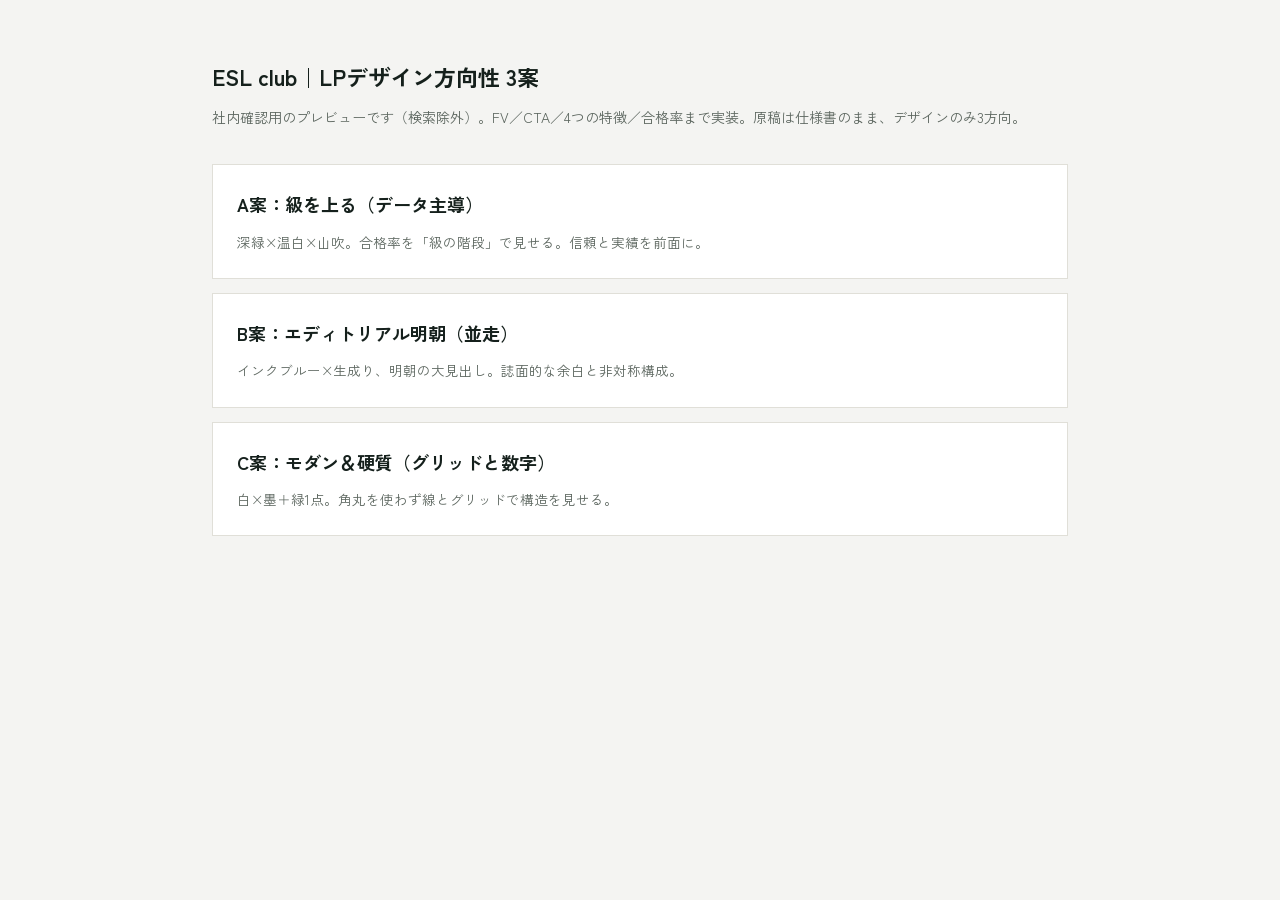
==== commit 8d03a9d3: "既存デザインの流用を全廃し自前デザイン3案(A/B/C)に差し替え" ====
--- a/index.html
+++ b/index.html
@@ -1,198 +1,21 @@
-<!DOCTYPE html>
-<html lang="ja">
-<head>
-<meta charset="UTF-8">
-<meta name="viewport" content="width=device-width, initial-scale=1">
-<title>受験勉強と並走しながら小学生・中学生で英検2級、高校生で準1級を目指せる英語塾｜ESL club</title>
-<meta name="description" content="2015年の開塾以降“英検に特化”してきたからできる。受験勉強と並走しながら、小学生・中学生で英検2級、高校生で準1級を目指せる英語塾です。">
-<meta name="robots" content="noindex,nofollow">
-<link rel="preconnect" href="https://fonts.googleapis.com">
-<link rel="preconnect" href="https://fonts.gstatic.com" crossorigin>
-<link href="https://fonts.googleapis.com/css2?family=Noto+Sans+JP:wght@400;500;700;900&display=swap" rel="stylesheet">
-<link rel="stylesheet" href="./css/style1.css">
-<link rel="stylesheet" href="./css/style2.css">
-<link rel="stylesheet" href="./css/style3.css">
-<link rel="stylesheet" href="./css/style4.css">
-<link rel="stylesheet" href="./css/style5.css">
-<link rel="stylesheet" href="./css/style6.css">
+<!DOCTYPE html><html lang="ja"><head><meta charset="UTF-8">
+<meta name="viewport" content="width=device-width,initial-scale=1"><meta name="robots" content="noindex,nofollow">
+<title>ESL club LP デザイン方向性 3案（社内確認用）</title>
+<link href="https://fonts.googleapis.com/css2?family=Zen+Kaku+Gothic+New:wght@500;700;900&display=swap" rel="stylesheet">
 <style>
-/* ============ 新FV（小学生〜高校生を1枚で見せる） ============ */
-.kv_new{padding:38px 0 0}
-.kv_new_in{max-width:1180px;margin:0 auto;padding:0 20px;text-align:center}
-.kv_new .lead{display:inline-block;font-size:17px;font-weight:700;line-height:1.7;letter-spacing:.02em;margin:0 0 14px;color:#0a0a0a}
-.kv_new .lead .q{color:#00913a}
-.kv_new h1{font-size:38px;font-weight:900;line-height:1.55;letter-spacing:.01em;margin:0 0 26px;color:#0a0a0a}
-.kv_new h1 .mk{background:linear-gradient(transparent 58%, #ffe95c 58%);padding:0 .06em}
-.kv_new h1 .sm{font-size:.78em}
-.kv_new .kv_fig{margin:0;border-radius:10px;overflow:hidden}
-.kv_new .kv_fig img{width:100%;height:auto;display:block}
-@media (max-width:749px){
-  .kv_new{padding:22px 0 0}
-  .kv_new .lead{font-size:13.5px;margin-bottom:10px}
-  .kv_new h1{font-size:22px;line-height:1.6;margin-bottom:18px}
-}
-/* ============ 4つの特徴（既存は3つ＝point_3のため4つ用を追加） ============ */
-.new_point_list.point_4{display:flex;flex-wrap:wrap;justify-content:center;gap:16px}
-.new_point_list.point_4 > li{width:calc(25% - 12px)}
-@media (max-width:960px){ .new_point_list.point_4 > li{width:calc(50% - 8px)} }
-@media (max-width:560px){ .new_point_list.point_4 > li{width:100%} }
-/* POINT見出しの「◯◯｜◯◯」表記 */
-.eiken_list_title .cat{display:block;font-size:.62em;color:#00913a;letter-spacing:.04em;margin-bottom:6px}
-</style>
-</head>
-<body class="lp_index">
-<div class="wrapper">
-<article class="page_contents">
-
-  <!-- ============ ヘッダー ============ -->
-  <header class="page_header newonline">
-    <nav class="header_nav">
-      <p class="header_logo"><a href="https://eslclub.jp"><img class="pc" src="./assets/img/index_lp/logo.svg" alt="ESL club"><img class="sp" src="./assets/img/index_lp/logo_s.svg" alt="ESL club"></a></p>
-      <ul class="header_nav_list">
-        <li class="i-lesson"><a href="https://eslclub.jp/trial/">無料体験レッスンはこちら</a></li>
-      </ul>
-    </nav>
-  </header>
-
-  <!-- ============ FV ============ -->
-  <div class="kv_new">
-    <div class="kv_new_in">
-      <p class="lead">2015年の開塾以降<span class="q">“英検に特化”</span>してきたからできる</p>
-      <h1>受験勉強と並走しながら<br>
-        <span class="sm">“</span>小学生・中学生で<span class="mk">英検2級</span>、<br class="sp">高校生で<span class="mk">準1級</span><span class="sm">”</span><br>
-        を目指せる英語塾</h1>
-      <figure class="kv_fig">
-        <picture>
-          <source srcset="./lp/newonline/img/kv_new_pc.jpg" media="(min-width: 749.1px)">
-          <img src="./lp/newonline/img/kv_new_sp.jpg" alt="ESL clubで学ぶ小学生と中高生のようす">
-        </picture>
-      </figure>
-    </div>
-  </div>
-
-  <!-- ============ CTA（1回目） ============ -->
-  <div class="sec_in none_bg">
-    <p class="new_cta_btn">
-      <a href="https://eslclub.jp/trial/">
-        <span class="cta_btn_wrap">
-          <span class="cta_btn_in"> <b class="trial">無料</b> <span class="tx">体験レッスン<span>は</span>こちら</span> </span>
-          <span class="cta_btn_text"> いつまでに2級合格できるかレッスン後にご案内します </span>
-        </span>
-      </a>
-    </p>
-  </div>
-
-  <!-- ============ 4つの特徴 ============ -->
-  <section id="point" class="page_link new_point">
-    <div class="sec_in none_bg">
-      <div class="tx_fix r_eng">
-        <h2 class="new_title"> <span>短期で英検合格を目指せる4つの特徴</span></h2>
-
-        <ul class="new_point_list point_4">
-          <li><a href="#point01"><span class="point"><span class="tx">POINT</span><span class="no">1</span></span><p><span>高い英検合格率を実現</span></p></a></li>
-          <li><a href="#point02"><span class="point"><span class="tx">POINT</span><span class="no">2</span></span><p><span>受験勉強と並行可能</span></p></a></li>
-          <li><a href="#point03"><span class="point"><span class="tx">POINT</span><span class="no">3</span></span><p><span>学習効率を向上</span></p></a></li>
-          <li><a href="#point04"><span class="point"><span class="tx">POINT</span><span class="no">4</span></span><p><span>保護者様が忙しくても安心</span></p></a></li>
-        </ul>
-
-        <div class="eiken_list">
-
-          <!-- POINT1 -->
-          <div id="point01" class="page_link">
-            <div class="eiken_list_box">
-              <span class="no"><span class="point_tx">POINT</span><span class="point_no">1</span></span>
-              <div class="eiken_list_box_in">
-                <h3 class="eiken_list_title"><span class="cat">高い英検合格率を実現</span> <span><span>累計1,000名以上を</span><span>合格に導いた</span></span> <b>英検ベースのカリキュラム</b></h3>
-                <p>
-                  ESL clubでは2015年の開塾以降、英検をカリキュラムに用いて、着実な英語力の向上と英検合格に導いてきました。<br>
-                  国際基準であるCEFRに対応した英検を用いることで、バランスよく4技能＋語彙力を高めていきます。<br>
-                  一般的には、英検2級が高校卒業時の到達目標とされていますが、ESL clubでは、小学生、中学生の時点での高い合格率を誇っています。
-                </p>
-                <h4 class="new_bdr_title"><span>ESL club の<br class="sp">小中学生の英検合格率</span></h4>
-                <div class="eiken_achievements_wrap">
-                  <ul class="eiken_achievements_list">
-                    <li class="rank5"><dl><dt>英検5級</dt><dd>100<span>%</span></dd></dl></li>
-                    <li class="rank4"><dl><dt>英検4級</dt><dd>88<span>%</span></dd></dl></li>
-                    <li class="rank3"><dl><dt>英検3級</dt><dd>86<span>%</span></dd></dl></li>
-                    <li class="rank2_pre"><dl><dt>英検準2級</dt><dd>64<span>%</span></dd></dl></li>
-                    <li class="rank2"><dl><dt>英検2級</dt><dd>75<span>%</span></dd></dl></li>
-                  </ul>
-                  <small class="eiken_achievements_att">
-                    <span>※2023年度第2回の実績（ESL clubオンライン校）</span>
-                    <span>※受験者のうち1次・2次受験双方に合格した生徒の割合</span>
-                  </small>
-                </div>
-              </div>
-            </div>
-          </div>
-
-          <!-- POINT2 -->
-          <div id="point02" class="page_link">
-            <div class="eiken_list_box">
-              <span class="no"><span class="point_tx">POINT</span><span class="point_no">2</span></span>
-              <div class="eiken_list_box_in">
-                <h3 class="eiken_list_title"><span class="cat">受験勉強と並行可能</span> <span><span>目標級・時期と現在のレベルから</span></span> <b>作成する個別の学習計画</b></h3>
-                <p>
-                  目標とする級と受験の時期、そして現在の英語レベル、学習に充てられる時間の4点から逆算して個別の学習計画を作成し、確保できる学習時間に合わせてレッスンの進め方と宿題量を設計します。<br>
-                  学習時間そのものを増やすのではなく、限られた時間の使い方を組み立て直すため、中学受験から大学受験までの受験勉強や、部活動・他の習い事を続けながら、英検合格を目指すことができます。
-                </p>
-              </div>
-            </div>
-          </div>
-
-          <!-- POINT3 -->
-          <div id="point03" class="page_link">
-            <div class="eiken_list_box">
-              <span class="no"><span class="point_tx">POINT</span><span class="point_no">3</span></span>
-              <div class="eiken_list_box_in">
-                <h3 class="eiken_list_title"><span class="cat">学習効率を向上</span> <span><span>バイリンガル講師の</span></span> <b>マンツーマンレッスン</b></h3>
-                <p>
-                  ESL clubでは、英検1級・TOEFL iBT95点・TOEIC900点レベル以上のバイリンガル講師のみを採用しています。<br>
-                  年齢の近い講師との距離の近さがそのまま学習の動機づけになり、ライティングや長文読解では、その場で日本語に切り替えて解説します。<br>
-                  必要な時に日本語で補えるため、疑問をその場で解消し、1回のレッスンで進める量を最大化できます。
-                </p>
-              </div>
-            </div>
-          </div>
-
-          <!-- レッスンの様子 -->
-          <div class="lesson_movie">
-            <h3 class="new_title"><span>レッスンの様子</span></h3>
-            <div class="movie_block"><figure><div class="youtube"><iframe width="100%" height="100%" src="https://www.youtube.com/embed/d1pNo4ETKYc" title="YouTube video player" frameborder="0" allow="accelerometer; autoplay; clipboard-write; encrypted-media; gyroscope; picture-in-picture" allowfullscreen></iframe></div> <span>小3男子 初学者 ハシモトカズマくん</span></figure></div>
-            <div class="movie_block"><figure><div class="youtube"><iframe width="100%" height="100%" src="https://www.youtube.com/embed/7TLrJshYhXY" title="YouTube video player" frameborder="0" allow="accelerometer; autoplay; clipboard-write; encrypted-media; gyroscope; picture-in-picture" allowfullscreen></iframe></div> <span>小4女子 学習経験者 オオツカキサちゃん</span></figure></div>
-          </div>
-
-          <!-- POINT4 -->
-          <div id="point04" class="page_link">
-            <div class="eiken_list_box">
-              <span class="no"><span class="point_tx">POINT</span><span class="point_no">4</span></span>
-              <div class="eiken_list_box_in">
-                <h3 class="eiken_list_title"><span class="cat">保護者様が忙しくても安心</span> <span><span>計画の実行をフォローする</span></span> <b>スクールマネージャー</b></h3>
-                <p>
-                  スクールマネージャーが中心となり、学習計画どおりにレッスンが進むよう講師へ内容を伝達し、生徒様の進捗をレッスンごとに保護者様へ共有します。<br>
-                  保護者様が学習内容を把握したり、レッスンに付き添っていただく必要はありません。<br>
-                  お忙しいご家庭でも安心してお任せいただけます。
-                </p>
-              </div>
-            </div>
-          </div>
-
-          <!-- ============ CTA（2回目） ============ -->
-          <p class="new_cta_btn">
-            <a href="https://eslclub.jp/trial/">
-              <span class="cta_btn_wrap">
-                <span class="cta_btn_in"> <b class="trial">無料</b> <span class="tx">体験レッスン<span>は</span>こちら</span> </span>
-                <span class="cta_btn_text"> いつまでに2級合格できるかレッスン後にご案内します </span>
-              </span>
-            </a>
-          </p>
-
-        </div>
-      </div>
-    </div>
-  </section>
-
-</article>
-</div>
-</body>
-</html>
+*{box-sizing:border-box}body{margin:0;font-family:"Zen Kaku Gothic New",sans-serif;background:#f4f4f2;color:#15201c;line-height:1.9}
+.w{max-width:900px;margin:0 auto;padding:56px 22px 80px}
+h1{font-size:22px;margin:0 0 6px}p.s{margin:0 0 34px;color:#5c665f;font-size:14px}
+ul{list-style:none;padding:0;margin:0;display:grid;gap:14px}
+a.c{display:block;background:#fff;border:1px solid #e0dfd8;padding:22px 24px;text-decoration:none;color:inherit;transition:transform .16s cubic-bezier(.23,1,.32,1),border-color .16s}
+a.c:active{transform:scale(.99)}
+@media(hover:hover) and (pointer:fine){a.c:hover{border-color:#0F3D2E;transform:translateY(-2px)}}
+b{display:block;font-size:18px;margin-bottom:4px}span{font-size:13.5px;color:#5c665f}
+</style></head><body><div class="w">
+<h1>ESL club｜LPデザイン方向性 3案</h1>
+<p class="s">社内確認用のプレビューです（検索除外）。FV／CTA／4つの特徴／合格率まで実装。原稿は仕様書のまま、デザインのみ3方向。</p>
+<ul>
+<li><a class="c" href="./variants/a/"><b>A案：級を上る（データ主導）</b><span>深緑×温白×山吹。合格率を「級の階段」で見せる。信頼と実績を前面に。</span></a></li>
+<li><a class="c" href="./variants/b/"><b>B案：エディトリアル明朝（並走）</b><span>インクブルー×生成り、明朝の大見出し。誌面的な余白と非対称構成。</span></a></li>
+<li><a class="c" href="./variants/c/"><b>C案：モダン＆硬質（グリッドと数字）</b><span>白×墨＋緑1点。角丸を使わず線とグリッドで構造を見せる。</span></a></li>
+</ul></div></body></html>
